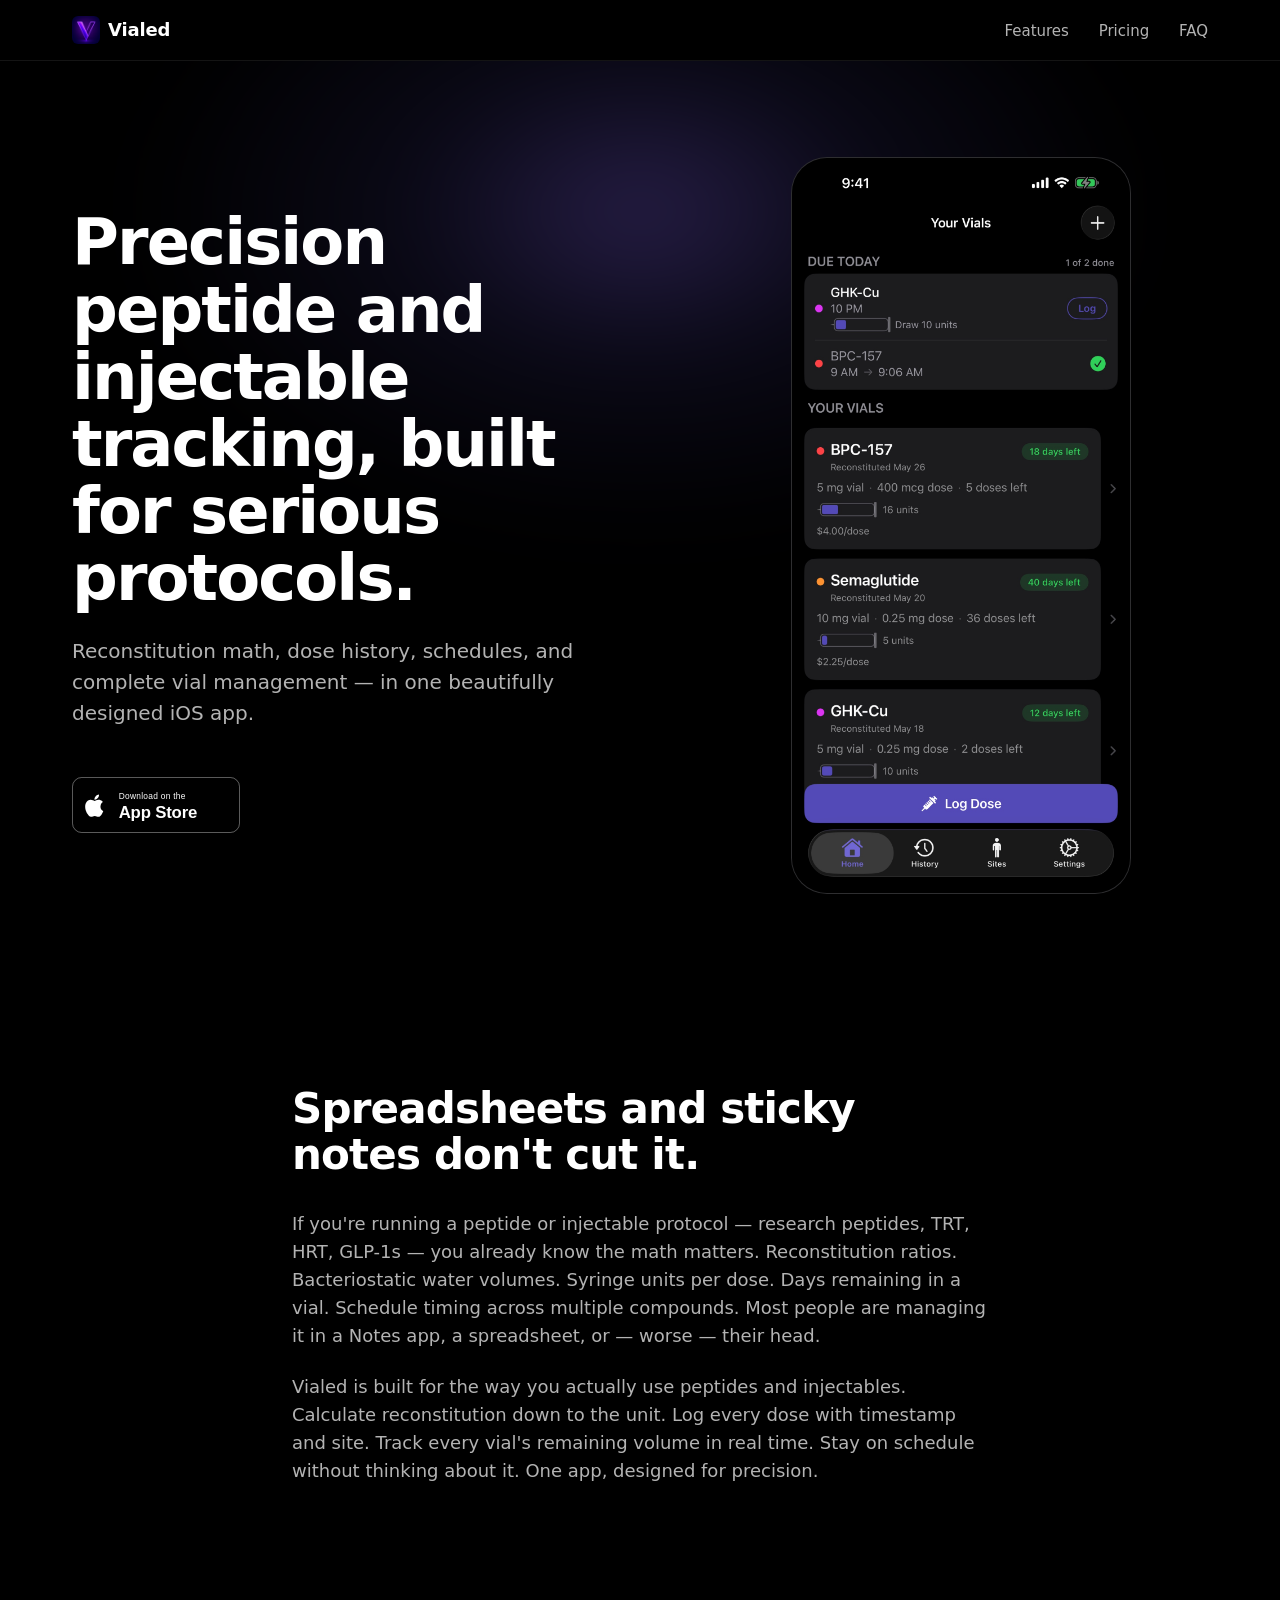
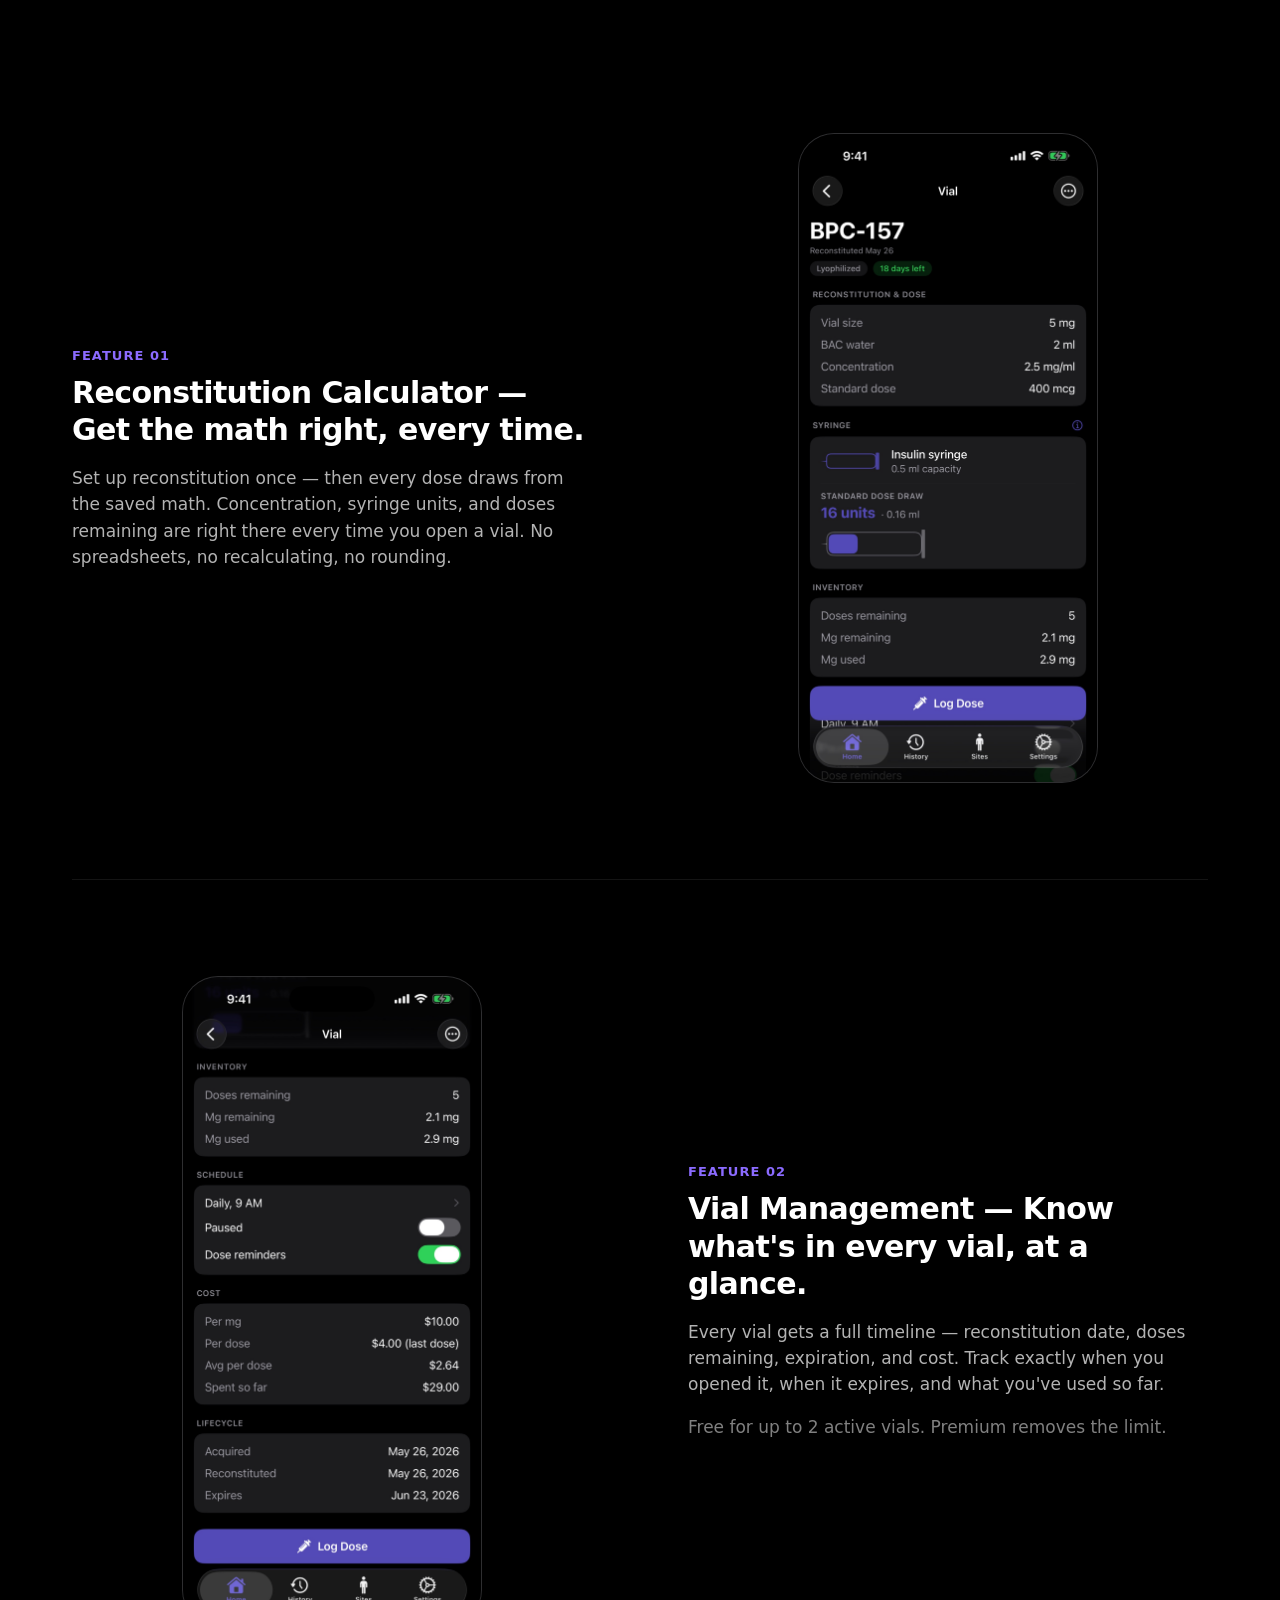
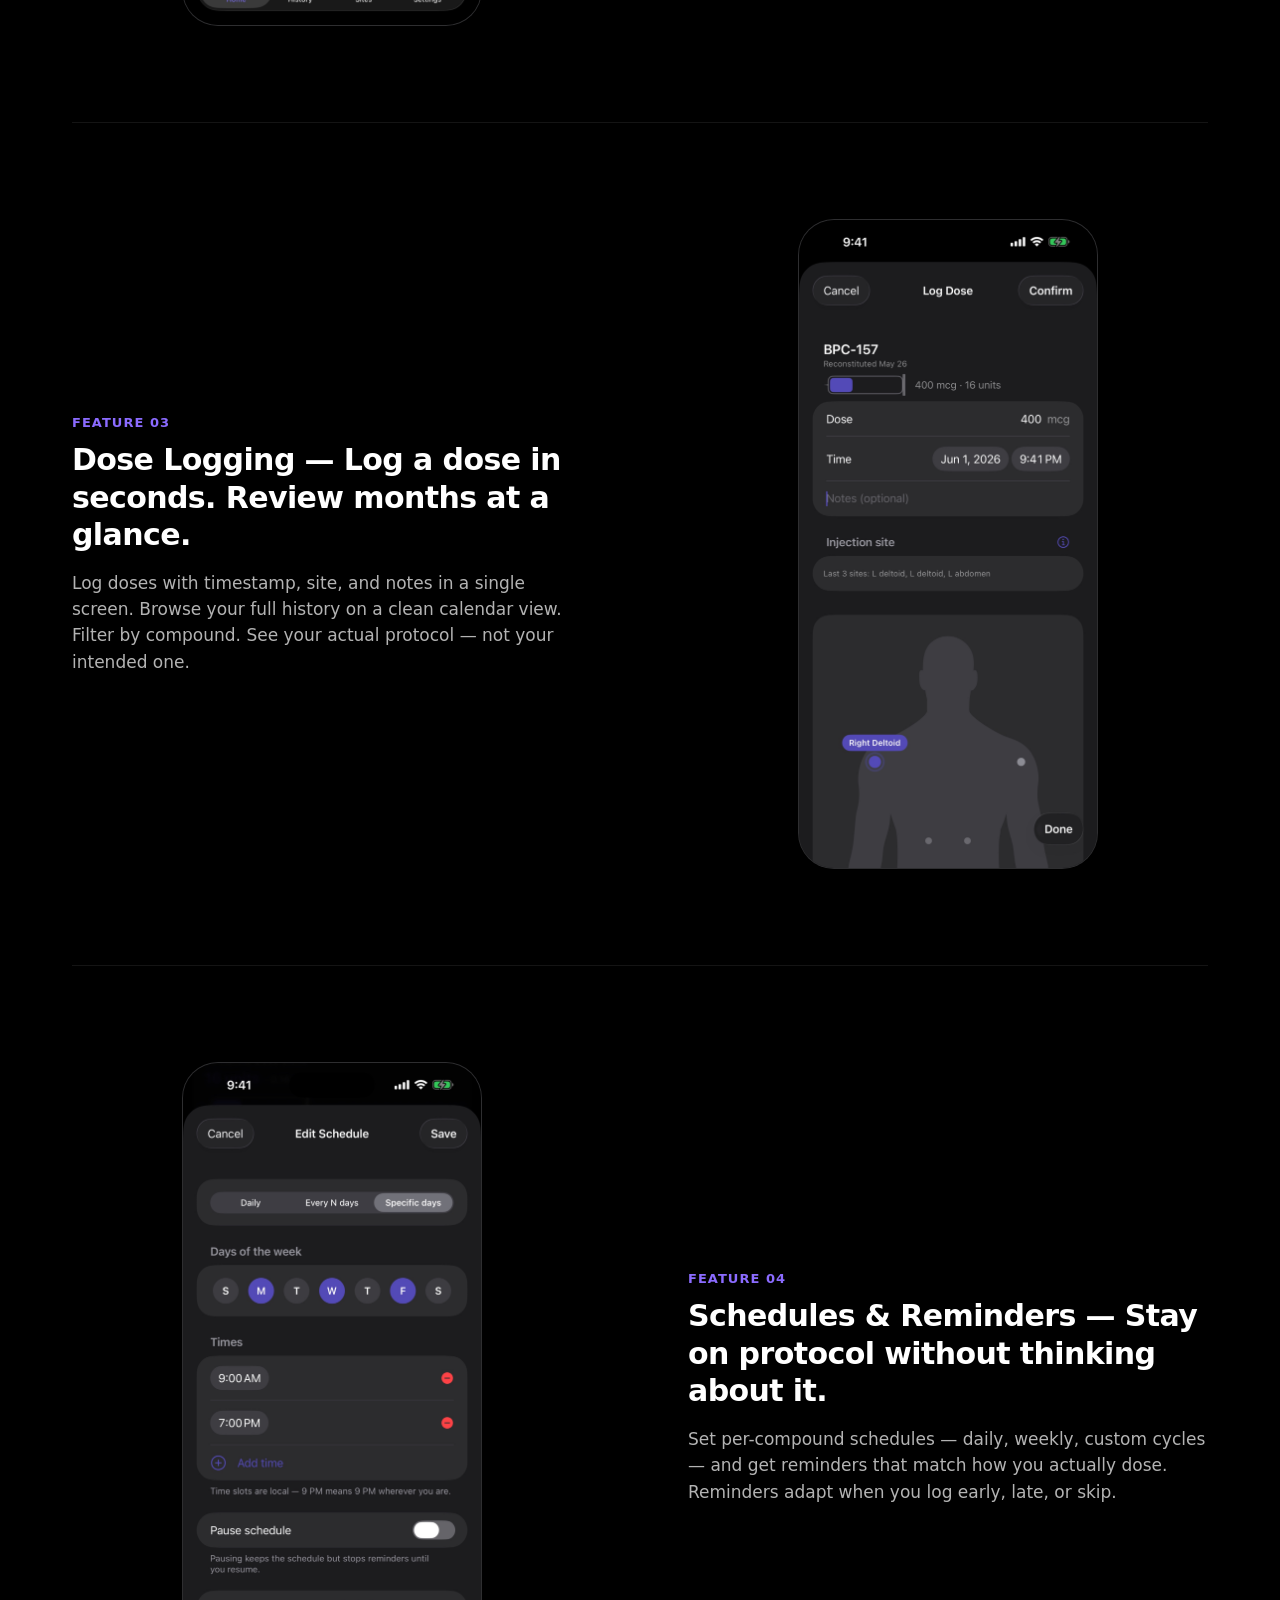
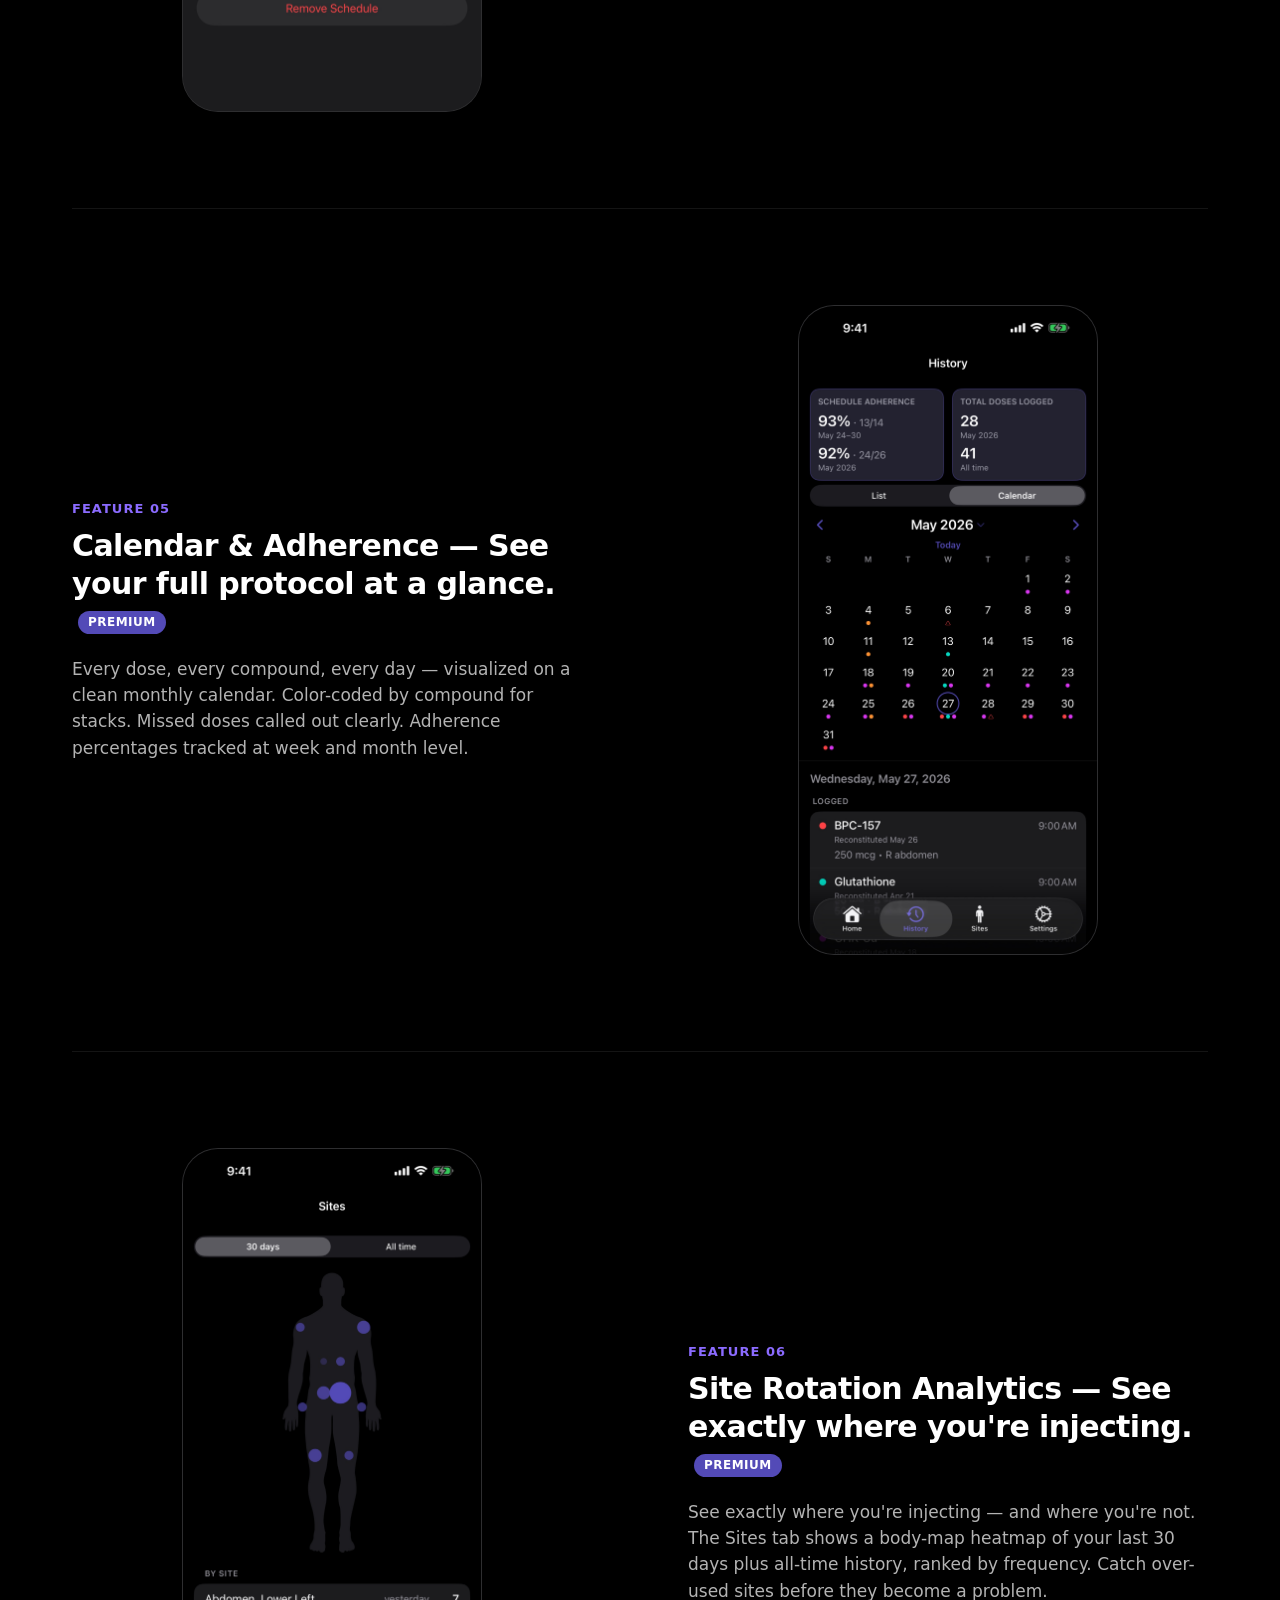
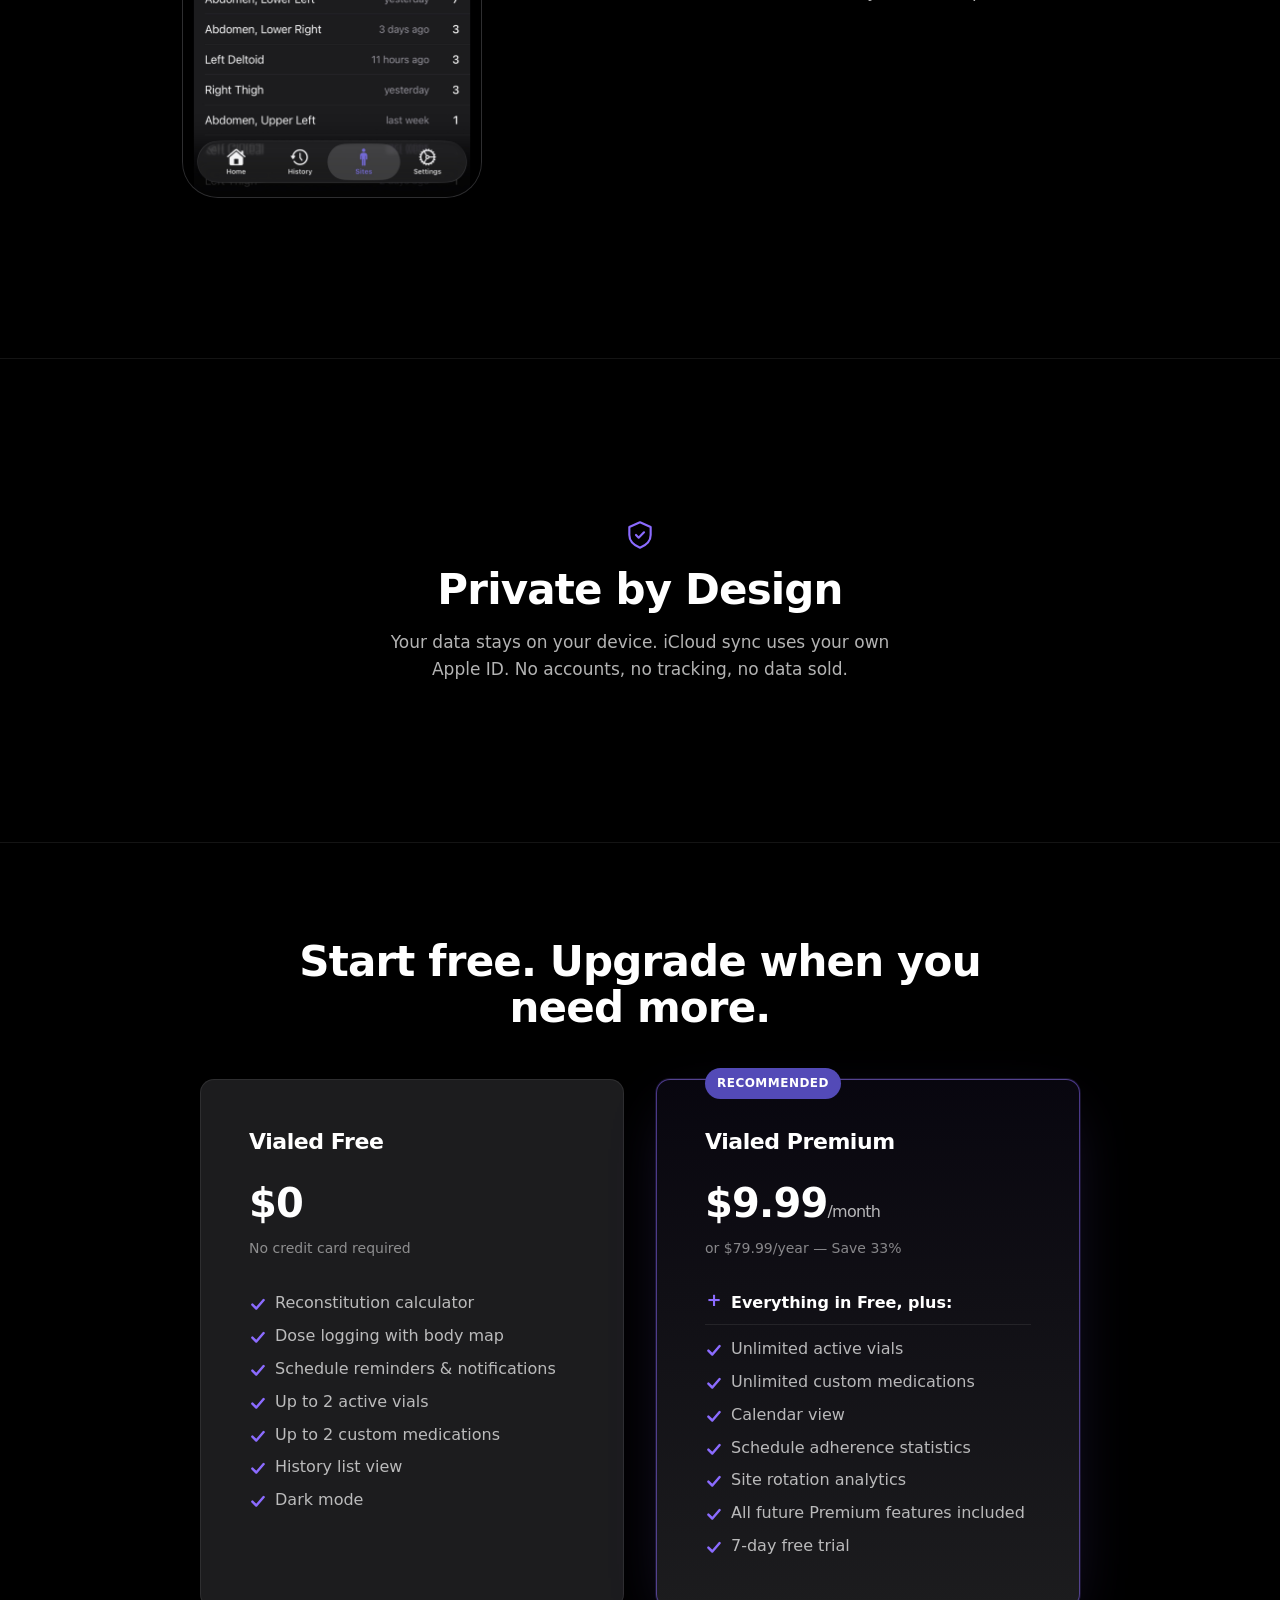
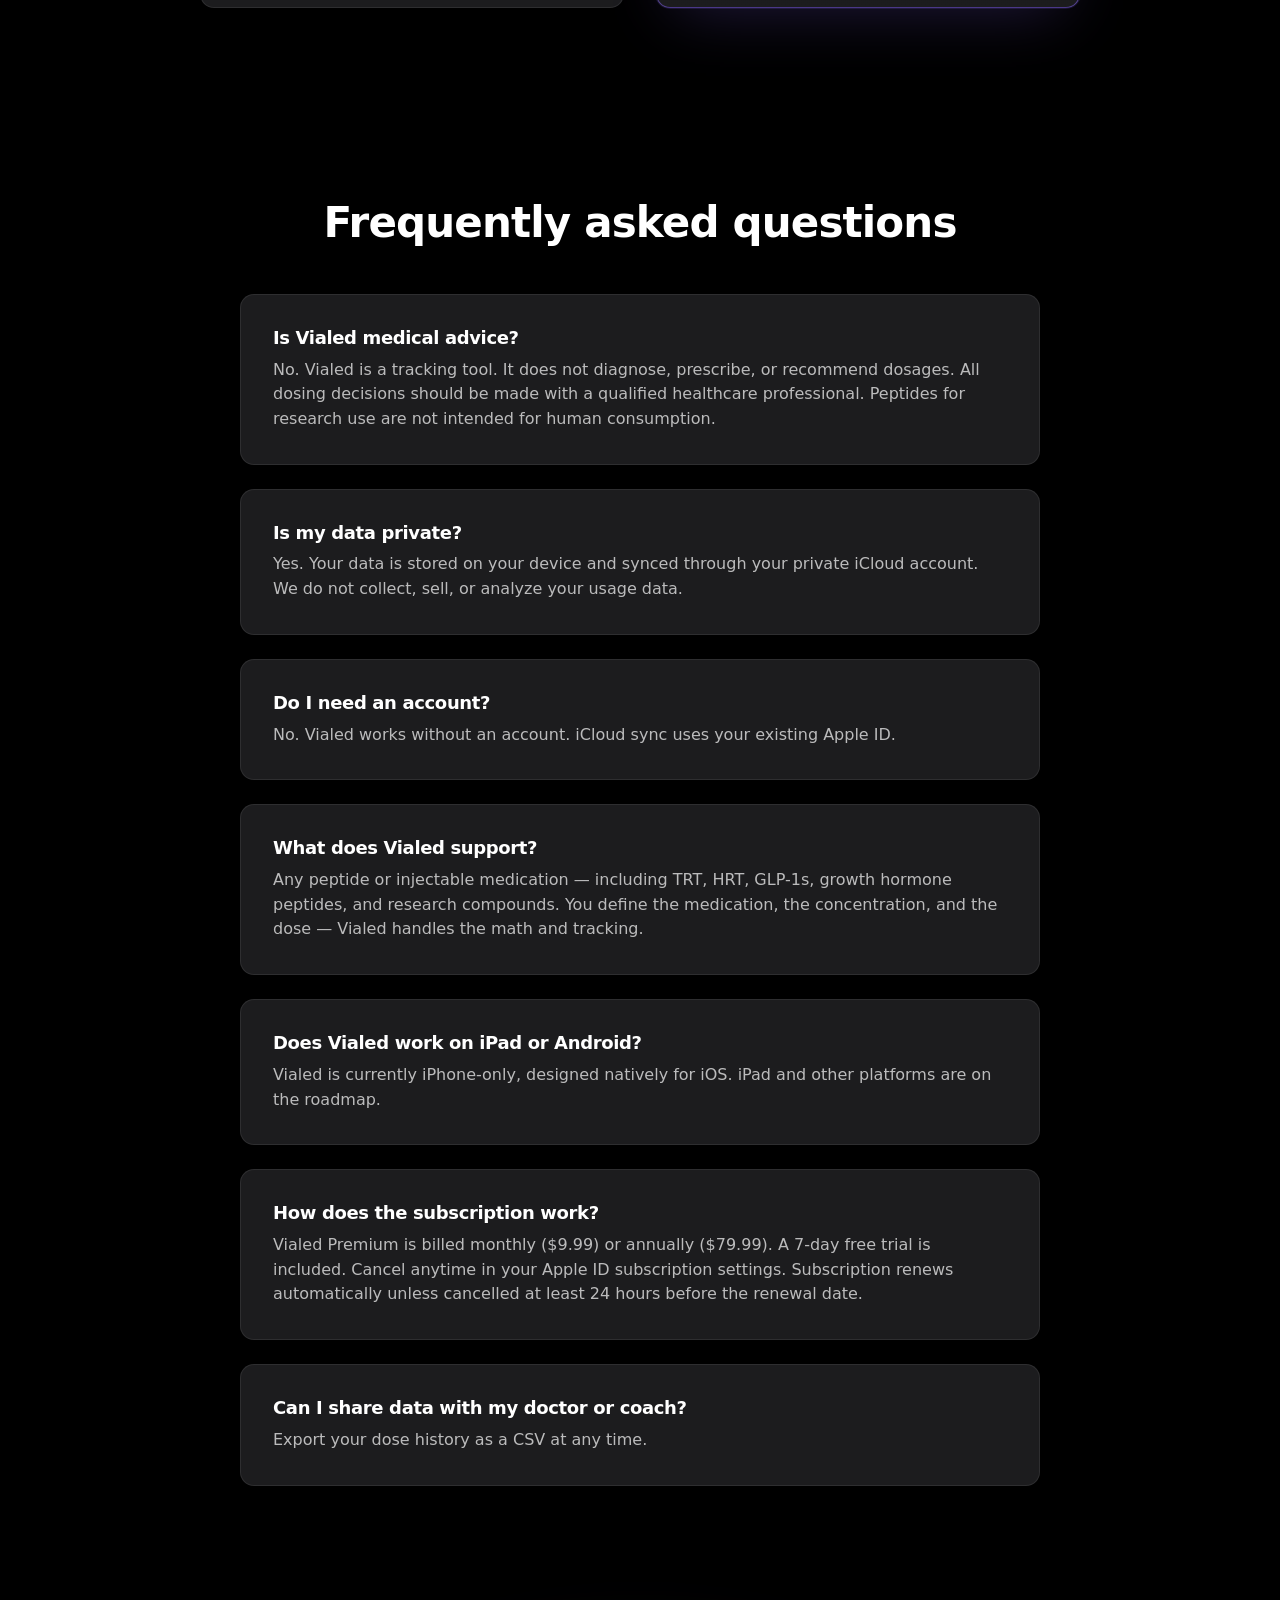
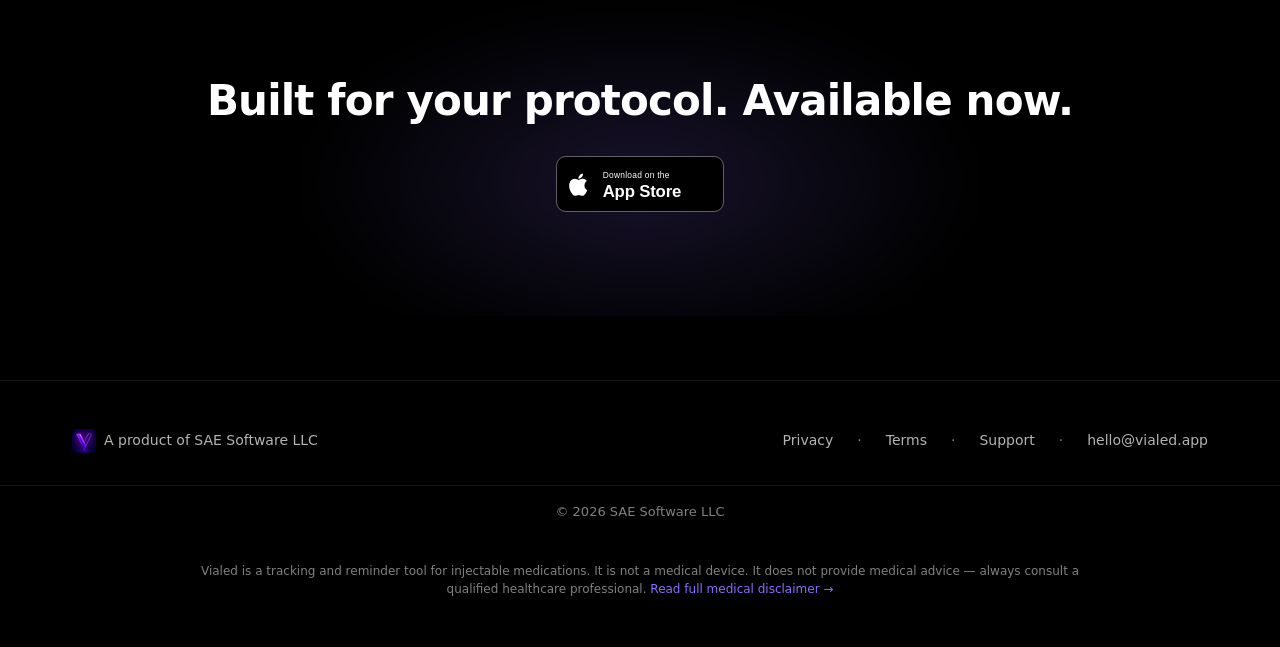
==== index.html @ f36de35a "Refine homepage: align copy to screenshots, add Premium pills to all premium features, restore visib" ====
<!DOCTYPE html>
<html lang="en">
<head>
  <meta charset="utf-8" />
  <meta name="viewport" content="width=device-width, initial-scale=1, viewport-fit=cover" />
  <meta name="theme-color" content="#000000" />
  <meta name="color-scheme" content="dark" />

  <title>Vialed — Precision peptide and injectable tracking for iOS</title>
  <meta name="description" content="Vialed is a beautifully designed iOS app for serious peptide and injectable protocols — TRT, HRT, GLP-1s, research peptides. Reconstitution math, vial management, dose history, and schedules." />

  <!-- Open Graph -->
  <meta property="og:type" content="website" />
  <meta property="og:url" content="https://vialed.app/" />
  <meta property="og:title" content="Vialed — Precision peptide and injectable tracking for iOS" />
  <meta property="og:description" content="Reconstitution math, dose history, schedules, and complete vial management — in one beautifully designed iOS app." />
  <meta property="og:image" content="https://vialed.app/assets/vialed-logo-light.png" />

  <!-- Twitter -->
  <meta name="twitter:card" content="summary_large_image" />
  <meta name="twitter:title" content="Vialed — Precision peptide and injectable tracking for iOS" />
  <meta name="twitter:description" content="Reconstitution math, dose history, schedules, and complete vial management — in one beautifully designed iOS app." />
  <meta name="twitter:image" content="https://vialed.app/assets/vialed-logo-light.png" />

  <!-- Favicons generated from vialed-logo-light.png via sips. See assets/README.md. -->
  <link rel="icon" type="image/png" sizes="32x32" href="assets/favicon-32x32.png" />
  <link rel="icon" type="image/png" sizes="16x16" href="assets/favicon-16x16.png" />
  <link rel="apple-touch-icon" sizes="180x180" href="assets/apple-touch-icon.png" />

  <link rel="canonical" href="https://vialed.app/" />
  <link rel="stylesheet" href="styles.css" />
</head>
<body>

<!-- ============================================================
     Header
     ============================================================ -->
<header class="site-header">
  <div class="container">
    <a class="brand" href="/" aria-label="Vialed home">
      <img src="assets/vialed-logo-light-web.png" alt="" />
      <span>Vialed</span>
    </a>
    <nav aria-label="Primary">
      <a href="#features">Features</a>
      <a href="#pricing">Pricing</a>
      <a href="#faq">FAQ</a>
    </nav>
  </div>
</header>

<main>

<!-- ============================================================
     Hero
     ============================================================ -->
<section class="hero">
  <div class="container">
    <div class="hero-copy">
      <h1>Precision peptide and injectable tracking, built for serious protocols.</h1>
      <p class="subhead">Reconstitution math, dose history, schedules, and complete vial management — in one beautifully designed iOS app.</p>
      <a class="app-store-badge" href="https://apps.apple.com/app/vialed/idTBD" aria-label="Download Vialed on the App Store">
        <img src="assets/app-store-badge.svg" alt="Download on the App Store" />
      </a>
    </div>
    <div class="hero-visual">
      <img class="phone-shot" src="images/screenshots/home.jpg" width="1200" height="2607" alt="Vialed home dashboard showing doses due today and a list of active vials with doses remaining" />
    </div>
  </div>
</section>

<!-- ============================================================
     Problem / Solution
     ============================================================ -->
<section class="prose-section" id="why">
  <div class="container">
    <h2>Spreadsheets and sticky notes don't cut it.</h2>
    <p>If you're running a peptide or injectable protocol — research peptides, TRT, HRT, GLP-1s — you already know the math matters. Reconstitution ratios. Bacteriostatic water volumes. Syringe units per dose. Days remaining in a vial. Schedule timing across multiple compounds. Most people are managing it in a Notes app, a spreadsheet, or — worse — their head.</p>
    <p>Vialed is built for the way you actually use peptides and injectables. Calculate reconstitution down to the unit. Log every dose with timestamp and site. Track every vial's remaining volume in real time. Stay on schedule without thinking about it. One app, designed for precision.</p>
  </div>
</section>

<!-- ============================================================
     Features
     ============================================================ -->
<section class="features" id="features">
  <div class="container">

    <!-- Feature 1 -->
    <div class="feature">
      <div class="feature-copy">
        <div class="feature-number">Feature 01</div>
        <h3>Reconstitution Calculator — Get the math right, every time.</h3>
        <p>Set up reconstitution once — then every dose draws from the saved math. Concentration, syringe units, and doses remaining are right there every time you open a vial. No spreadsheets, no recalculating, no rounding.</p>
      </div>
      <div class="feature-visual">
        <img class="phone-shot" src="images/screenshots/reconstitution.jpg" width="1200" height="2607" loading="lazy" alt="Vial detail screen for BPC-157 showing the reconstitution calculator with vial size, bacteriostatic water, and syringe units per dose" />
      </div>
    </div>

    <!-- Feature 2 -->
    <div class="feature reverse">
      <div class="feature-copy">
        <div class="feature-number">Feature 02</div>
        <h3>Vial Management — Know what's in every vial, at a glance.</h3>
        <p>Every vial gets a full timeline — reconstitution date, doses remaining, expiration, and cost. Track exactly when you opened it, when it expires, and what you've used so far.</p>
        <p class="feature-note">Free for up to 2 active vials. Premium removes the limit.</p>
      </div>
      <div class="feature-visual">
        <img class="phone-shot" src="images/screenshots/vials.jpg" width="1200" height="2607" loading="lazy" alt="Vial detail screen showing cost per dose, lifecycle, and dosing schedule for an active vial" />
      </div>
    </div>

    <!-- Feature 3 -->
    <div class="feature">
      <div class="feature-copy">
        <div class="feature-number">Feature 03</div>
        <h3>Dose Logging — Log a dose in seconds. Review months at a glance.</h3>
        <p>Log doses with timestamp, site, and notes in a single screen. Browse your full history on a clean calendar view. Filter by compound. See your actual protocol — not your intended one.</p>
      </div>
      <div class="feature-visual">
        <img class="phone-shot" src="images/screenshots/dose-logging.jpg" width="1200" height="2607" loading="lazy" alt="Log dose screen with a body map for selecting the injection site alongside the dose entry form" />
      </div>
    </div>

    <!-- Feature 4 -->
    <div class="feature reverse">
      <div class="feature-copy">
        <div class="feature-number">Feature 04</div>
        <h3>Schedules &amp; Reminders — Stay on protocol without thinking about it.</h3>
        <p>Set per-compound schedules — daily, weekly, custom cycles — and get reminders that match how you actually dose. Reminders adapt when you log early, late, or skip.</p>
      </div>
      <div class="feature-visual">
        <img class="phone-shot" src="images/screenshots/schedules.jpg" width="1200" height="2607" loading="lazy" alt="Edit schedule screen for setting per-compound dosing frequency and reminder times" />
      </div>
    </div>

    <!-- Feature 5 -->
    <div class="feature">
      <div class="feature-copy">
        <div class="feature-number">Feature 05</div>
        <h3>Calendar &amp; Adherence — See your full protocol at a glance. <span class="feature-premium">Premium</span></h3>
        <p>Every dose, every compound, every day — visualized on a clean monthly calendar. Color-coded by compound for stacks. Missed doses called out clearly. Adherence percentages tracked at week and month level.</p>
      </div>
      <div class="feature-visual">
        <img class="phone-shot" src="images/screenshots/multi-compound.jpg" width="1200" height="2607" loading="lazy" alt="Adherence calendar showing logged doses across multiple compounds with colored dots and triangle markers" />
      </div>
    </div>

    <!-- Feature 6 -->
    <div class="feature reverse">
      <div class="feature-copy">
        <div class="feature-number">Feature 06</div>
        <h3>Site Rotation Analytics — See exactly where you're injecting. <span class="feature-premium">Premium</span></h3>
        <p>See exactly where you're injecting — and where you're not. The Sites tab shows a body-map heatmap of your last 30 days plus all-time history, ranked by frequency. Catch over-used sites before they become a problem.</p>
      </div>
      <div class="feature-visual">
        <img class="phone-shot" src="images/screenshots/site-rotation.jpg" width="1200" height="2607" loading="lazy" alt="Sites tab showing a body-map heatmap of injection frequency over the last 30 days with a ranked per-site list below" />
      </div>
    </div>

  </div>
</section>

<!-- ============================================================
     Privacy — quiet chapter break between features and pricing
     ============================================================ -->
<section class="privacy-band" aria-label="Privacy">
  <div class="container">
    <svg class="privacy-icon" width="32" height="32" viewBox="0 0 24 24" fill="none" aria-hidden="true">
      <path d="M12 2.5 4 6v6c0 4.5 3.2 7.6 8 9.5 4.8-1.9 8-5 8-9.5V6l-8-3.5Z" stroke="currentColor" stroke-width="1.6" stroke-linejoin="round"/>
      <path d="M9 12l2 2 4-4" stroke="currentColor" stroke-width="1.6" stroke-linecap="round" stroke-linejoin="round"/>
    </svg>
    <h2>Private by Design</h2>
    <p>Your data stays on your device. iCloud sync uses your own Apple ID. No accounts, no tracking, no data sold.</p>
  </div>
</section>

<!-- ============================================================
     Pricing
     ============================================================ -->
<section id="pricing">
  <div class="container">
    <div class="section-heading">
      <h2>Start free. Upgrade when you need more.</h2>
    </div>

    <div class="pricing-grid">

      <article class="price-card">
        <h3>Vialed Free</h3>
        <div class="price">$0</div>
        <div class="price-sub">No credit card required</div>
        <ul>
          <li>Reconstitution calculator</li>
          <li>Dose logging with body map</li>
          <li>Schedule reminders &amp; notifications</li>
          <li>Up to 2 active vials</li>
          <li>Up to 2 custom medications</li>
          <li>History list view</li>
          <li>Dark mode</li>
        </ul>
      </article>

      <article class="price-card featured">
        <div class="recommended-pill">Recommended</div>
        <h3>Vialed Premium</h3>
        <div class="price">$9.99<small>/month</small></div>
        <div class="price-sub">or $79.99/year — Save 33%</div>
        <ul>
          <li class="price-summary">Everything in Free, plus:</li>
          <li>Unlimited active vials</li>
          <li>Unlimited custom medications</li>
          <li>Calendar view</li>
          <li>Schedule adherence statistics</li>
          <li>Site rotation analytics</li>
          <li>All future Premium features included</li>
          <li>7-day free trial</li>
        </ul>
      </article>

    </div>
  </div>
</section>

<!-- ============================================================
     FAQ
     ============================================================ -->
<section id="faq">
  <div class="container">
    <div class="section-heading">
      <h2>Frequently asked questions</h2>
    </div>

    <div class="faq-list">

      <div class="faq-item">
        <h3>Is Vialed medical advice?</h3>
        <p>No. Vialed is a tracking tool. It does not diagnose, prescribe, or recommend dosages. All dosing decisions should be made with a qualified healthcare professional. Peptides for research use are not intended for human consumption.</p>
      </div>

      <div class="faq-item">
        <h3>Is my data private?</h3>
        <p>Yes. Your data is stored on your device and synced through your private iCloud account. We do not collect, sell, or analyze your usage data.</p>
      </div>

      <div class="faq-item">
        <h3>Do I need an account?</h3>
        <p>No. Vialed works without an account. iCloud sync uses your existing Apple ID.</p>
      </div>

      <div class="faq-item">
        <h3>What does Vialed support?</h3>
        <p>Any peptide or injectable medication — including TRT, HRT, GLP-1s, growth hormone peptides, and research compounds. You define the medication, the concentration, and the dose — Vialed handles the math and tracking.</p>
      </div>

      <div class="faq-item">
        <h3>Does Vialed work on iPad or Android?</h3>
        <p>Vialed is currently iPhone-only, designed natively for iOS. iPad and other platforms are on the roadmap.</p>
      </div>

      <div class="faq-item">
        <h3>How does the subscription work?</h3>
        <p>Vialed Premium is billed monthly ($9.99) or annually ($79.99). A 7-day free trial is included. Cancel anytime in your Apple ID subscription settings. Subscription renews automatically unless cancelled at least 24 hours before the renewal date.</p>
      </div>

      <div class="faq-item">
        <h3>Can I share data with my doctor or coach?</h3>
        <p>Export your dose history as a CSV at any time.</p>
      </div>

    </div>
  </div>
</section>

<!-- ============================================================
     Final CTA
     ============================================================ -->
<section class="final-cta">
  <div class="container">
    <h2>Built for your protocol. Available now.</h2>
    <a class="app-store-badge" href="https://apps.apple.com/app/vialed/idTBD" aria-label="Download Vialed on the App Store">
      <img src="assets/app-store-badge.svg" alt="Download on the App Store" />
    </a>
  </div>
</section>

</main>

<!-- ============================================================
     Footer
     ============================================================ -->
<footer class="site-footer">
  <div class="container">
    <div class="footer-brand">
      <img src="assets/vialed-logo-light-web.png" alt="" />
      <span>A product of SAE Software LLC</span>
    </div>
    <div class="footer-links">
      <a href="/privacy.html">Privacy</a>
      <span class="sep">·</span>
      <a href="/terms.html">Terms</a>
      <span class="sep">·</span>
      <a href="/support.html">Support</a>
      <span class="sep">·</span>
      <a href="mailto:hello@vialed.app">hello@vialed.app</a>
    </div>
  </div>
</footer>

<div class="footer-copyright">
  <div class="container">© 2026 SAE Software LLC</div>
</div>

<aside class="medical-disclaimer" aria-label="Medical disclaimer summary">
  <div class="container">
    <p>Vialed is a tracking and reminder tool for injectable medications. It is not a medical device. It does not provide medical advice — always consult a qualified healthcare professional. <a href="/disclaimer.html">Read full medical disclaimer →</a></p>
  </div>
</aside>

</body>
</html>
---- styles.css ----
/* =========================================================================
   Vialed marketing site — single stylesheet.
   Design system mirrors the iOS app's dark mode: pure black background,
   elevated surfaces, AccentColor purple, SF Pro, generous radii.
   ========================================================================= */

:root {
  /* Surfaces */
  --bg-primary: #000000;
  --bg-elevated: #1C1C1E;
  --bg-elevated-2: #2C2C2E;

  /* Brand */
  --accent: #534AB7;
  --accent-bright: #8B6BFF;

  /* Text */
  --text-primary: #FFFFFF;
  --text-secondary: rgba(255, 255, 255, 0.7);
  --text-tertiary: rgba(255, 255, 255, 0.5);

  /* Lines */
  --border: rgba(255, 255, 255, 0.08);
  --border-strong: rgba(255, 255, 255, 0.16);

  /* Radii — match iOS app */
  --radius-card: 14px;
  --radius-chip: 8px;
  --radius-modal: 12px;

  /* Spacing scale (4, 8, 16, 24, 32, 48, 64, 96) */
  --s-1: 4px;
  --s-2: 8px;
  --s-3: 16px;
  --s-4: 24px;
  --s-5: 32px;
  --s-6: 48px;
  --s-7: 64px;
  --s-8: 96px;

  /* Layout */
  --max-w: 1200px;
  --gutter: 24px;
}

/* -------------------------------------------------------------------------
   Reset / base
   ------------------------------------------------------------------------- */

*, *::before, *::after { box-sizing: border-box; }

html {
  background: var(--bg-primary);
  color-scheme: dark;
  scroll-behavior: smooth;
  -webkit-text-size-adjust: 100%;
}

body {
  margin: 0;
  font-family: -apple-system, BlinkMacSystemFont, "SF Pro Display", "SF Pro Text", system-ui, sans-serif;
  font-weight: 400;
  font-size: 17px;
  line-height: 1.55;
  color: var(--text-primary);
  background: var(--bg-primary);
  -webkit-font-smoothing: antialiased;
  -moz-osx-font-smoothing: grayscale;
}

img, svg { display: block; max-width: 100%; height: auto; }

a {
  color: var(--accent-bright);
  text-decoration: none;
  transition: color 120ms ease;
}
a:hover { color: var(--text-primary); }

h1, h2, h3, h4 {
  font-family: -apple-system, BlinkMacSystemFont, "SF Pro Display", system-ui, sans-serif;
  font-weight: 700;
  letter-spacing: -0.02em;
  margin: 0 0 var(--s-3) 0;
  color: var(--text-primary);
}
h1 { font-size: clamp(36px, 5.5vw, 64px); line-height: 1.05; letter-spacing: -0.03em; }
h2 { font-size: clamp(28px, 3.6vw, 42px); line-height: 1.1; }
h3 { font-size: clamp(20px, 2vw, 24px); line-height: 1.25; font-weight: 600; }

p { margin: 0 0 var(--s-3) 0; color: var(--text-secondary); }
p:last-child { margin-bottom: 0; }

/* -------------------------------------------------------------------------
   Layout primitives
   ------------------------------------------------------------------------- */

.container {
  max-width: var(--max-w);
  margin: 0 auto;
  padding-left: var(--gutter);
  padding-right: var(--gutter);
}

section {
  padding-top: var(--s-8);
  padding-bottom: var(--s-8);
  position: relative;
}

.eyebrow {
  display: inline-block;
  font-size: 13px;
  font-weight: 600;
  letter-spacing: 0.08em;
  text-transform: uppercase;
  color: var(--accent-bright);
  margin-bottom: var(--s-3);
}

/* -------------------------------------------------------------------------
   Header / nav
   ------------------------------------------------------------------------- */

.site-header {
  position: sticky;
  top: 0;
  z-index: 50;
  background: rgba(0, 0, 0, 0.7);
  backdrop-filter: saturate(180%) blur(20px);
  -webkit-backdrop-filter: saturate(180%) blur(20px);
  border-bottom: 1px solid var(--border);
}

.site-header .container {
  display: flex;
  align-items: center;
  justify-content: space-between;
  padding-top: var(--s-3);
  padding-bottom: var(--s-3);
}

.site-header .brand {
  display: flex;
  align-items: center;
  gap: var(--s-2);
  color: var(--text-primary);
  font-weight: 600;
  font-size: 18px;
  letter-spacing: -0.01em;
}
.site-header .brand img { width: 28px; height: 28px; border-radius: 6px; }
.site-header nav a {
  color: var(--text-secondary);
  margin-left: var(--s-4);
  font-size: 15px;
  font-weight: 500;
}
.site-header nav a:hover { color: var(--text-primary); }

/* -------------------------------------------------------------------------
   Buttons / App Store badge
   ------------------------------------------------------------------------- */

.app-store-badge {
  display: inline-block;
  /* The badge SVG already has its own black background per Apple guidelines.
     We just give it a stable height; width auto-scales. */
  height: 56px;
  transition: transform 150ms ease, filter 150ms ease;
}
.app-store-badge:hover {
  transform: translateY(-1px);
  filter: drop-shadow(0 0 12px rgba(139, 107, 255, 0.35));
}
.app-store-badge img, .app-store-badge svg { height: 100%; width: auto; display: block; }

/* -------------------------------------------------------------------------
   Hero
   ------------------------------------------------------------------------- */

.hero {
  padding-top: var(--s-8);
  padding-bottom: var(--s-8);
  overflow: hidden; /* contain the glow */
}

/* Soft purple glow behind hero — echoes the app icon's neon V */
.hero::before {
  content: "";
  position: absolute;
  top: -200px;
  left: 50%;
  transform: translateX(-50%);
  width: min(1100px, 110%);
  height: 700px;
  background: radial-gradient(ellipse at center,
              rgba(139, 107, 255, 0.28) 0%,
              rgba(83, 74, 183, 0.12) 30%,
              transparent 65%);
  filter: blur(40px);
  pointer-events: none;
  z-index: 0;
}

.hero .container {
  position: relative;
  z-index: 1;
  display: grid;
  grid-template-columns: 1fr;
  gap: var(--s-7);
  align-items: center;
}

.hero-copy h1 { margin-bottom: var(--s-4); }
.hero-copy .subhead {
  font-size: clamp(17px, 1.6vw, 20px);
  color: var(--text-secondary);
  max-width: 56ch;
  margin-bottom: var(--s-6);
}

.hero-visual {
  display: flex;
  justify-content: center;
}

/* -------------------------------------------------------------------------
   Phone-shaped screenshot placeholder
   Aspect ratio 9:19.5 (iPhone). Dimensions hold steady so swapping a real
   PNG in later doesn't shift layout.
   ------------------------------------------------------------------------- */

.phone-shot {
  width: 100%;
  max-width: 320px;
  aspect-ratio: 9 / 19.5;
  background: var(--bg-elevated);
  border: 1px solid var(--border);
  border-radius: 36px; /* iPhone-ish radius for the mockup */
  display: flex;
  align-items: center;
  justify-content: center;
  text-align: center;
  color: var(--text-secondary);
  font-size: 14px;
  padding: var(--s-4);
  position: relative;
  overflow: hidden;
}

.phone-shot::after {
  /* subtle inner highlight, gives the placeholder a hint of glass */
  content: "";
  position: absolute;
  inset: 0;
  background: linear-gradient(180deg, rgba(255,255,255,0.04) 0%, transparent 30%);
  pointer-events: none;
}

.hero .phone-shot { max-width: 300px; }

/* Real screenshots reuse the phone-shot frame — fill it edge to edge. */
img.phone-shot {
  display: block;
  object-fit: cover;
  padding: 0;
  height: auto;
}


/* -------------------------------------------------------------------------
   Problem / Solution section
   ------------------------------------------------------------------------- */

.prose-section .container { max-width: 760px; }
.prose-section h2 { margin-bottom: var(--s-5); }
.prose-section p {
  font-size: 18px;
  margin-bottom: var(--s-4);
}

/* -------------------------------------------------------------------------
   Features — alternating image/text rows
   ------------------------------------------------------------------------- */

.features { padding-bottom: var(--s-7); }

.feature {
  display: grid;
  grid-template-columns: 1fr;
  gap: var(--s-6);
  align-items: center;
  padding: var(--s-7) 0;
  border-top: 1px solid var(--border);
}
.feature:first-child { border-top: none; padding-top: var(--s-5); }

.feature-copy .feature-number {
  font-size: 13px;
  font-weight: 600;
  letter-spacing: 0.08em;
  color: var(--accent-bright);
  text-transform: uppercase;
  margin-bottom: var(--s-2);
}
.feature-copy h3 {
  font-size: clamp(24px, 2.6vw, 30px);
  margin-bottom: var(--s-3);
  letter-spacing: -0.02em;
}
.feature-copy p {
  font-size: 17px;
  max-width: 52ch;
}
.feature-premium {
  display: inline-block;
  vertical-align: middle;
  font-size: 12px;
  font-weight: 600;
  letter-spacing: 0.04em;
  text-transform: uppercase;
  color: white;
  background: var(--accent);
  padding: 4px 10px;
  border-radius: 999px;
  margin-left: 6px;
}

/* Small inline qualifier under feature copy (e.g. free-tier limit) */
.feature-note {
  margin-top: var(--s-3);
  font-size: 14px;
  color: var(--text-tertiary);
}

.feature-visual { display: flex; justify-content: center; }

/* -------------------------------------------------------------------------
   Privacy band — a quiet, centered chapter break between features and pricing
   ------------------------------------------------------------------------- */

.privacy-band {
  border-top: 1px solid var(--border);
  border-bottom: 1px solid var(--border);
}
.privacy-band .container {
  max-width: 600px;
  text-align: center;
  padding-top: var(--s-7);
  padding-bottom: var(--s-7);
}
.privacy-band .privacy-icon {
  display: block;
  margin: 0 auto var(--s-3);
  color: var(--accent-bright);
}
.privacy-band h2 {
  margin-bottom: var(--s-3);
}
.privacy-band p {
  color: var(--text-secondary);
  font-size: 17px;
  max-width: 48ch;
  margin: 0 auto;
}

/* -------------------------------------------------------------------------
   Pricing
   ------------------------------------------------------------------------- */

.pricing-grid {
  display: grid;
  grid-template-columns: 1fr;
  gap: var(--s-4);
  max-width: 880px;
  margin: var(--s-6) auto 0;
}

.price-card {
  background: var(--bg-elevated);
  border: 1px solid var(--border);
  border-radius: var(--radius-card);
  padding: var(--s-6);
  position: relative;
  display: flex;
  flex-direction: column;
}

.price-card.featured {
  border-color: rgba(139, 107, 255, 0.5);
  background: linear-gradient(180deg, rgba(139, 107, 255, 0.06) 0%, var(--bg-elevated) 100%);
  box-shadow: 0 0 0 1px rgba(139, 107, 255, 0.15), 0 20px 60px -20px rgba(139, 107, 255, 0.25);
}

.price-card .recommended-pill {
  position: absolute;
  top: -12px;
  left: var(--s-6);
  background: var(--accent);
  color: white;
  font-size: 12px;
  font-weight: 600;
  letter-spacing: 0.04em;
  text-transform: uppercase;
  padding: 6px 12px;
  border-radius: 999px;
}

.price-card h3 {
  font-size: 22px;
  margin-bottom: var(--s-2);
}

.price-card .price {
  font-size: 40px;
  font-weight: 700;
  letter-spacing: -0.02em;
  margin: var(--s-2) 0 var(--s-1);
  color: var(--text-primary);
}
.price-card .price small {
  font-size: 16px;
  font-weight: 500;
  color: var(--text-secondary);
}

.price-card .price-sub {
  color: var(--text-tertiary);
  font-size: 14px;
  margin-bottom: var(--s-5);
}

.price-card ul {
  list-style: none;
  padding: 0;
  margin: 0;
  display: flex;
  flex-direction: column;
  gap: var(--s-2);
}
.price-card li {
  display: flex;
  align-items: flex-start;
  gap: var(--s-2);
  color: var(--text-secondary);
  font-size: 16px;
}
/* "Everything in Free, plus:" — a summary line, not a feature. Bold, with a
   + glyph instead of the checkmark, and a divider to set it apart. */
.price-card li.price-summary {
  color: var(--text-primary);
  font-weight: 700;
  padding-bottom: var(--s-2);
  margin-bottom: var(--s-1);
  border-bottom: 1px solid var(--border);
}
.price-card li.price-summary::before {
  content: "+";
  background: none;
  -webkit-mask: none;
          mask: none;
  color: var(--accent-bright);
  font-weight: 700;
  font-size: 18px;
  line-height: 1;
  margin-top: 0;
  text-align: center;
}

.price-card li::before {
  content: "";
  flex: 0 0 18px;
  height: 18px;
  margin-top: 4px;
  background: var(--accent-bright);
  -webkit-mask: url("data:image/svg+xml;utf8,<svg xmlns='http://www.w3.org/2000/svg' viewBox='0 0 16 16'><path d='M3 8.5 L6.5 12 L13 4.5' stroke='black' stroke-width='2.2' fill='none' stroke-linecap='round' stroke-linejoin='round'/></svg>") center / contain no-repeat;
          mask: url("data:image/svg+xml;utf8,<svg xmlns='http://www.w3.org/2000/svg' viewBox='0 0 16 16'><path d='M3 8.5 L6.5 12 L13 4.5' stroke='black' stroke-width='2.2' fill='none' stroke-linecap='round' stroke-linejoin='round'/></svg>") center / contain no-repeat;
}

/* -------------------------------------------------------------------------
   FAQ
   ------------------------------------------------------------------------- */

.faq-list {
  max-width: 800px;
  margin: var(--s-6) auto 0;
  display: flex;
  flex-direction: column;
  gap: var(--s-4);
}
.faq-item {
  background: var(--bg-elevated);
  border: 1px solid var(--border);
  border-radius: var(--radius-card);
  padding: var(--s-5);
}
.faq-item h3 {
  font-size: 18px;
  font-weight: 600;
  margin-bottom: var(--s-2);
}
.faq-item p {
  font-size: 16px;
  margin: 0;
}

/* -------------------------------------------------------------------------
   Final CTA
   ------------------------------------------------------------------------- */

.final-cta {
  text-align: center;
  padding-top: var(--s-8);
  padding-bottom: var(--s-8);
  position: relative;
  overflow: hidden;
}
.final-cta::before {
  content: "";
  position: absolute;
  top: 0;
  left: 50%;
  transform: translateX(-50%);
  width: 800px;
  height: 400px;
  background: radial-gradient(ellipse at center, rgba(139, 107, 255, 0.18) 0%, transparent 60%);
  filter: blur(30px);
  pointer-events: none;
  z-index: 0;
}
.final-cta .container { position: relative; z-index: 1; }
.final-cta h2 { margin-bottom: var(--s-5); }

/* -------------------------------------------------------------------------
   Section headings (centered variants)
   ------------------------------------------------------------------------- */

.section-heading {
  text-align: center;
  max-width: 720px;
  margin: 0 auto;
}
.section-heading + .pricing-grid,
.section-heading + .faq-list { margin-top: var(--s-6); }

/* -------------------------------------------------------------------------
   Footer + disclaimer
   ------------------------------------------------------------------------- */

.site-footer {
  border-top: 1px solid var(--border);
  padding: var(--s-6) 0 var(--s-5);
  margin-top: var(--s-7);
}
.site-footer .container {
  display: flex;
  flex-direction: column;
  gap: var(--s-4);
  align-items: flex-start;
  justify-content: space-between;
}
.footer-brand {
  display: flex;
  align-items: center;
  gap: var(--s-2);
  color: var(--text-secondary);
  font-size: 14px;
}
.footer-brand img { width: 24px; height: 24px; border-radius: 5px; }

.footer-links {
  display: flex;
  flex-wrap: wrap;
  gap: var(--s-4);
  font-size: 14px;
}
.footer-links a { color: var(--text-secondary); }
.footer-links a:hover { color: var(--text-primary); }
.footer-links .sep { color: var(--text-tertiary); }

.footer-copyright {
  border-top: 1px solid var(--border);
  padding: var(--s-3) 0;
  text-align: center;
  font-size: 13px;
  color: var(--text-tertiary);
}

.medical-disclaimer {
  padding: var(--s-4) 0 var(--s-6);
  text-align: center;
}
.medical-disclaimer p {
  max-width: 920px;
  margin: 0 auto;
  font-size: 12px;
  line-height: 1.55;
  color: var(--text-tertiary);
}

/* -------------------------------------------------------------------------
   Stub pages (privacy / terms / support)
   ------------------------------------------------------------------------- */

.stub-page {
  min-height: 50vh;
  padding-top: var(--s-8);
  padding-bottom: var(--s-8);
}
.stub-page h1 { margin-bottom: var(--s-4); }
.stub-page .stub-body {
  color: var(--text-secondary);
  font-size: 17px;
  max-width: 640px;
}
.stub-page .contact-list {
  list-style: none;
  padding: 0;
  margin: var(--s-4) 0 0;
  display: flex;
  flex-direction: column;
  gap: var(--s-2);
  font-size: 17px;
}

/* -------------------------------------------------------------------------
   Legal documents (disclaimer / privacy / terms long-form pages)
   ------------------------------------------------------------------------- */

.legal-doc {
  padding-top: var(--s-7);
  padding-bottom: var(--s-8);
}
.legal-doc .container { max-width: 760px; }

.legal-doc h1 {
  font-size: clamp(32px, 4vw, 44px);
  margin-top: var(--s-3);
  margin-bottom: var(--s-3);
}
.legal-doc h2 {
  font-size: 13px;
  font-weight: 600;
  letter-spacing: 0.08em;
  text-transform: uppercase;
  color: var(--accent-bright);
  margin-top: var(--s-6);
  margin-bottom: var(--s-3);
}
.legal-doc h3 {
  font-size: 18px;
  font-weight: 600;
  margin-top: var(--s-5);
  margin-bottom: var(--s-2);
}
.legal-doc p {
  font-size: 16px;
  line-height: 1.65;
  color: var(--text-secondary);
  margin-bottom: var(--s-3);
}
.legal-doc .lede {
  font-size: 18px;
  color: var(--text-primary);
  margin-top: var(--s-3);
  margin-bottom: var(--s-5);
}
.legal-doc ul {
  list-style: none;
  padding: 0;
  margin: 0 0 var(--s-3) 0;
  display: flex;
  flex-direction: column;
  gap: var(--s-2);
}
.legal-doc li {
  position: relative;
  padding-left: var(--s-3);
  color: var(--text-secondary);
  font-size: 16px;
  line-height: 1.6;
}
.legal-doc li::before {
  content: "•";
  position: absolute;
  left: 0;
  color: var(--text-tertiary);
}
.legal-doc hr {
  border: 0;
  border-top: 1px solid var(--border);
  margin: var(--s-6) 0 var(--s-4);
}
.legal-doc .legal-meta {
  font-size: 13px;
  color: var(--text-tertiary);
  margin: 0 0 var(--s-1) 0;
}
.legal-doc .legal-meta + .legal-meta { margin-bottom: var(--s-5); }

.legal-doc .draft-banner {
  background: rgba(139, 107, 255, 0.08);
  border: 1px solid rgba(139, 107, 255, 0.3);
  border-radius: var(--radius-card);
  padding: var(--s-3) var(--s-4);
  font-size: 14px;
  color: var(--text-secondary);
  margin: var(--s-3) 0 var(--s-5);
}
.legal-doc .draft-banner strong { color: var(--accent-bright); }

.back-link {
  display: inline-block;
  font-size: 14px;
  font-weight: 500;
  color: var(--text-secondary);
  margin: 0 0 var(--s-4) 0;
}
.back-link:hover { color: var(--text-primary); }
.legal-doc .back-link + h1 { margin-top: 0; }
.legal-doc .back-link.bottom { margin-top: var(--s-5); margin-bottom: 0; }

/* -------------------------------------------------------------------------
   Responsive — tablet (640+) and desktop (1024+)
   ------------------------------------------------------------------------- */

@media (min-width: 640px) {
  body { font-size: 18px; }

  .hero .container { gap: var(--s-8); }
  .hero-copy .subhead { font-size: 20px; }

  .pricing-grid {
    grid-template-columns: 1fr 1fr;
    gap: var(--s-5);
  }

  .site-footer .container {
    flex-direction: row;
    align-items: center;
  }
}

@media (min-width: 1024px) {
  :root { --gutter: 32px; }

  .hero .container {
    grid-template-columns: 1.05fr 0.95fr;
    gap: var(--s-8);
  }
  .hero .phone-shot { max-width: 340px; }

  .feature {
    grid-template-columns: 1fr 1fr;
    gap: var(--s-8);
    padding: var(--s-8) 0;
  }
  /* Alternate image side on every other feature */
  .feature.reverse .feature-visual { order: -1; }

  .feature .phone-shot { max-width: 300px; }
}

/* -------------------------------------------------------------------------
   Reduced motion respect
   ------------------------------------------------------------------------- */

@media (prefers-reduced-motion: reduce) {
  html { scroll-behavior: auto; }
  *, *::before, *::after {
    animation-duration: 0.01ms !important;
    transition-duration: 0.01ms !important;
  }
}

/* -------------------------------------------------------------------------
   Focus states — visible for keyboard nav
   ------------------------------------------------------------------------- */

a:focus-visible,
button:focus-visible {
  outline: 2px solid var(--accent-bright);
  outline-offset: 3px;
  border-radius: 4px;
}
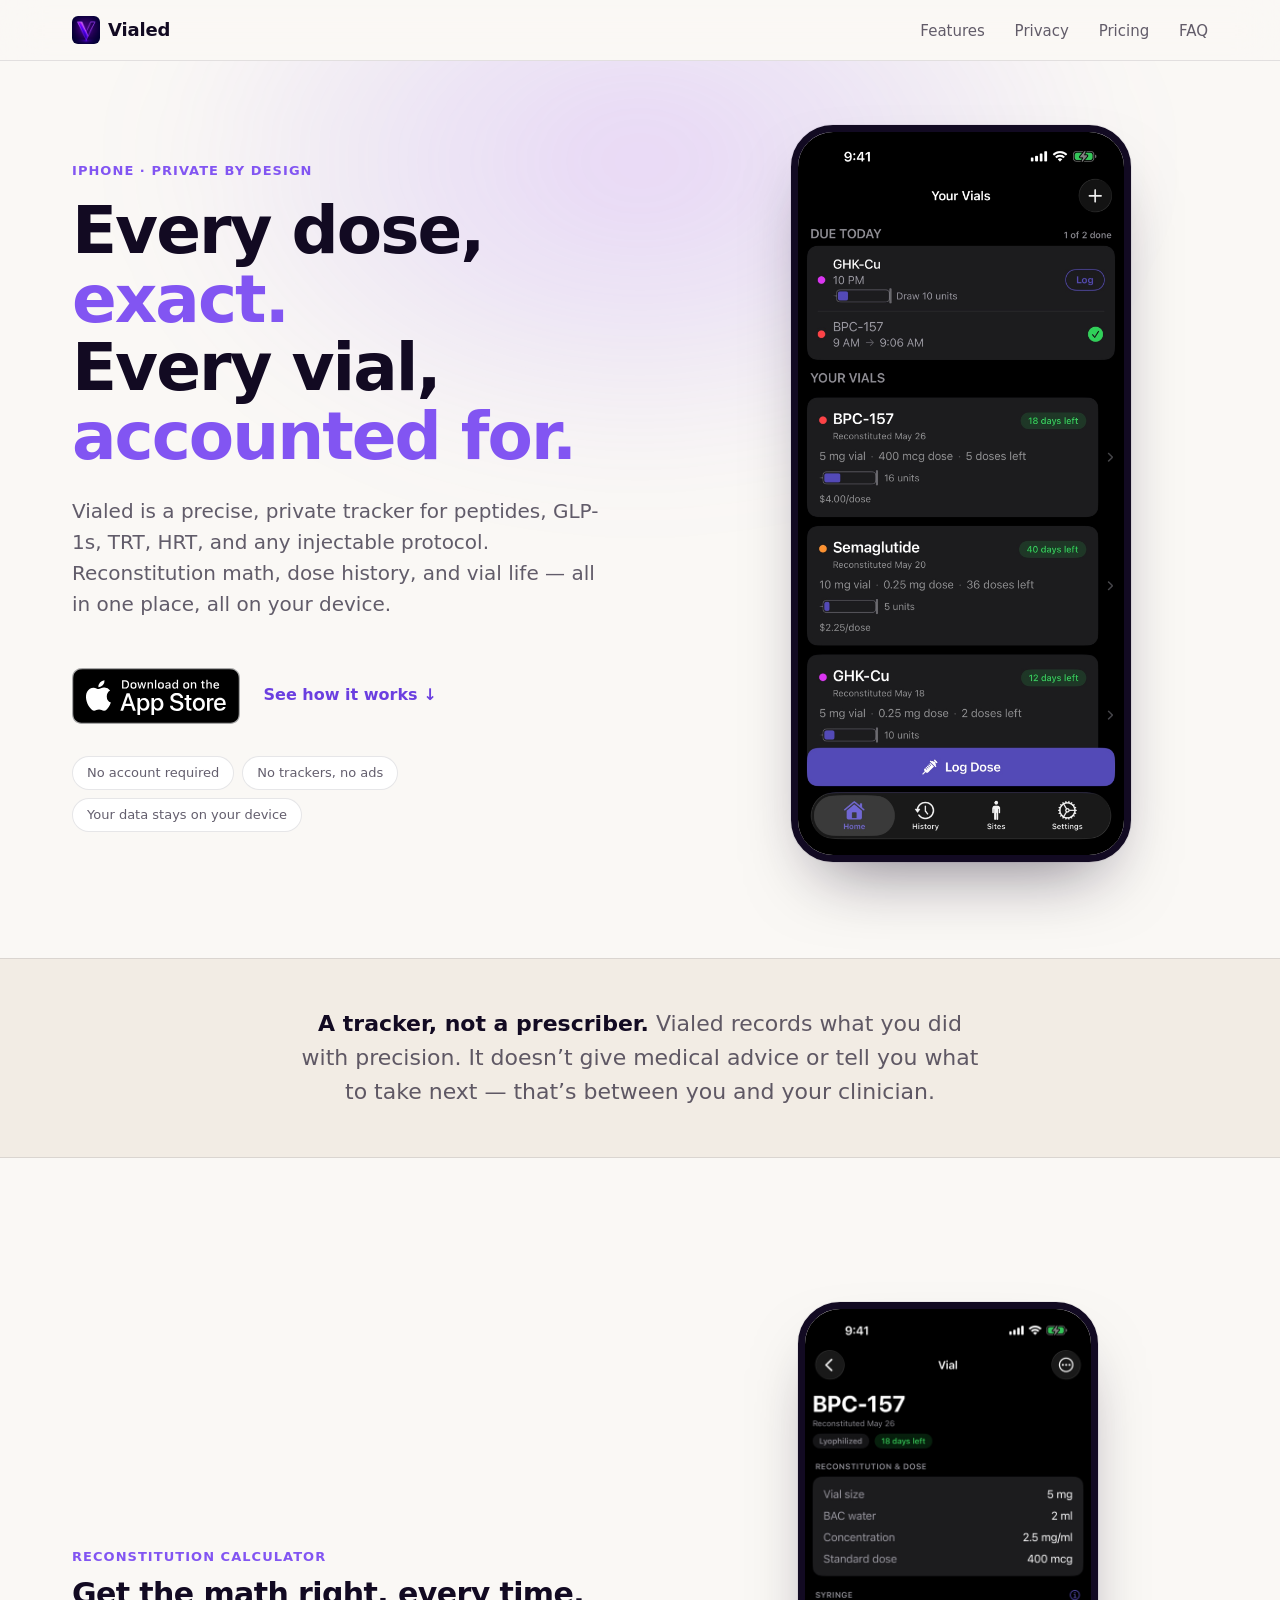
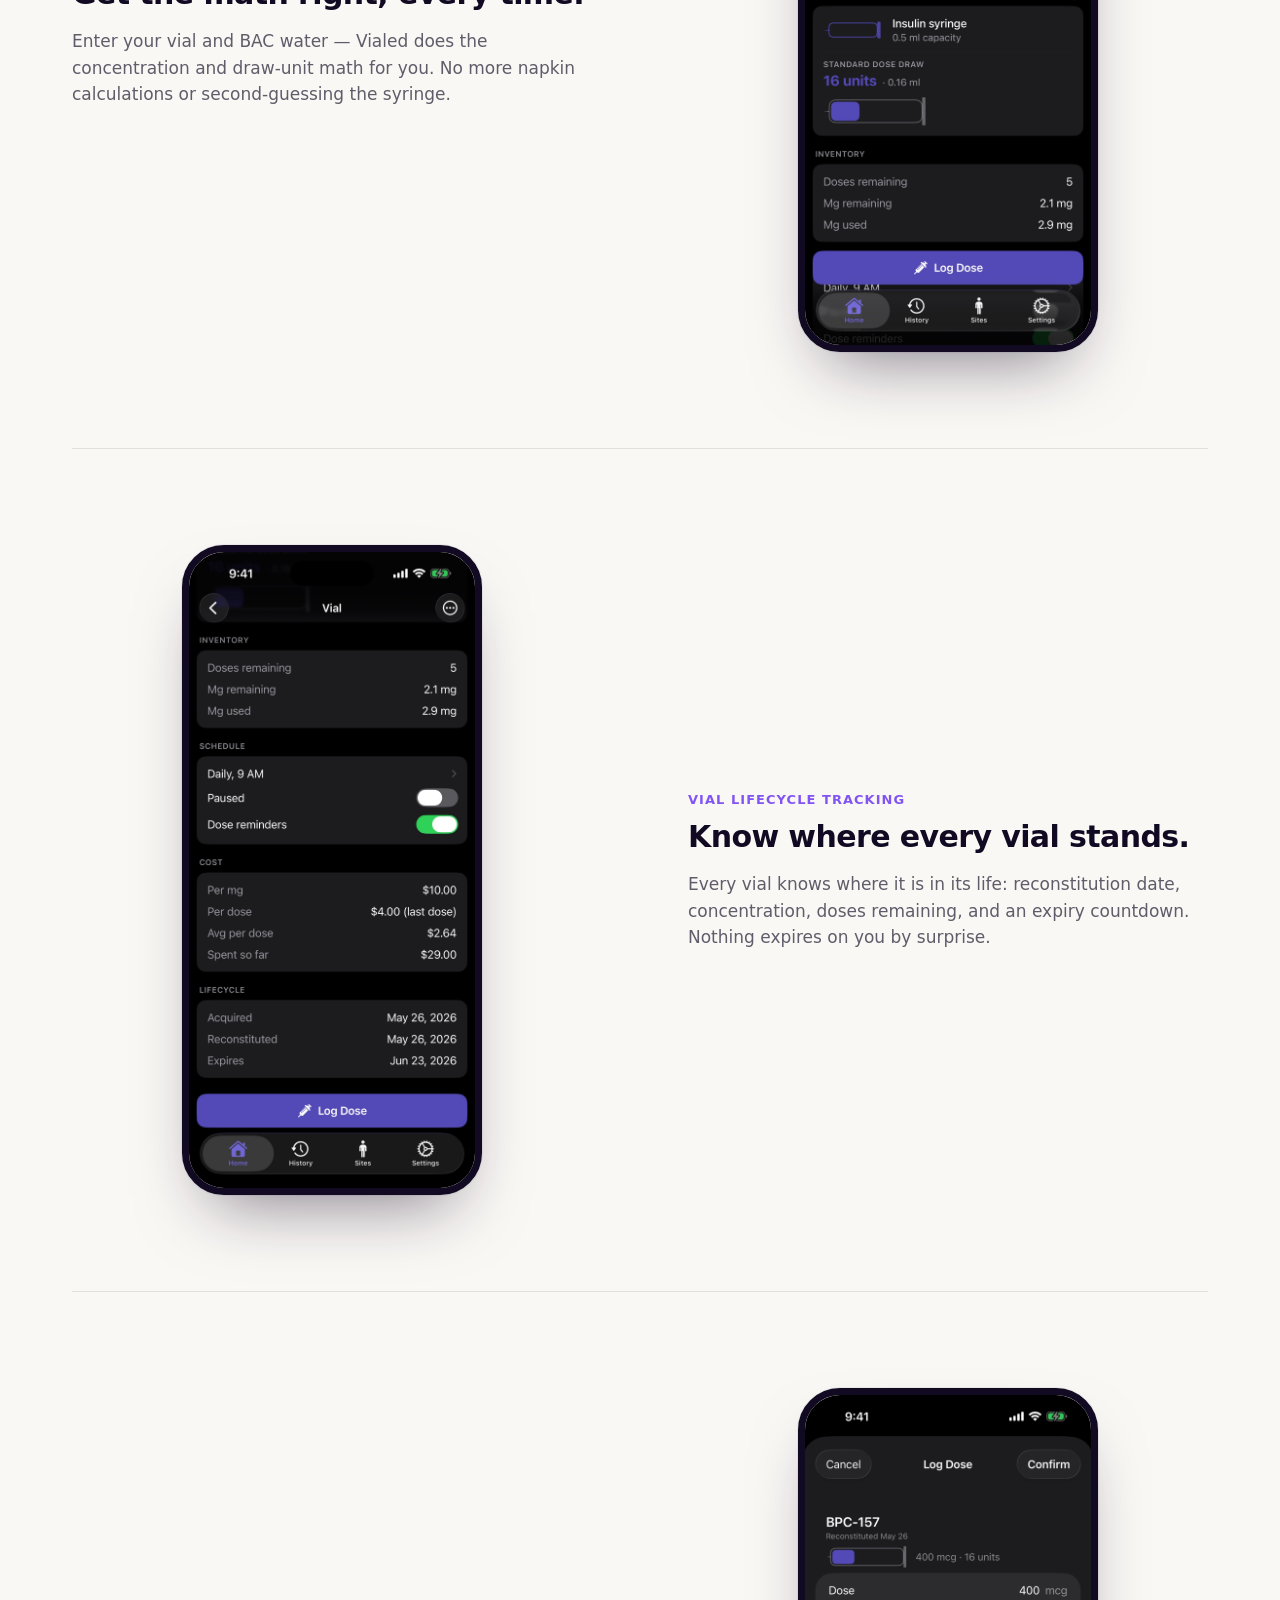
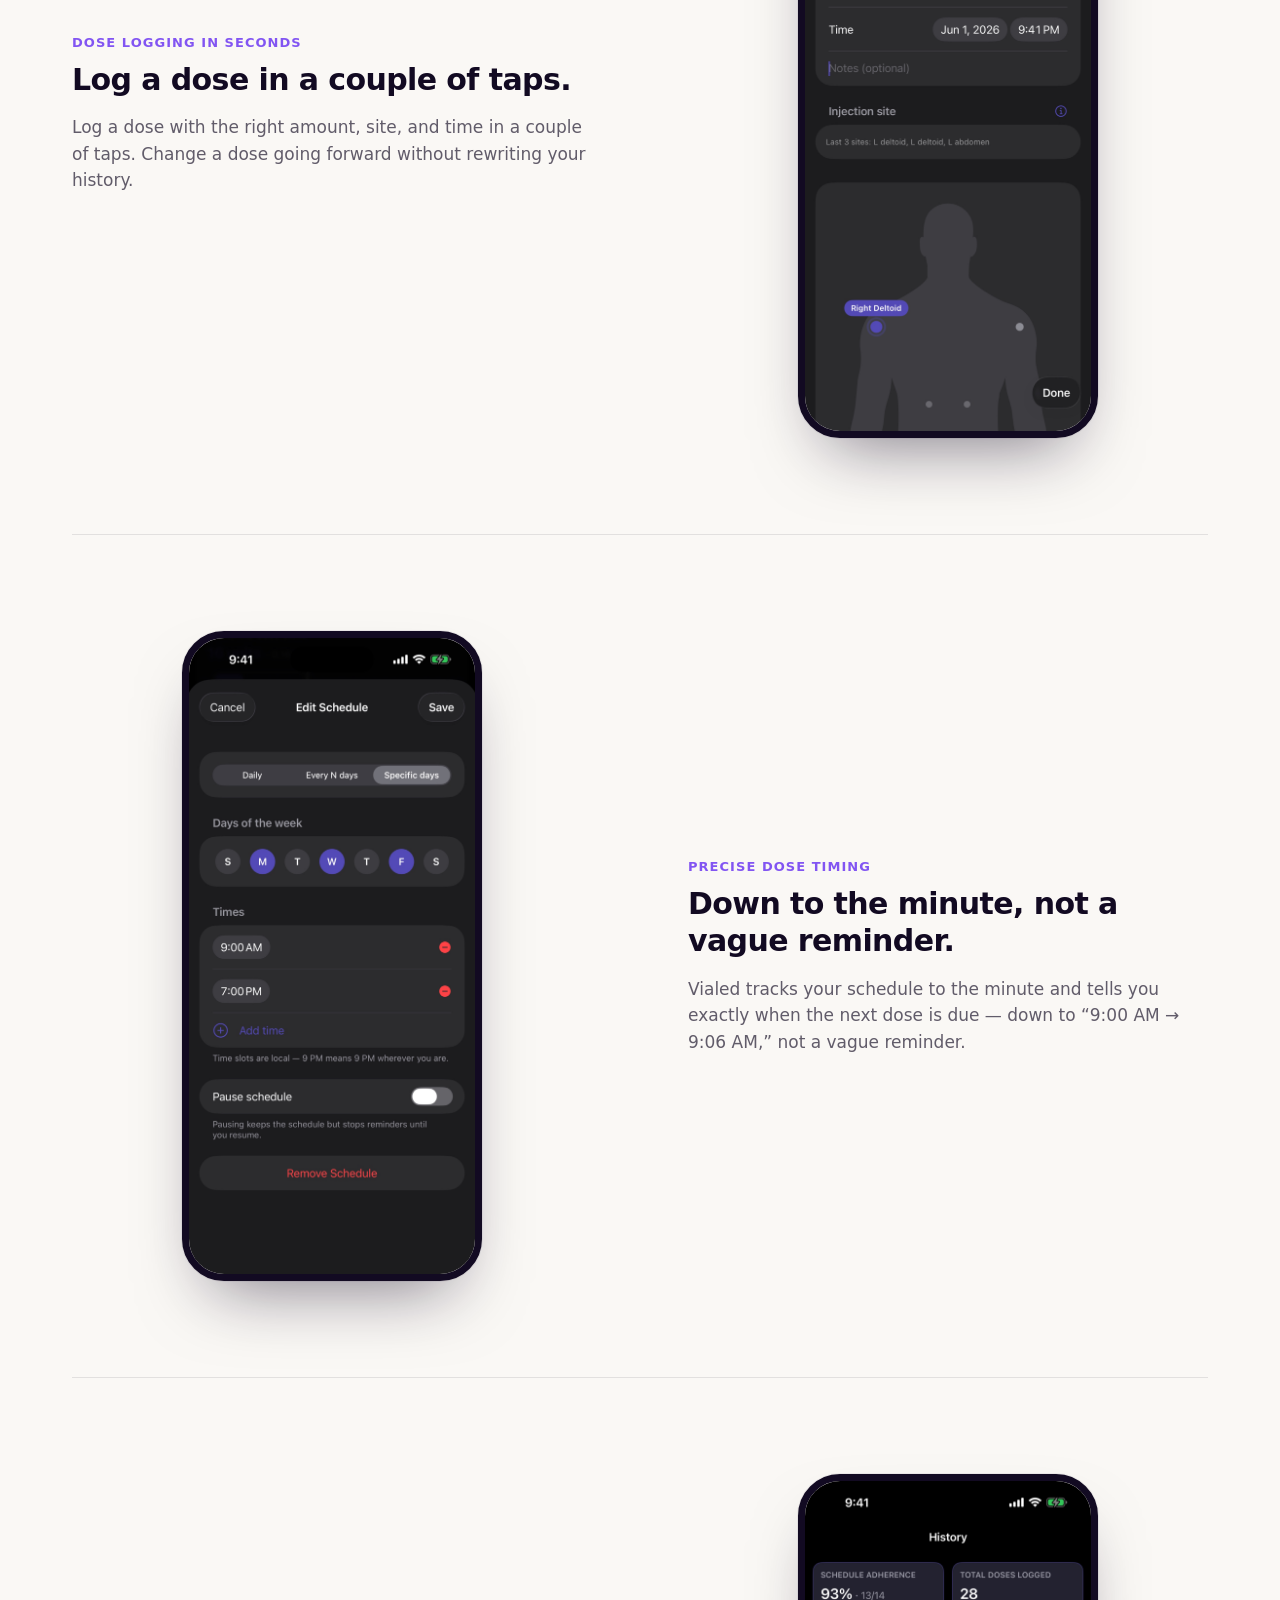
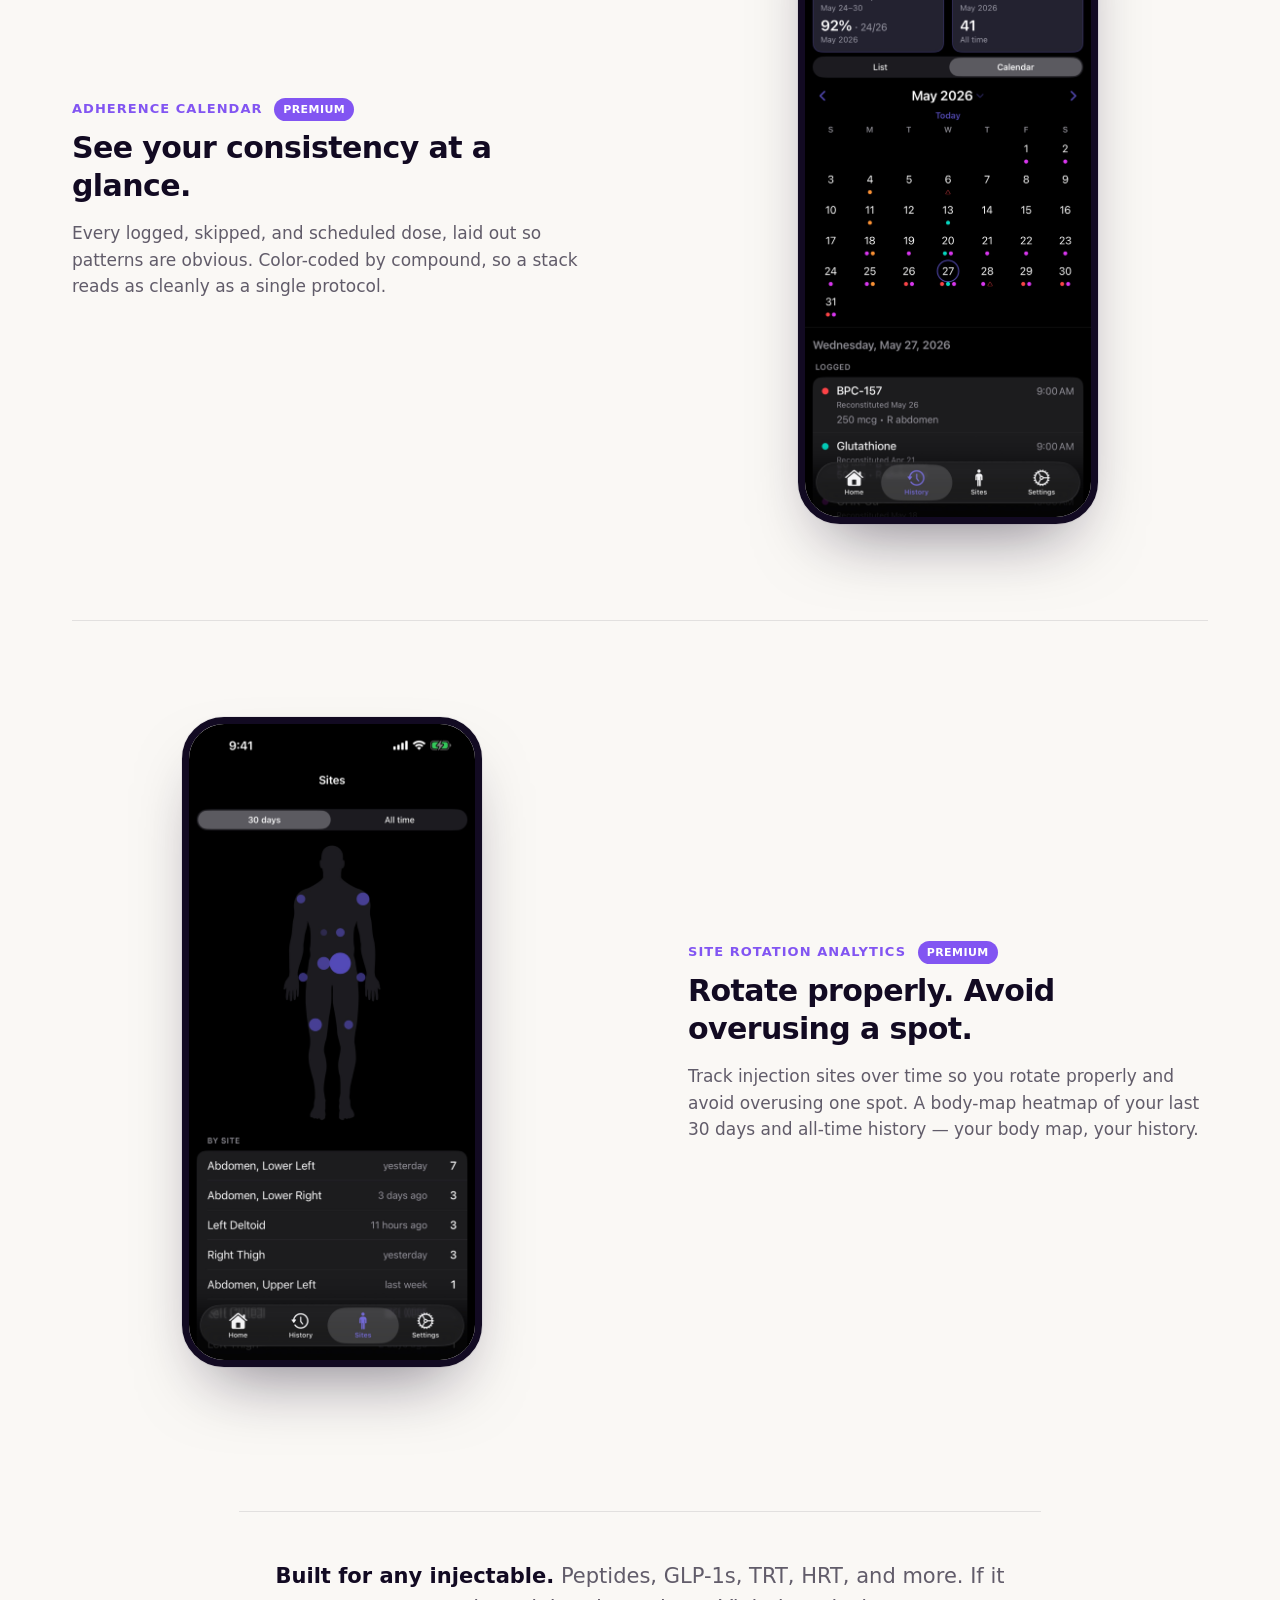
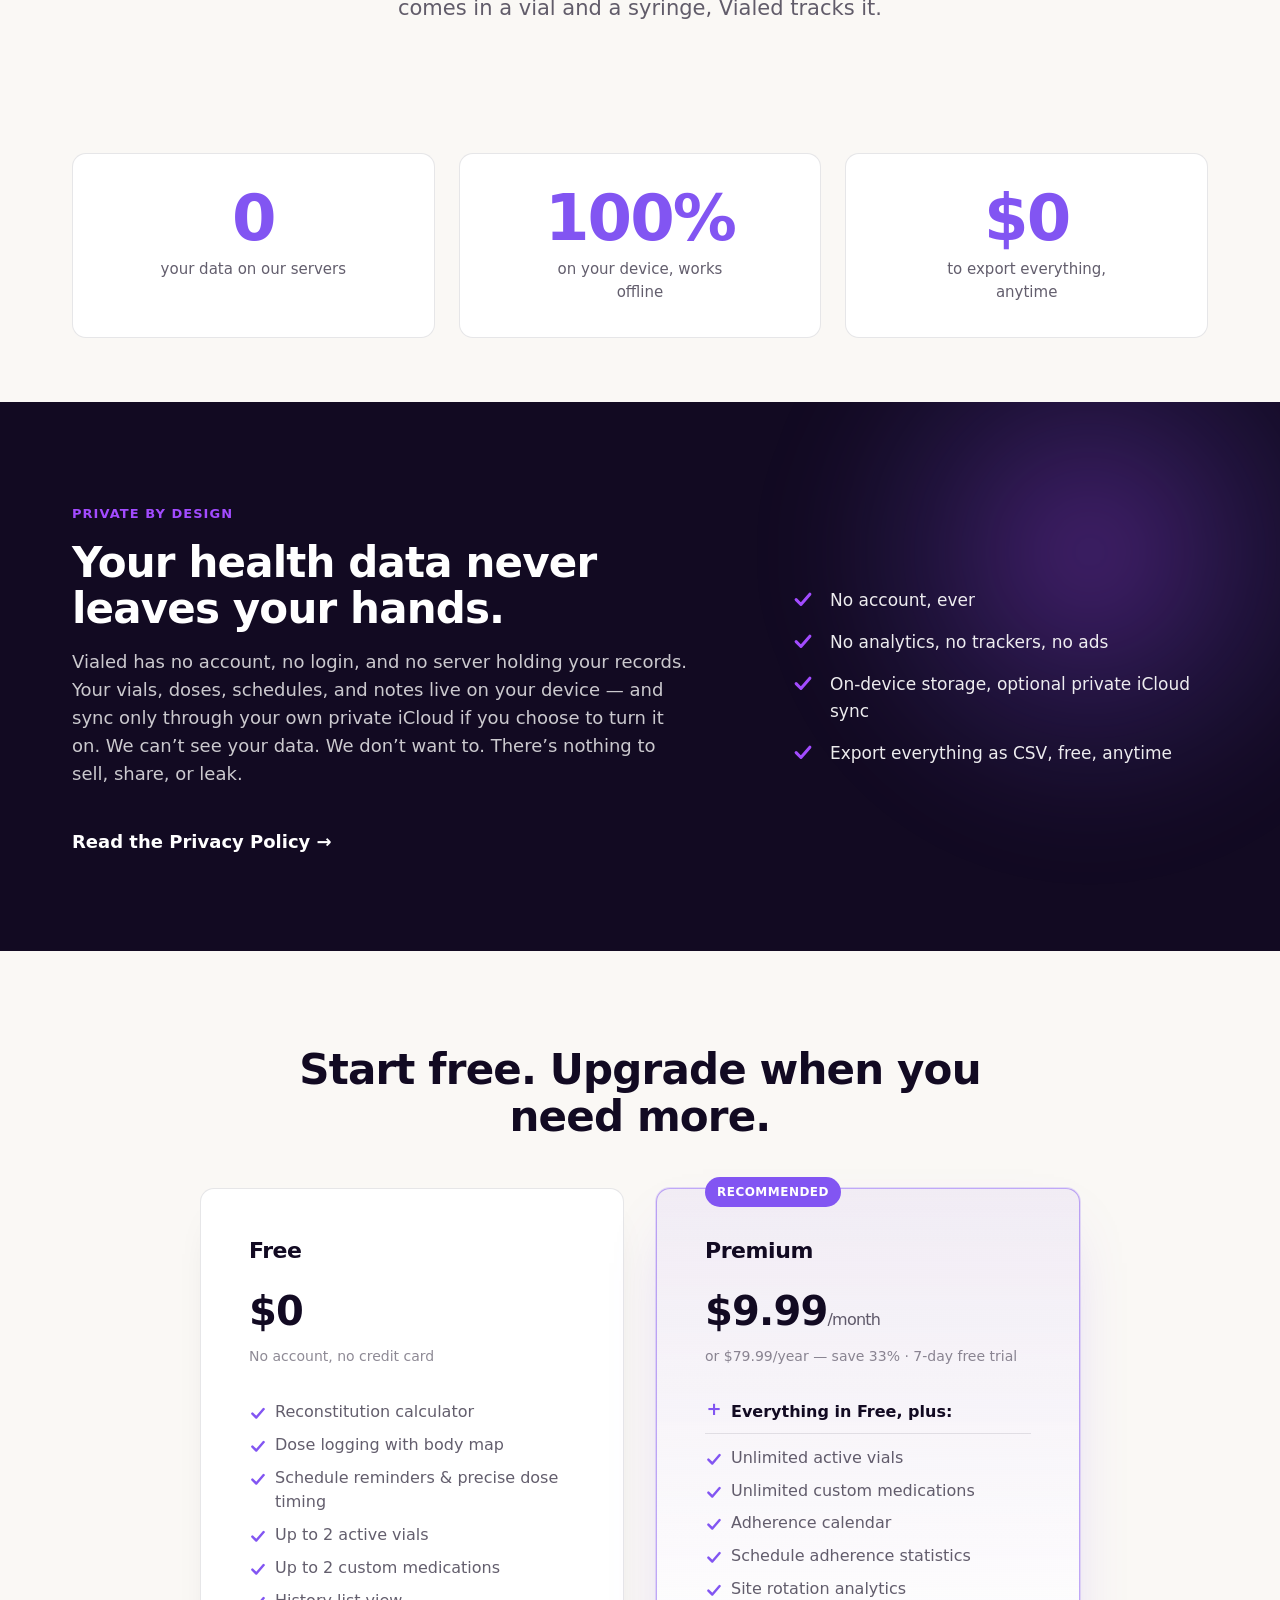
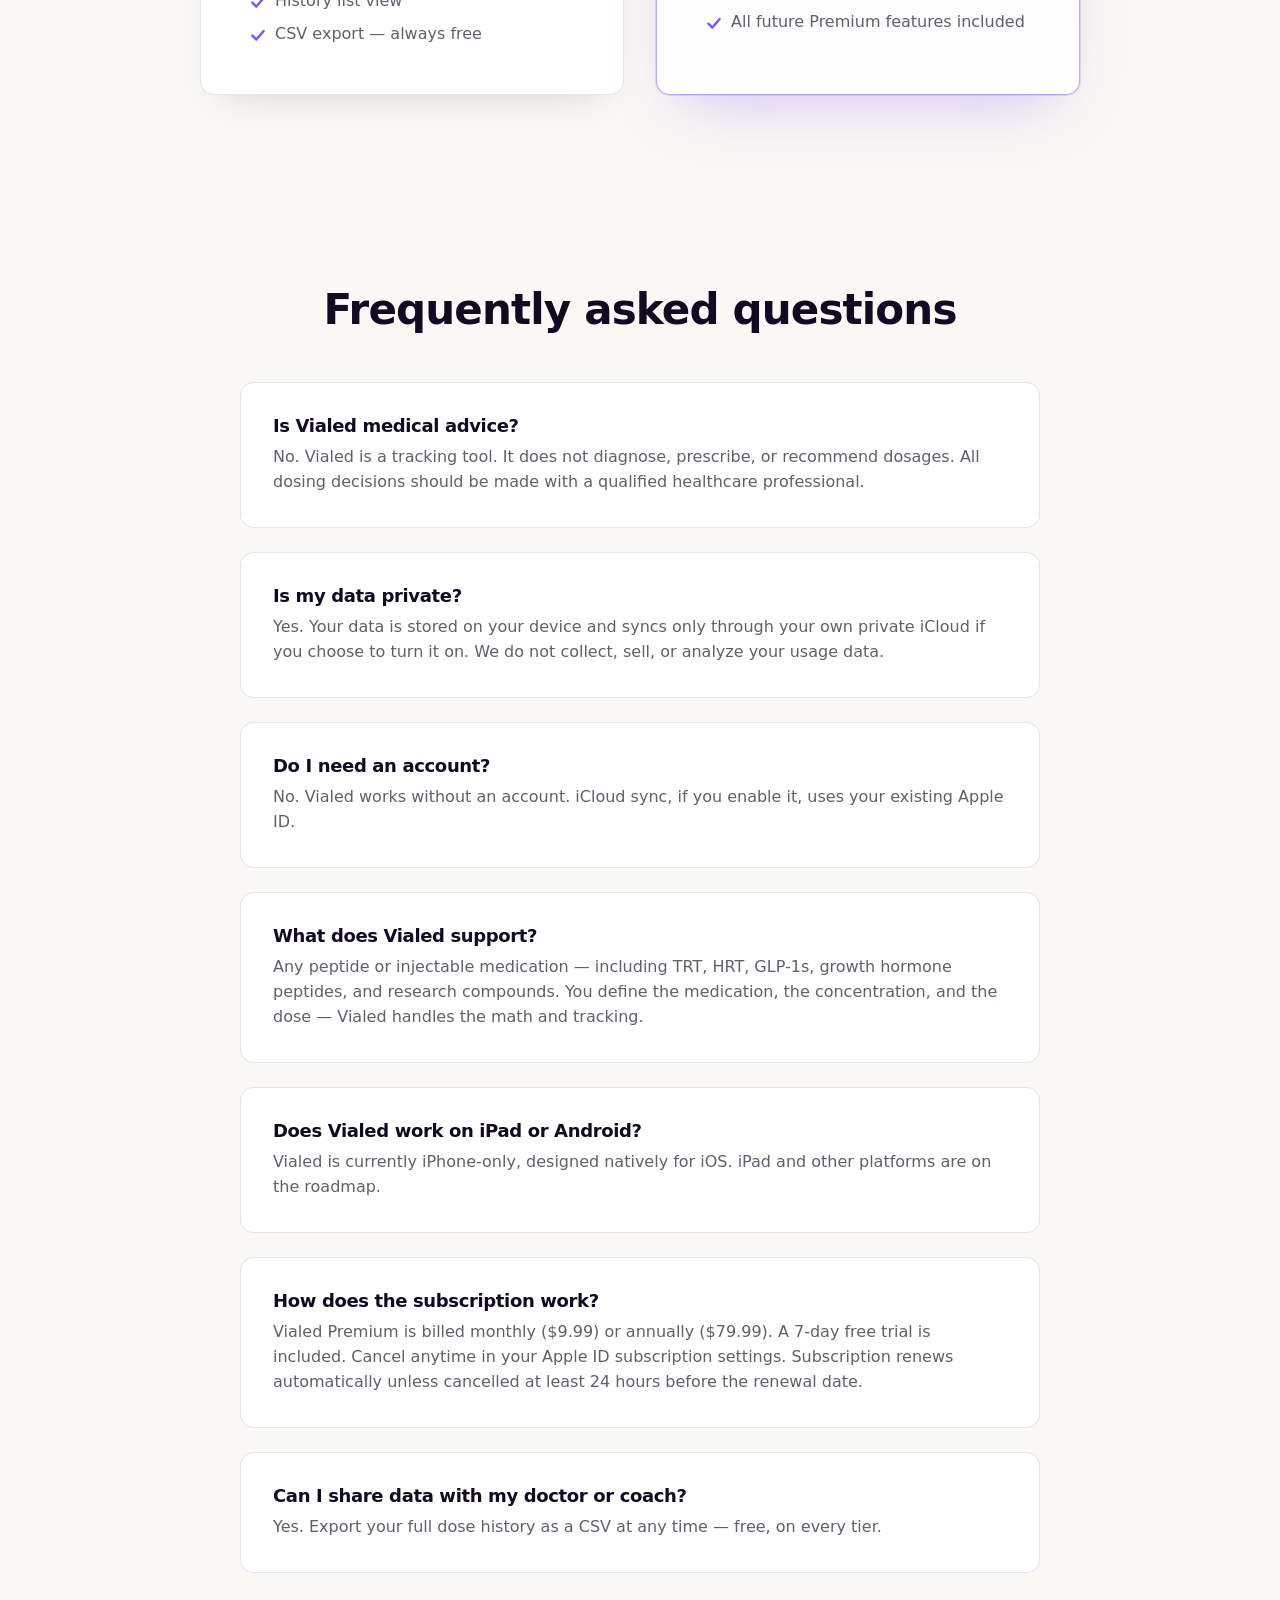
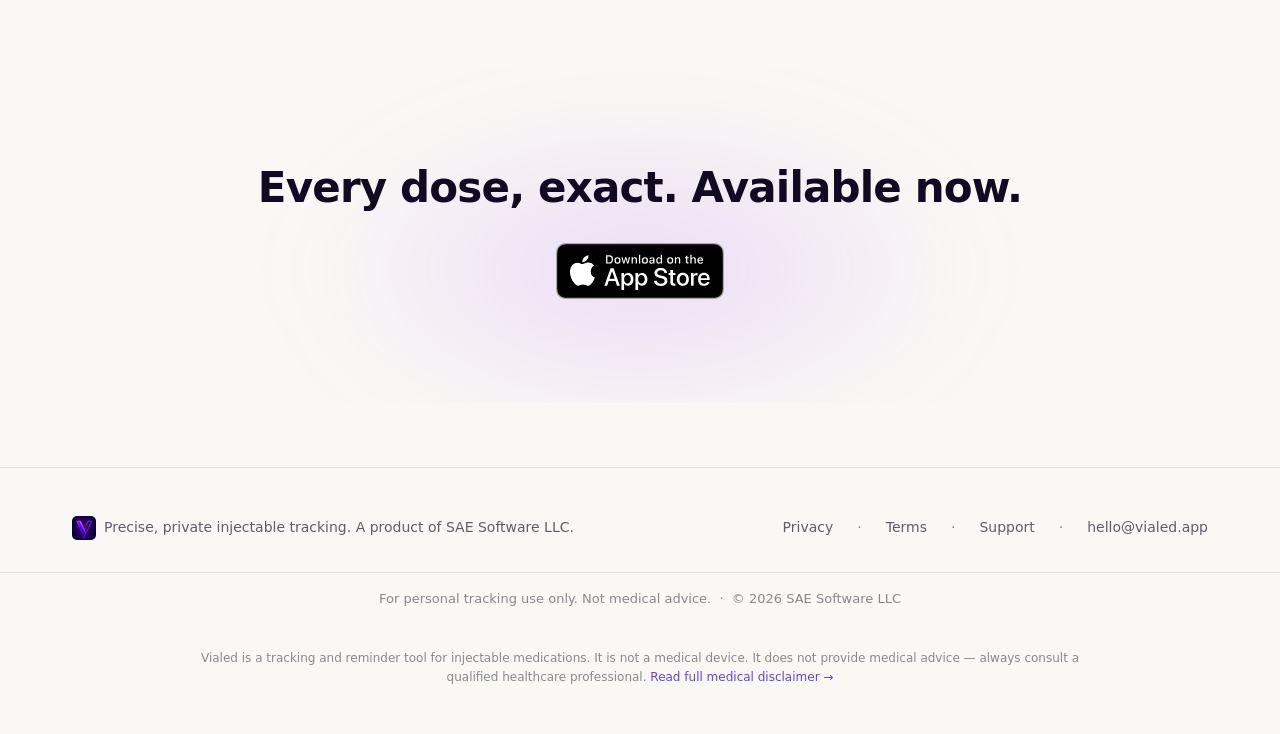
==== commit 9e263846: "Redesign: Direction A (warm/light + dark mockups), retokenized palette, restructured to 7-section fl" ====
--- a/index.html
+++ b/index.html
@@ -3,23 +3,23 @@
 <head>
   <meta charset="utf-8" />
   <meta name="viewport" content="width=device-width, initial-scale=1, viewport-fit=cover" />
-  <meta name="theme-color" content="#000000" />
-  <meta name="color-scheme" content="dark" />
-
-  <title>Vialed — Precision peptide and injectable tracking for iOS</title>
-  <meta name="description" content="Vialed is a beautifully designed iOS app for serious peptide and injectable protocols — TRT, HRT, GLP-1s, research peptides. Reconstitution math, vial management, dose history, and schedules." />
+  <meta name="theme-color" content="#FAF8F5" />
+  <meta name="color-scheme" content="light" />
+
+  <title>Vialed — Precise, private tracking for every injectable protocol</title>
+  <meta name="description" content="Vialed is a precise, private tracker for peptides, GLP-1s, TRT, HRT, and any injectable protocol. Reconstitution math, dose history, and vial life — all in one place, all on your device." />
 
   <!-- Open Graph -->
   <meta property="og:type" content="website" />
   <meta property="og:url" content="https://vialed.app/" />
-  <meta property="og:title" content="Vialed — Precision peptide and injectable tracking for iOS" />
-  <meta property="og:description" content="Reconstitution math, dose history, schedules, and complete vial management — in one beautifully designed iOS app." />
+  <meta property="og:title" content="Vialed — Precise, private tracking for every injectable protocol" />
+  <meta property="og:description" content="Reconstitution math, dose history, vial life, and precise dose timing — all in one place, all on your device." />
   <meta property="og:image" content="https://vialed.app/assets/vialed-logo-light.png" />
 
   <!-- Twitter -->
   <meta name="twitter:card" content="summary_large_image" />
-  <meta name="twitter:title" content="Vialed — Precision peptide and injectable tracking for iOS" />
-  <meta name="twitter:description" content="Reconstitution math, dose history, schedules, and complete vial management — in one beautifully designed iOS app." />
+  <meta name="twitter:title" content="Vialed — Precise, private tracking for every injectable protocol" />
+  <meta name="twitter:description" content="Reconstitution math, dose history, vial life, and precise dose timing — all in one place, all on your device." />
   <meta name="twitter:image" content="https://vialed.app/assets/vialed-logo-light.png" />
 
   <!-- Favicons generated from vialed-logo-light.png via sips. See assets/README.md. -->
@@ -43,6 +43,7 @@
     </a>
     <nav aria-label="Primary">
       <a href="#features">Features</a>
+      <a href="#privacy">Privacy</a>
       <a href="#pricing">Pricing</a>
       <a href="#faq">FAQ</a>
     </nav>
@@ -52,31 +53,38 @@
 <main>
 
 <!-- ============================================================
-     Hero
+     Hero — precision-led
      ============================================================ -->
 <section class="hero">
   <div class="container">
     <div class="hero-copy">
-      <h1>Precision peptide and injectable tracking, built for serious protocols.</h1>
-      <p class="subhead">Reconstitution math, dose history, schedules, and complete vial management — in one beautifully designed iOS app.</p>
-      <a class="app-store-badge" href="https://apps.apple.com/app/vialed/idTBD" aria-label="Download Vialed on the App Store">
-        <img src="assets/app-store-badge.svg" alt="Download on the App Store" />
-      </a>
+      <span class="eyebrow">iPhone · Private by design</span>
+      <h1>Every dose, <span class="accent">exact.</span><br />Every vial, <span class="accent">accounted for.</span></h1>
+      <p class="subhead">Vialed is a precise, private tracker for peptides, GLP-1s, TRT, HRT, and any injectable protocol. Reconstitution math, dose history, and vial life — all in one place, all on your device.</p>
+      <div class="cta-row">
+        <a class="app-store-badge" href="https://apps.apple.com/app/vialed/id6769218409" aria-label="Download Vialed on the App Store">
+          <img src="assets/app-store-badge.svg" alt="Download on the App Store" />
+        </a>
+        <a class="cta-secondary" href="#features">See how it works ↓</a>
+      </div>
+      <ul class="trust-chips" aria-label="What Vialed does not do with your data">
+        <li>No account required</li>
+        <li>No trackers, no ads</li>
+        <li>Your data stays on your device</li>
+      </ul>
     </div>
     <div class="hero-visual">
-      <img class="phone-shot" src="images/screenshots/home.jpg" width="1200" height="2607" alt="Vialed home dashboard showing doses due today and a list of active vials with doses remaining" />
-    </div>
-  </div>
-</section>
-
-<!-- ============================================================
-     Problem / Solution
-     ============================================================ -->
-<section class="prose-section" id="why">
-  <div class="container">
-    <h2>Spreadsheets and sticky notes don't cut it.</h2>
-    <p>If you're running a peptide or injectable protocol — research peptides, TRT, HRT, GLP-1s — you already know the math matters. Reconstitution ratios. Bacteriostatic water volumes. Syringe units per dose. Days remaining in a vial. Schedule timing across multiple compounds. Most people are managing it in a Notes app, a spreadsheet, or — worse — their head.</p>
-    <p>Vialed is built for the way you actually use peptides and injectables. Calculate reconstitution down to the unit. Log every dose with timestamp and site. Track every vial's remaining volume in real time. Stay on schedule without thinking about it. One app, designed for precision.</p>
+      <img class="phone-shot" src="images/screenshots/home.jpg" width="1200" height="2607" alt="Vialed home dashboard showing the next dose due and a list of active vials with doses remaining" />
+    </div>
+  </div>
+</section>
+
+<!-- ============================================================
+     Positioning bar — a tracker, not a prescriber
+     ============================================================ -->
+<section class="positioning" aria-label="What Vialed is">
+  <div class="container">
+    <p><strong>A tracker, not a prescriber.</strong> Vialed records what you did with precision. It doesn&rsquo;t give medical advice or tell you what to take next — that&rsquo;s between you and your clinician.</p>
   </div>
 </section>
 
@@ -89,22 +97,21 @@
     <!-- Feature 1 -->
     <div class="feature">
       <div class="feature-copy">
-        <div class="feature-number">Feature 01</div>
-        <h3>Reconstitution Calculator — Get the math right, every time.</h3>
-        <p>Set up reconstitution once — then every dose draws from the saved math. Concentration, syringe units, and doses remaining are right there every time you open a vial. No spreadsheets, no recalculating, no rounding.</p>
-      </div>
-      <div class="feature-visual">
-        <img class="phone-shot" src="images/screenshots/reconstitution.jpg" width="1200" height="2607" loading="lazy" alt="Vial detail screen for BPC-157 showing the reconstitution calculator with vial size, bacteriostatic water, and syringe units per dose" />
+        <div class="feature-kicker">Reconstitution calculator</div>
+        <h3>Get the math right, every time.</h3>
+        <p>Enter your vial and BAC water — Vialed does the concentration and draw-unit math for you. No more napkin calculations or second-guessing the syringe.</p>
+      </div>
+      <div class="feature-visual">
+        <img class="phone-shot" src="images/screenshots/reconstitution.jpg" width="1200" height="2607" loading="lazy" alt="Vial detail screen showing the reconstitution calculator with vial size, bacteriostatic water, and syringe units per dose" />
       </div>
     </div>
 
     <!-- Feature 2 -->
     <div class="feature reverse">
       <div class="feature-copy">
-        <div class="feature-number">Feature 02</div>
-        <h3>Vial Management — Know what's in every vial, at a glance.</h3>
-        <p>Every vial gets a full timeline — reconstitution date, doses remaining, expiration, and cost. Track exactly when you opened it, when it expires, and what you've used so far.</p>
-        <p class="feature-note">Free for up to 2 active vials. Premium removes the limit.</p>
+        <div class="feature-kicker">Vial lifecycle tracking</div>
+        <h3>Know where every vial stands.</h3>
+        <p>Every vial knows where it is in its life: reconstitution date, concentration, doses remaining, and an expiry countdown. Nothing expires on you by surprise.</p>
       </div>
       <div class="feature-visual">
         <img class="phone-shot" src="images/screenshots/vials.jpg" width="1200" height="2607" loading="lazy" alt="Vial detail screen showing cost per dose, lifecycle, and dosing schedule for an active vial" />
@@ -114,9 +121,9 @@
     <!-- Feature 3 -->
     <div class="feature">
       <div class="feature-copy">
-        <div class="feature-number">Feature 03</div>
-        <h3>Dose Logging — Log a dose in seconds. Review months at a glance.</h3>
-        <p>Log doses with timestamp, site, and notes in a single screen. Browse your full history on a clean calendar view. Filter by compound. See your actual protocol — not your intended one.</p>
+        <div class="feature-kicker">Dose logging in seconds</div>
+        <h3>Log a dose in a couple of taps.</h3>
+        <p>Log a dose with the right amount, site, and time in a couple of taps. Change a dose going forward without rewriting your history.</p>
       </div>
       <div class="feature-visual">
         <img class="phone-shot" src="images/screenshots/dose-logging.jpg" width="1200" height="2607" loading="lazy" alt="Log dose screen with a body map for selecting the injection site alongside the dose entry form" />
@@ -126,9 +133,9 @@
     <!-- Feature 4 -->
     <div class="feature reverse">
       <div class="feature-copy">
-        <div class="feature-number">Feature 04</div>
-        <h3>Schedules &amp; Reminders — Stay on protocol without thinking about it.</h3>
-        <p>Set per-compound schedules — daily, weekly, custom cycles — and get reminders that match how you actually dose. Reminders adapt when you log early, late, or skip.</p>
+        <div class="feature-kicker">Precise dose timing</div>
+        <h3>Down to the minute, not a vague reminder.</h3>
+        <p>Vialed tracks your schedule to the minute and tells you exactly when the next dose is due — down to &ldquo;9:00 AM → 9:06 AM,&rdquo; not a vague reminder.</p>
       </div>
       <div class="feature-visual">
         <img class="phone-shot" src="images/screenshots/schedules.jpg" width="1200" height="2607" loading="lazy" alt="Edit schedule screen for setting per-compound dosing frequency and reminder times" />
@@ -138,41 +145,71 @@
     <!-- Feature 5 -->
     <div class="feature">
       <div class="feature-copy">
-        <div class="feature-number">Feature 05</div>
-        <h3>Calendar &amp; Adherence — See your full protocol at a glance. <span class="feature-premium">Premium</span></h3>
-        <p>Every dose, every compound, every day — visualized on a clean monthly calendar. Color-coded by compound for stacks. Missed doses called out clearly. Adherence percentages tracked at week and month level.</p>
-      </div>
-      <div class="feature-visual">
-        <img class="phone-shot" src="images/screenshots/multi-compound.jpg" width="1200" height="2607" loading="lazy" alt="Adherence calendar showing logged doses across multiple compounds with colored dots and triangle markers" />
+        <div class="feature-kicker">Adherence calendar <span class="feature-premium">Premium</span></div>
+        <h3>See your consistency at a glance.</h3>
+        <p>Every logged, skipped, and scheduled dose, laid out so patterns are obvious. Color-coded by compound, so a stack reads as cleanly as a single protocol.</p>
+      </div>
+      <div class="feature-visual">
+        <img class="phone-shot" src="images/screenshots/multi-compound.jpg" width="1200" height="2607" loading="lazy" alt="Adherence calendar showing logged doses across multiple compounds with colored dots and markers" />
       </div>
     </div>
 
     <!-- Feature 6 -->
     <div class="feature reverse">
       <div class="feature-copy">
-        <div class="feature-number">Feature 06</div>
-        <h3>Site Rotation Analytics — See exactly where you're injecting. <span class="feature-premium">Premium</span></h3>
-        <p>See exactly where you're injecting — and where you're not. The Sites tab shows a body-map heatmap of your last 30 days plus all-time history, ranked by frequency. Catch over-used sites before they become a problem.</p>
+        <div class="feature-kicker">Site rotation analytics <span class="feature-premium">Premium</span></div>
+        <h3>Rotate properly. Avoid overusing a spot.</h3>
+        <p>Track injection sites over time so you rotate properly and avoid overusing one spot. A body-map heatmap of your last 30 days and all-time history — your body map, your history.</p>
       </div>
       <div class="feature-visual">
         <img class="phone-shot" src="images/screenshots/site-rotation.jpg" width="1200" height="2607" loading="lazy" alt="Sites tab showing a body-map heatmap of injection frequency over the last 30 days with a ranked per-site list below" />
       </div>
     </div>
 
-  </div>
-</section>
-
-<!-- ============================================================
-     Privacy — quiet chapter break between features and pricing
-     ============================================================ -->
-<section class="privacy-band" aria-label="Privacy">
-  <div class="container">
-    <svg class="privacy-icon" width="32" height="32" viewBox="0 0 24 24" fill="none" aria-hidden="true">
-      <path d="M12 2.5 4 6v6c0 4.5 3.2 7.6 8 9.5 4.8-1.9 8-5 8-9.5V6l-8-3.5Z" stroke="currentColor" stroke-width="1.6" stroke-linejoin="round"/>
-      <path d="M9 12l2 2 4-4" stroke="currentColor" stroke-width="1.6" stroke-linecap="round" stroke-linejoin="round"/>
-    </svg>
-    <h2>Private by Design</h2>
-    <p>Your data stays on your device. iCloud sync uses your own Apple ID. No accounts, no tracking, no data sold.</p>
+    <p class="features-coda"><strong>Built for any injectable.</strong> Peptides, GLP-1s, TRT, HRT, and more. If it comes in a vial and a syringe, Vialed tracks it.</p>
+
+  </div>
+</section>
+
+<!-- ============================================================
+     Stat blocks
+     ============================================================ -->
+<section class="stats" aria-label="Vialed by the numbers">
+  <div class="container">
+    <ul class="stat-grid">
+      <li>
+        <span class="stat-figure">0</span>
+        <span class="stat-label">your data on our servers</span>
+      </li>
+      <li>
+        <span class="stat-figure">100%</span>
+        <span class="stat-label">on your device, works offline</span>
+      </li>
+      <li>
+        <span class="stat-figure">$0</span>
+        <span class="stat-label">to export everything, anytime</span>
+      </li>
+    </ul>
+  </div>
+</section>
+
+<!-- ============================================================
+     Privacy — the differentiator (full-bleed indigo panel)
+     ============================================================ -->
+<section class="privacy-panel" id="privacy" aria-label="Privacy">
+  <div class="container">
+    <div class="privacy-panel-copy">
+      <span class="eyebrow">Private by design</span>
+      <h2>Your health data never leaves your hands.</h2>
+      <p>Vialed has no account, no login, and no server holding your records. Your vials, doses, schedules, and notes live on your device — and sync only through your own private iCloud if you choose to turn it on. We can&rsquo;t see your data. We don&rsquo;t want to. There&rsquo;s nothing to sell, share, or leak.</p>
+      <a class="privacy-link" href="/privacy.html">Read the Privacy Policy →</a>
+    </div>
+    <ul class="privacy-list">
+      <li>No account, ever</li>
+      <li>No analytics, no trackers, no ads</li>
+      <li>On-device storage, optional private iCloud sync</li>
+      <li>Export everything as CSV, free, anytime</li>
+    </ul>
   </div>
 </section>
 
@@ -188,34 +225,33 @@
     <div class="pricing-grid">
 
       <article class="price-card">
-        <h3>Vialed Free</h3>
+        <h3>Free</h3>
         <div class="price">$0</div>
-        <div class="price-sub">No credit card required</div>
+        <div class="price-sub">No account, no credit card</div>
         <ul>
           <li>Reconstitution calculator</li>
           <li>Dose logging with body map</li>
-          <li>Schedule reminders &amp; notifications</li>
+          <li>Schedule reminders &amp; precise dose timing</li>
           <li>Up to 2 active vials</li>
           <li>Up to 2 custom medications</li>
           <li>History list view</li>
-          <li>Dark mode</li>
+          <li>CSV export — always free</li>
         </ul>
       </article>
 
       <article class="price-card featured">
         <div class="recommended-pill">Recommended</div>
-        <h3>Vialed Premium</h3>
+        <h3>Premium</h3>
         <div class="price">$9.99<small>/month</small></div>
-        <div class="price-sub">or $79.99/year — Save 33%</div>
+        <div class="price-sub">or $79.99/year — save 33% · 7-day free trial</div>
         <ul>
           <li class="price-summary">Everything in Free, plus:</li>
           <li>Unlimited active vials</li>
           <li>Unlimited custom medications</li>
-          <li>Calendar view</li>
+          <li>Adherence calendar</li>
           <li>Schedule adherence statistics</li>
           <li>Site rotation analytics</li>
           <li>All future Premium features included</li>
-          <li>7-day free trial</li>
         </ul>
       </article>
 
@@ -236,17 +272,17 @@
 
       <div class="faq-item">
         <h3>Is Vialed medical advice?</h3>
-        <p>No. Vialed is a tracking tool. It does not diagnose, prescribe, or recommend dosages. All dosing decisions should be made with a qualified healthcare professional. Peptides for research use are not intended for human consumption.</p>
+        <p>No. Vialed is a tracking tool. It does not diagnose, prescribe, or recommend dosages. All dosing decisions should be made with a qualified healthcare professional.</p>
       </div>
 
       <div class="faq-item">
         <h3>Is my data private?</h3>
-        <p>Yes. Your data is stored on your device and synced through your private iCloud account. We do not collect, sell, or analyze your usage data.</p>
+        <p>Yes. Your data is stored on your device and syncs only through your own private iCloud if you choose to turn it on. We do not collect, sell, or analyze your usage data.</p>
       </div>
 
       <div class="faq-item">
         <h3>Do I need an account?</h3>
-        <p>No. Vialed works without an account. iCloud sync uses your existing Apple ID.</p>
+        <p>No. Vialed works without an account. iCloud sync, if you enable it, uses your existing Apple ID.</p>
       </div>
 
       <div class="faq-item">
@@ -266,7 +302,7 @@
 
       <div class="faq-item">
         <h3>Can I share data with my doctor or coach?</h3>
-        <p>Export your dose history as a CSV at any time.</p>
+        <p>Yes. Export your full dose history as a CSV at any time — free, on every tier.</p>
       </div>
 
     </div>
@@ -278,8 +314,8 @@
      ============================================================ -->
 <section class="final-cta">
   <div class="container">
-    <h2>Built for your protocol. Available now.</h2>
-    <a class="app-store-badge" href="https://apps.apple.com/app/vialed/idTBD" aria-label="Download Vialed on the App Store">
+    <h2>Every dose, exact. Available now.</h2>
+    <a class="app-store-badge" href="https://apps.apple.com/app/vialed/id6769218409" aria-label="Download Vialed on the App Store">
       <img src="assets/app-store-badge.svg" alt="Download on the App Store" />
     </a>
   </div>
@@ -294,7 +330,7 @@
   <div class="container">
     <div class="footer-brand">
       <img src="assets/vialed-logo-light-web.png" alt="" />
-      <span>A product of SAE Software LLC</span>
+      <span>Precise, private injectable tracking. A product of SAE Software LLC.</span>
     </div>
     <div class="footer-links">
       <a href="/privacy.html">Privacy</a>
@@ -309,7 +345,7 @@
 </footer>
 
 <div class="footer-copyright">
-  <div class="container">© 2026 SAE Software LLC</div>
+  <div class="container">For personal tracking use only. Not medical advice. &nbsp;·&nbsp; © 2026 SAE Software LLC</div>
 </div>
 
 <aside class="medical-disclaimer" aria-label="Medical disclaimer summary">
--- a/styles.css
+++ b/styles.css
@@ -1,27 +1,32 @@
 /* =========================================================================
    Vialed marketing site — single stylesheet.
-   Design system mirrors the iOS app's dark mode: pure black background,
-   elevated surfaces, AccentColor purple, SF Pro, generous radii.
+   Direction A: warm off-white base, indigo ink, electric-violet accents,
+   dark phone mockups that pop, one full-bleed indigo privacy panel.
+   Palette tokens: indigo #120A22, electric violet #8255F2, glow #A24BFF.
    ========================================================================= */
 
 :root {
-  /* Surfaces */
-  --bg-primary: #000000;
-  --bg-elevated: #1C1C1E;
-  --bg-elevated-2: #2C2C2E;
+  /* Surfaces — warm light base */
+  --bg-primary: #FAF8F5;     /* warm off-white page */
+  --bg-warm-2: #F2ECE4;      /* slightly deeper warm band */
+  --bg-elevated: #FFFFFF;    /* cards */
+  --bg-elevated-2: #F6F1EA;
 
   /* Brand */
-  --accent: #534AB7;
-  --accent-bright: #8B6BFF;
-
-  /* Text */
-  --text-primary: #FFFFFF;
-  --text-secondary: rgba(255, 255, 255, 0.7);
-  --text-tertiary: rgba(255, 255, 255, 0.5);
+  --indigo: #120A22;         /* headings + dark panel */
+  --accent: #8255F2;         /* electric violet — links, eyebrows, pills */
+  --accent-deep: #6B3FE0;    /* darker violet for hover / contrast */
+  --accent-bright: #8255F2;  /* legacy alias (used by support.html inline styles) */
+  --glow: #A24BFF;           /* magenta-violet glow — decorative only */
+
+  /* Text — indigo ink on warm base */
+  --text-primary: #120A22;
+  --text-secondary: rgba(18, 10, 34, 0.66);
+  --text-tertiary: rgba(18, 10, 34, 0.48);
 
   /* Lines */
-  --border: rgba(255, 255, 255, 0.08);
-  --border-strong: rgba(255, 255, 255, 0.16);
+  --border: rgba(18, 10, 34, 0.10);
+  --border-strong: rgba(18, 10, 34, 0.18);
 
   /* Radii — match iOS app */
   --radius-card: 14px;
@@ -51,7 +56,7 @@
 
 html {
   background: var(--bg-primary);
-  color-scheme: dark;
+  color-scheme: light;
   scroll-behavior: smooth;
   -webkit-text-size-adjust: 100%;
 }
@@ -71,11 +76,11 @@
 img, svg { display: block; max-width: 100%; height: auto; }
 
 a {
-  color: var(--accent-bright);
+  color: var(--accent-deep);
   text-decoration: none;
   transition: color 120ms ease;
 }
-a:hover { color: var(--text-primary); }
+a:hover { color: var(--indigo); }
 
 h1, h2, h3, h4 {
   font-family: -apple-system, BlinkMacSystemFont, "SF Pro Display", system-ui, sans-serif;
@@ -84,9 +89,11 @@
   margin: 0 0 var(--s-3) 0;
   color: var(--text-primary);
 }
-h1 { font-size: clamp(36px, 5.5vw, 64px); line-height: 1.05; letter-spacing: -0.03em; }
+h1 { font-size: clamp(34px, 5.6vw, 66px); line-height: 1.04; letter-spacing: -0.03em; }
 h2 { font-size: clamp(28px, 3.6vw, 42px); line-height: 1.1; }
 h3 { font-size: clamp(20px, 2vw, 24px); line-height: 1.25; font-weight: 600; }
+
+.accent { color: var(--accent); }
 
 p { margin: 0 0 var(--s-3) 0; color: var(--text-secondary); }
 p:last-child { margin-bottom: 0; }
@@ -114,7 +121,7 @@
   font-weight: 600;
   letter-spacing: 0.08em;
   text-transform: uppercase;
-  color: var(--accent-bright);
+  color: var(--accent);
   margin-bottom: var(--s-3);
 }
 
@@ -126,7 +133,7 @@
   position: sticky;
   top: 0;
   z-index: 50;
-  background: rgba(0, 0, 0, 0.7);
+  background: rgba(250, 248, 245, 0.78);
   backdrop-filter: saturate(180%) blur(20px);
   -webkit-backdrop-filter: saturate(180%) blur(20px);
   border-bottom: 1px solid var(--border);
@@ -149,6 +156,7 @@
   font-size: 18px;
   letter-spacing: -0.01em;
 }
+.site-header .brand:hover { color: var(--text-primary); }
 .site-header .brand img { width: 28px; height: 28px; border-radius: 6px; }
 .site-header nav a {
   color: var(--text-secondary);
@@ -156,49 +164,81 @@
   font-size: 15px;
   font-weight: 500;
 }
-.site-header nav a:hover { color: var(--text-primary); }
-
-/* -------------------------------------------------------------------------
-   Buttons / App Store badge
+.site-header nav a:hover { color: var(--indigo); }
+
+/* -------------------------------------------------------------------------
+   Buttons / App Store badge / CTAs
    ------------------------------------------------------------------------- */
 
 .app-store-badge {
   display: inline-block;
-  /* The badge SVG already has its own black background per Apple guidelines.
-     We just give it a stable height; width auto-scales. */
+  /* Apple's badge SVG carries its own black background per guidelines. */
   height: 56px;
   transition: transform 150ms ease, filter 150ms ease;
 }
 .app-store-badge:hover {
   transform: translateY(-1px);
-  filter: drop-shadow(0 0 12px rgba(139, 107, 255, 0.35));
+  filter: drop-shadow(0 6px 16px rgba(130, 85, 242, 0.35));
 }
 .app-store-badge img, .app-store-badge svg { height: 100%; width: auto; display: block; }
 
+.cta-row {
+  display: flex;
+  align-items: center;
+  flex-wrap: wrap;
+  gap: var(--s-4);
+}
+
+.cta-secondary {
+  font-size: 16px;
+  font-weight: 600;
+  color: var(--accent-deep);
+}
+.cta-secondary:hover { color: var(--indigo); }
+
+/* Trust chips under the hero CTAs */
+.trust-chips {
+  list-style: none;
+  padding: 0;
+  margin: var(--s-5) 0 0;
+  display: flex;
+  flex-wrap: wrap;
+  gap: var(--s-2);
+}
+.trust-chips li {
+  font-size: 13px;
+  font-weight: 500;
+  color: var(--text-secondary);
+  background: var(--bg-elevated);
+  border: 1px solid var(--border);
+  border-radius: 999px;
+  padding: 6px 14px;
+}
+
 /* -------------------------------------------------------------------------
    Hero
    ------------------------------------------------------------------------- */
 
 .hero {
-  padding-top: var(--s-8);
+  padding-top: var(--s-7);
   padding-bottom: var(--s-8);
   overflow: hidden; /* contain the glow */
 }
 
-/* Soft purple glow behind hero — echoes the app icon's neon V */
+/* Soft violet glow behind hero — echoes the app icon's neon V */
 .hero::before {
   content: "";
   position: absolute;
-  top: -200px;
+  top: -260px;
   left: 50%;
   transform: translateX(-50%);
-  width: min(1100px, 110%);
-  height: 700px;
+  width: min(1100px, 120%);
+  height: 720px;
   background: radial-gradient(ellipse at center,
-              rgba(139, 107, 255, 0.28) 0%,
-              rgba(83, 74, 183, 0.12) 30%,
-              transparent 65%);
-  filter: blur(40px);
+              rgba(162, 75, 255, 0.20) 0%,
+              rgba(130, 85, 242, 0.10) 32%,
+              transparent 64%);
+  filter: blur(50px);
   pointer-events: none;
   z-index: 0;
 }
@@ -226,59 +266,48 @@
 }
 
 /* -------------------------------------------------------------------------
-   Phone-shaped screenshot placeholder
-   Aspect ratio 9:19.5 (iPhone). Dimensions hold steady so swapping a real
-   PNG in later doesn't shift layout.
+   Phone screenshots — dark app screens framed to pop on the warm base.
+   Aspect ratio 9:19.5 (iPhone). Dimensions hold steady so the layout is
+   reserved even before images load.
    ------------------------------------------------------------------------- */
 
 .phone-shot {
   width: 100%;
   max-width: 320px;
   aspect-ratio: 9 / 19.5;
-  background: var(--bg-elevated);
-  border: 1px solid var(--border);
-  border-radius: 36px; /* iPhone-ish radius for the mockup */
-  display: flex;
-  align-items: center;
-  justify-content: center;
-  text-align: center;
-  color: var(--text-secondary);
-  font-size: 14px;
-  padding: var(--s-4);
-  position: relative;
-  overflow: hidden;
-}
-
-.phone-shot::after {
-  /* subtle inner highlight, gives the placeholder a hint of glass */
-  content: "";
-  position: absolute;
-  inset: 0;
-  background: linear-gradient(180deg, rgba(255,255,255,0.04) 0%, transparent 30%);
-  pointer-events: none;
 }
 
 .hero .phone-shot { max-width: 300px; }
 
-/* Real screenshots reuse the phone-shot frame — fill it edge to edge. */
+/* Real screenshots: dark bezel + soft lift against the light page. */
 img.phone-shot {
   display: block;
   object-fit: cover;
-  padding: 0;
-  height: auto;
-}
-
-
-/* -------------------------------------------------------------------------
-   Problem / Solution section
-   ------------------------------------------------------------------------- */
-
-.prose-section .container { max-width: 760px; }
-.prose-section h2 { margin-bottom: var(--s-5); }
-.prose-section p {
-  font-size: 18px;
-  margin-bottom: var(--s-4);
-}
+  border: 7px solid var(--indigo);
+  border-radius: 42px;
+  background: var(--indigo);
+  box-shadow: 0 34px 70px -30px rgba(18, 10, 34, 0.55),
+              0 0 0 1px rgba(18, 10, 34, 0.06);
+}
+
+/* -------------------------------------------------------------------------
+   Positioning bar — "a tracker, not a prescriber"
+   ------------------------------------------------------------------------- */
+
+.positioning {
+  padding-top: var(--s-6);
+  padding-bottom: var(--s-6);
+  background: var(--bg-warm-2);
+  border-top: 1px solid var(--border);
+  border-bottom: 1px solid var(--border);
+}
+.positioning .container { max-width: 760px; text-align: center; }
+.positioning p {
+  font-size: clamp(18px, 2vw, 22px);
+  color: var(--text-secondary);
+  margin: 0;
+}
+.positioning strong { color: var(--indigo); font-weight: 700; }
 
 /* -------------------------------------------------------------------------
    Features — alternating image/text rows
@@ -294,13 +323,13 @@
   padding: var(--s-7) 0;
   border-top: 1px solid var(--border);
 }
-.feature:first-child { border-top: none; padding-top: var(--s-5); }
-
-.feature-copy .feature-number {
+.feature:first-child { border-top: none; padding-top: var(--s-6); }
+
+.feature-copy .feature-kicker {
   font-size: 13px;
   font-weight: 600;
   letter-spacing: 0.08em;
-  color: var(--accent-bright);
+  color: var(--accent);
   text-transform: uppercase;
   margin-bottom: var(--s-2);
 }
@@ -316,53 +345,142 @@
 .feature-premium {
   display: inline-block;
   vertical-align: middle;
-  font-size: 12px;
+  font-size: 11px;
   font-weight: 600;
   letter-spacing: 0.04em;
   text-transform: uppercase;
   color: white;
   background: var(--accent);
-  padding: 4px 10px;
+  padding: 3px 9px;
   border-radius: 999px;
   margin-left: 6px;
 }
 
-/* Small inline qualifier under feature copy (e.g. free-tier limit) */
-.feature-note {
-  margin-top: var(--s-3);
-  font-size: 14px;
-  color: var(--text-tertiary);
-}
-
 .feature-visual { display: flex; justify-content: center; }
 
-/* -------------------------------------------------------------------------
-   Privacy band — a quiet, centered chapter break between features and pricing
-   ------------------------------------------------------------------------- */
-
-.privacy-band {
+/* Closing line: "Built for any injectable" — the GLP-1-only-competitor answer */
+.features-coda {
+  margin-top: var(--s-6);
+  padding-top: var(--s-6);
   border-top: 1px solid var(--border);
-  border-bottom: 1px solid var(--border);
-}
-.privacy-band .container {
-  max-width: 600px;
   text-align: center;
-  padding-top: var(--s-7);
-  padding-bottom: var(--s-7);
-}
-.privacy-band .privacy-icon {
+  font-size: clamp(18px, 2vw, 21px);
+  color: var(--text-secondary);
+  max-width: 60ch;
+  margin-left: auto;
+  margin-right: auto;
+}
+.features-coda strong { color: var(--indigo); font-weight: 700; }
+
+/* -------------------------------------------------------------------------
+   Stat blocks
+   ------------------------------------------------------------------------- */
+
+.stats { padding-top: var(--s-7); padding-bottom: var(--s-7); }
+.stat-grid {
+  list-style: none;
+  padding: 0;
+  margin: 0;
+  display: grid;
+  grid-template-columns: 1fr;
+  gap: var(--s-4);
+}
+.stat-grid li {
+  background: var(--bg-elevated);
+  border: 1px solid var(--border);
+  border-radius: var(--radius-card);
+  padding: var(--s-5);
+  text-align: center;
+}
+.stat-figure {
   display: block;
-  margin: 0 auto var(--s-3);
-  color: var(--accent-bright);
-}
-.privacy-band h2 {
-  margin-bottom: var(--s-3);
-}
-.privacy-band p {
-  color: var(--text-secondary);
+  font-size: clamp(44px, 6vw, 64px);
+  font-weight: 700;
+  line-height: 1;
+  letter-spacing: -0.03em;
+  color: var(--accent);
+  margin-bottom: var(--s-2);
+}
+.stat-label {
+  display: block;
+  font-size: 15px;
+  color: var(--text-secondary);
+  max-width: 22ch;
+  margin: 0 auto;
+}
+
+/* -------------------------------------------------------------------------
+   Privacy — the differentiator. The single full-bleed indigo panel.
+   ------------------------------------------------------------------------- */
+
+.privacy-panel {
+  background: var(--indigo);
+  color: #FFFFFF;
+  overflow: hidden;
+}
+/* Magenta-violet glow inside the dark panel */
+.privacy-panel::before {
+  content: "";
+  position: absolute;
+  top: -160px;
+  right: -120px;
+  width: 620px;
+  height: 620px;
+  background: radial-gradient(circle at center,
+              rgba(162, 75, 255, 0.35) 0%,
+              rgba(130, 85, 242, 0.12) 38%,
+              transparent 66%);
+  filter: blur(40px);
+  pointer-events: none;
+  z-index: 0;
+}
+.privacy-panel .container {
+  position: relative;
+  z-index: 1;
+  display: grid;
+  grid-template-columns: 1fr;
+  gap: var(--s-6);
+  align-items: center;
+}
+.privacy-panel .eyebrow { color: var(--glow); }
+.privacy-panel h2 { color: #FFFFFF; max-width: 18ch; }
+.privacy-panel p {
+  color: rgba(255, 255, 255, 0.78);
+  font-size: 18px;
+  max-width: 56ch;
+}
+.privacy-link {
+  display: inline-block;
+  margin-top: var(--s-4);
+  font-weight: 600;
+  color: #FFFFFF;
+}
+.privacy-link:hover { color: var(--glow); }
+
+.privacy-list {
+  list-style: none;
+  padding: 0;
+  margin: 0;
+  display: flex;
+  flex-direction: column;
+  gap: var(--s-3);
+}
+.privacy-list li {
+  display: flex;
+  align-items: flex-start;
+  gap: var(--s-3);
+  color: rgba(255, 255, 255, 0.92);
   font-size: 17px;
-  max-width: 48ch;
-  margin: 0 auto;
+  font-weight: 500;
+}
+.privacy-list li::before {
+  content: "";
+  flex: 0 0 22px;
+  height: 22px;
+  margin-top: 1px;
+  background: var(--glow);
+  -webkit-mask: url("data:image/svg+xml;utf8,<svg xmlns='http://www.w3.org/2000/svg' viewBox='0 0 16 16'><path d='M3 8.5 L6.5 12 L13 4.5' stroke='black' stroke-width='2.2' fill='none' stroke-linecap='round' stroke-linejoin='round'/></svg>") center / contain no-repeat;
+          mask: url("data:image/svg+xml;utf8,<svg xmlns='http://www.w3.org/2000/svg' viewBox='0 0 16 16'><path d='M3 8.5 L6.5 12 L13 4.5' stroke='black' stroke-width='2.2' fill='none' stroke-linecap='round' stroke-linejoin='round'/></svg>") center / contain no-repeat;
 }
 
 /* -------------------------------------------------------------------------
@@ -385,12 +503,13 @@
   position: relative;
   display: flex;
   flex-direction: column;
+  box-shadow: 0 18px 40px -28px rgba(18, 10, 34, 0.25);
 }
 
 .price-card.featured {
-  border-color: rgba(139, 107, 255, 0.5);
-  background: linear-gradient(180deg, rgba(139, 107, 255, 0.06) 0%, var(--bg-elevated) 100%);
-  box-shadow: 0 0 0 1px rgba(139, 107, 255, 0.15), 0 20px 60px -20px rgba(139, 107, 255, 0.25);
+  border-color: rgba(130, 85, 242, 0.5);
+  background: linear-gradient(180deg, rgba(130, 85, 242, 0.07) 0%, var(--bg-elevated) 100%);
+  box-shadow: 0 0 0 1px rgba(130, 85, 242, 0.18), 0 28px 60px -26px rgba(130, 85, 242, 0.35);
 }
 
 .price-card .recommended-pill {
@@ -446,8 +565,7 @@
   color: var(--text-secondary);
   font-size: 16px;
 }
-/* "Everything in Free, plus:" — a summary line, not a feature. Bold, with a
-   + glyph instead of the checkmark, and a divider to set it apart. */
+/* "Everything in Free, plus:" — a summary line, not a feature. */
 .price-card li.price-summary {
   color: var(--text-primary);
   font-weight: 700;
@@ -460,7 +578,7 @@
   background: none;
   -webkit-mask: none;
           mask: none;
-  color: var(--accent-bright);
+  color: var(--accent);
   font-weight: 700;
   font-size: 18px;
   line-height: 1;
@@ -473,7 +591,7 @@
   flex: 0 0 18px;
   height: 18px;
   margin-top: 4px;
-  background: var(--accent-bright);
+  background: var(--accent);
   -webkit-mask: url("data:image/svg+xml;utf8,<svg xmlns='http://www.w3.org/2000/svg' viewBox='0 0 16 16'><path d='M3 8.5 L6.5 12 L13 4.5' stroke='black' stroke-width='2.2' fill='none' stroke-linecap='round' stroke-linejoin='round'/></svg>") center / contain no-repeat;
           mask: url("data:image/svg+xml;utf8,<svg xmlns='http://www.w3.org/2000/svg' viewBox='0 0 16 16'><path d='M3 8.5 L6.5 12 L13 4.5' stroke='black' stroke-width='2.2' fill='none' stroke-linecap='round' stroke-linejoin='round'/></svg>") center / contain no-repeat;
 }
@@ -524,13 +642,14 @@
   transform: translateX(-50%);
   width: 800px;
   height: 400px;
-  background: radial-gradient(ellipse at center, rgba(139, 107, 255, 0.18) 0%, transparent 60%);
-  filter: blur(30px);
+  background: radial-gradient(ellipse at center, rgba(162, 75, 255, 0.16) 0%, transparent 62%);
+  filter: blur(40px);
   pointer-events: none;
   z-index: 0;
 }
 .final-cta .container { position: relative; z-index: 1; }
 .final-cta h2 { margin-bottom: var(--s-5); }
+.final-cta .app-store-badge { margin: 0 auto; }
 
 /* -------------------------------------------------------------------------
    Section headings (centered variants)
@@ -576,7 +695,7 @@
   font-size: 14px;
 }
 .footer-links a { color: var(--text-secondary); }
-.footer-links a:hover { color: var(--text-primary); }
+.footer-links a:hover { color: var(--indigo); }
 .footer-links .sep { color: var(--text-tertiary); }
 
 .footer-copyright {
@@ -644,7 +763,7 @@
   font-weight: 600;
   letter-spacing: 0.08em;
   text-transform: uppercase;
-  color: var(--accent-bright);
+  color: var(--accent);
   margin-top: var(--s-6);
   margin-bottom: var(--s-3);
 }
@@ -700,15 +819,15 @@
 .legal-doc .legal-meta + .legal-meta { margin-bottom: var(--s-5); }
 
 .legal-doc .draft-banner {
-  background: rgba(139, 107, 255, 0.08);
-  border: 1px solid rgba(139, 107, 255, 0.3);
+  background: rgba(130, 85, 242, 0.08);
+  border: 1px solid rgba(130, 85, 242, 0.3);
   border-radius: var(--radius-card);
   padding: var(--s-3) var(--s-4);
   font-size: 14px;
   color: var(--text-secondary);
   margin: var(--s-3) 0 var(--s-5);
 }
-.legal-doc .draft-banner strong { color: var(--accent-bright); }
+.legal-doc .draft-banner strong { color: var(--accent-deep); }
 
 .back-link {
   display: inline-block;
@@ -717,7 +836,7 @@
   color: var(--text-secondary);
   margin: 0 0 var(--s-4) 0;
 }
-.back-link:hover { color: var(--text-primary); }
+.back-link:hover { color: var(--indigo); }
 .legal-doc .back-link + h1 { margin-top: 0; }
 .legal-doc .back-link.bottom { margin-top: var(--s-5); margin-bottom: 0; }
 
@@ -730,6 +849,8 @@
 
   .hero .container { gap: var(--s-8); }
   .hero-copy .subhead { font-size: 20px; }
+
+  .stat-grid { grid-template-columns: repeat(3, 1fr); }
 
   .pricing-grid {
     grid-template-columns: 1fr 1fr;
@@ -758,8 +879,12 @@
   }
   /* Alternate image side on every other feature */
   .feature.reverse .feature-visual { order: -1; }
-
   .feature .phone-shot { max-width: 300px; }
+
+  .privacy-panel .container {
+    grid-template-columns: 1.2fr 0.8fr;
+    gap: var(--s-8);
+  }
 }
 
 /* -------------------------------------------------------------------------
@@ -780,7 +905,7 @@
 
 a:focus-visible,
 button:focus-visible {
-  outline: 2px solid var(--accent-bright);
+  outline: 2px solid var(--accent);
   outline-offset: 3px;
   border-radius: 4px;
 }
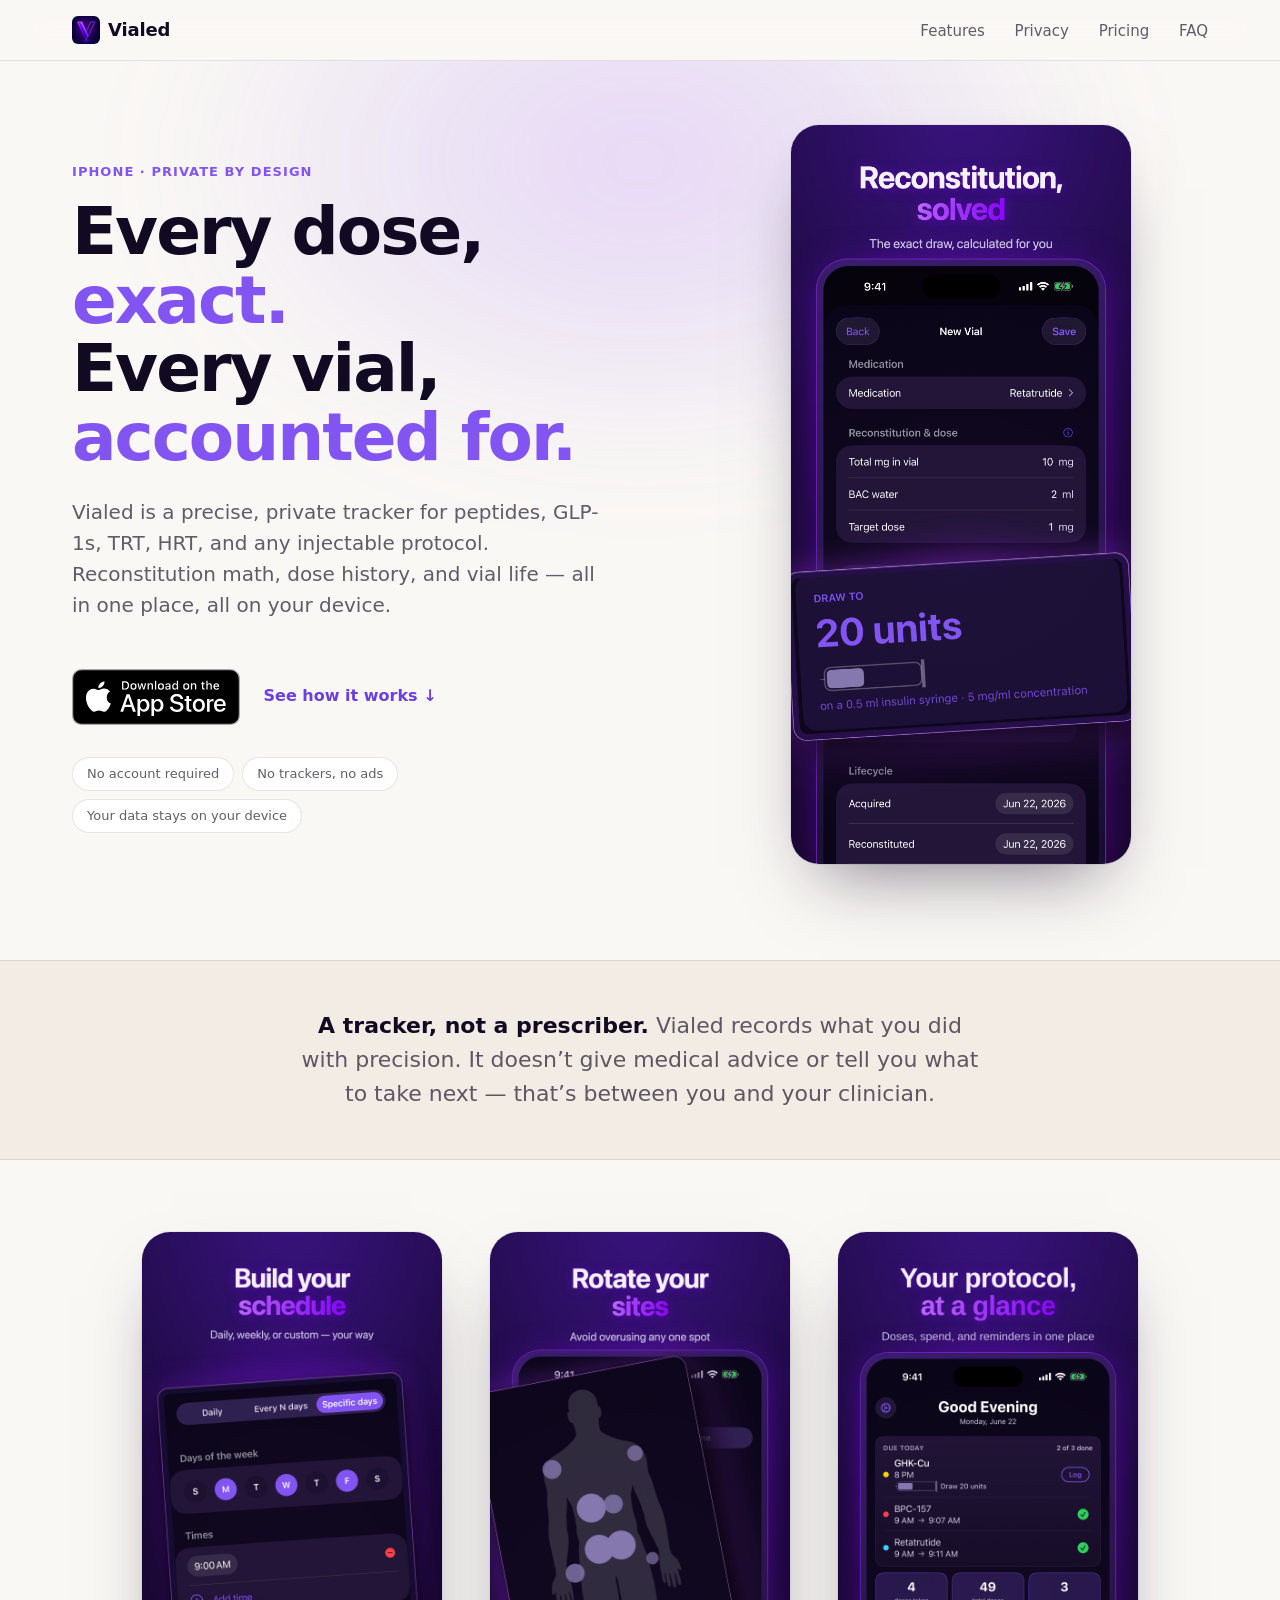
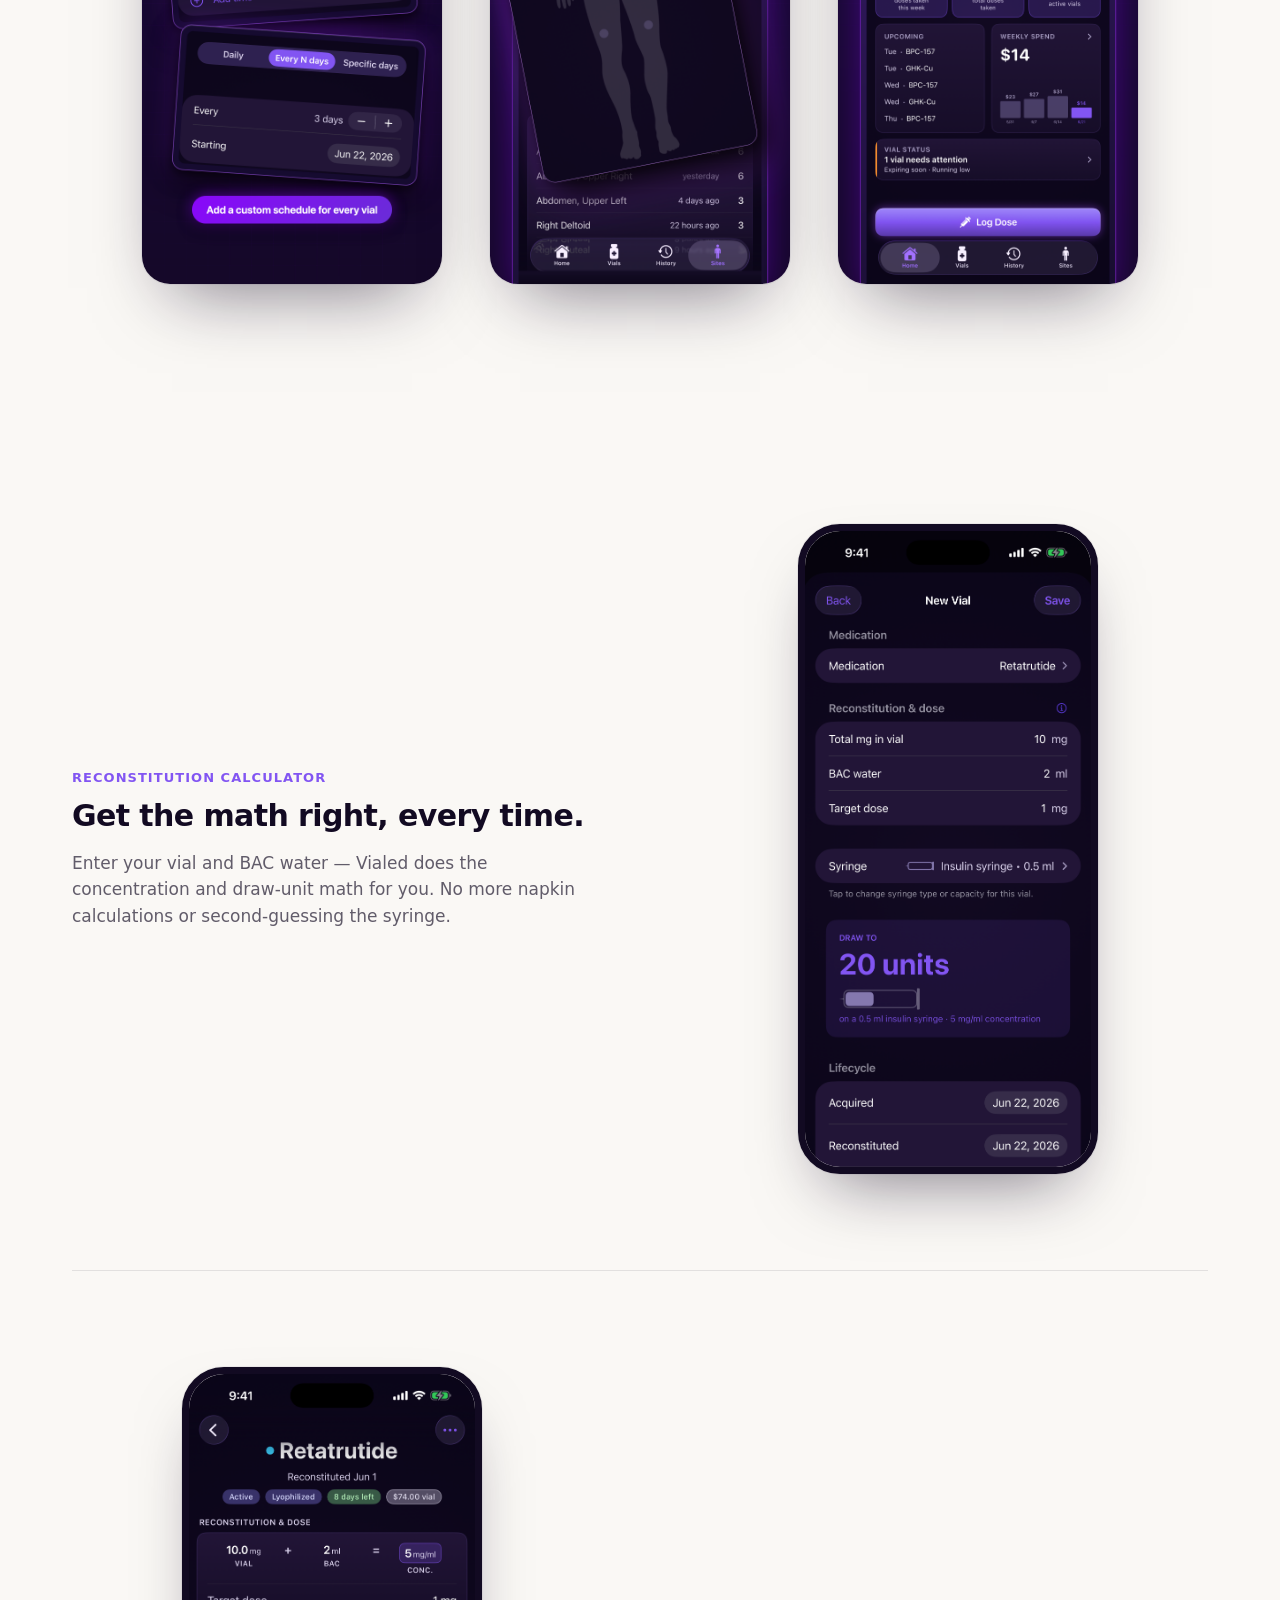
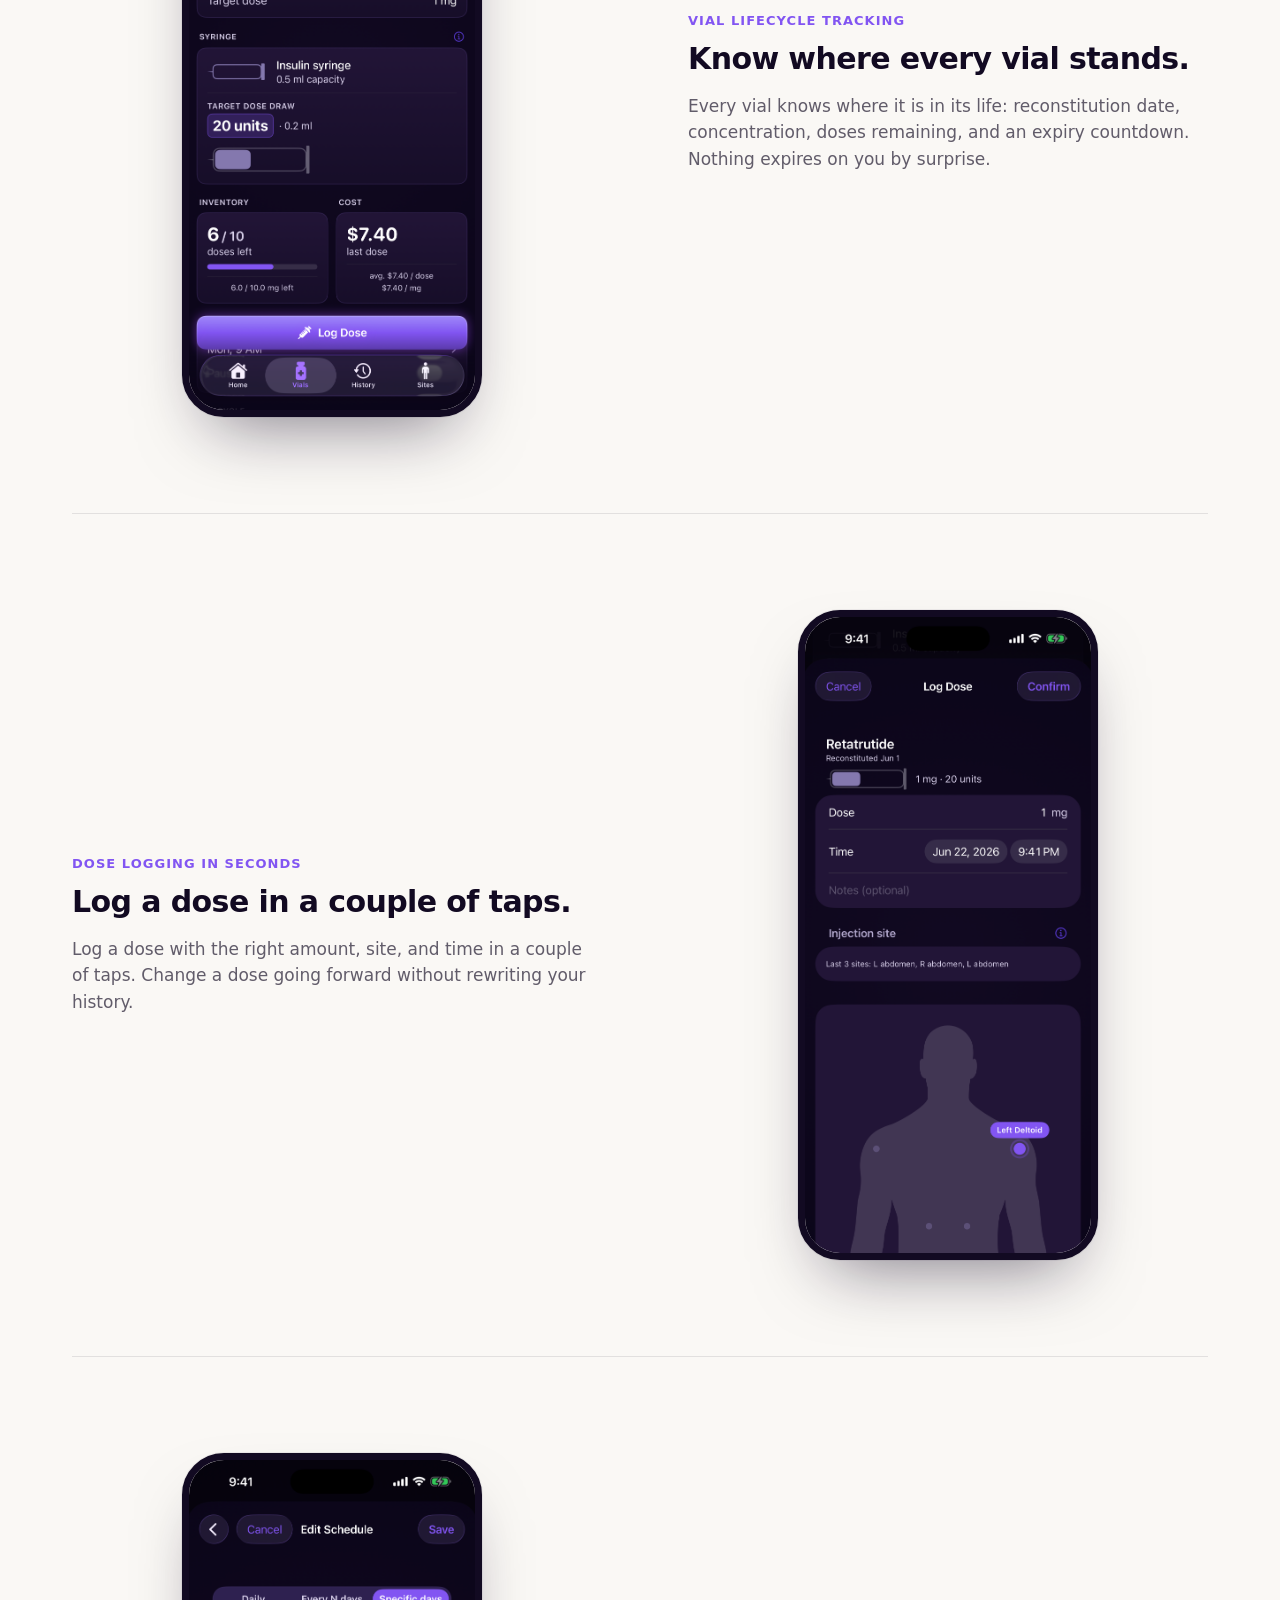
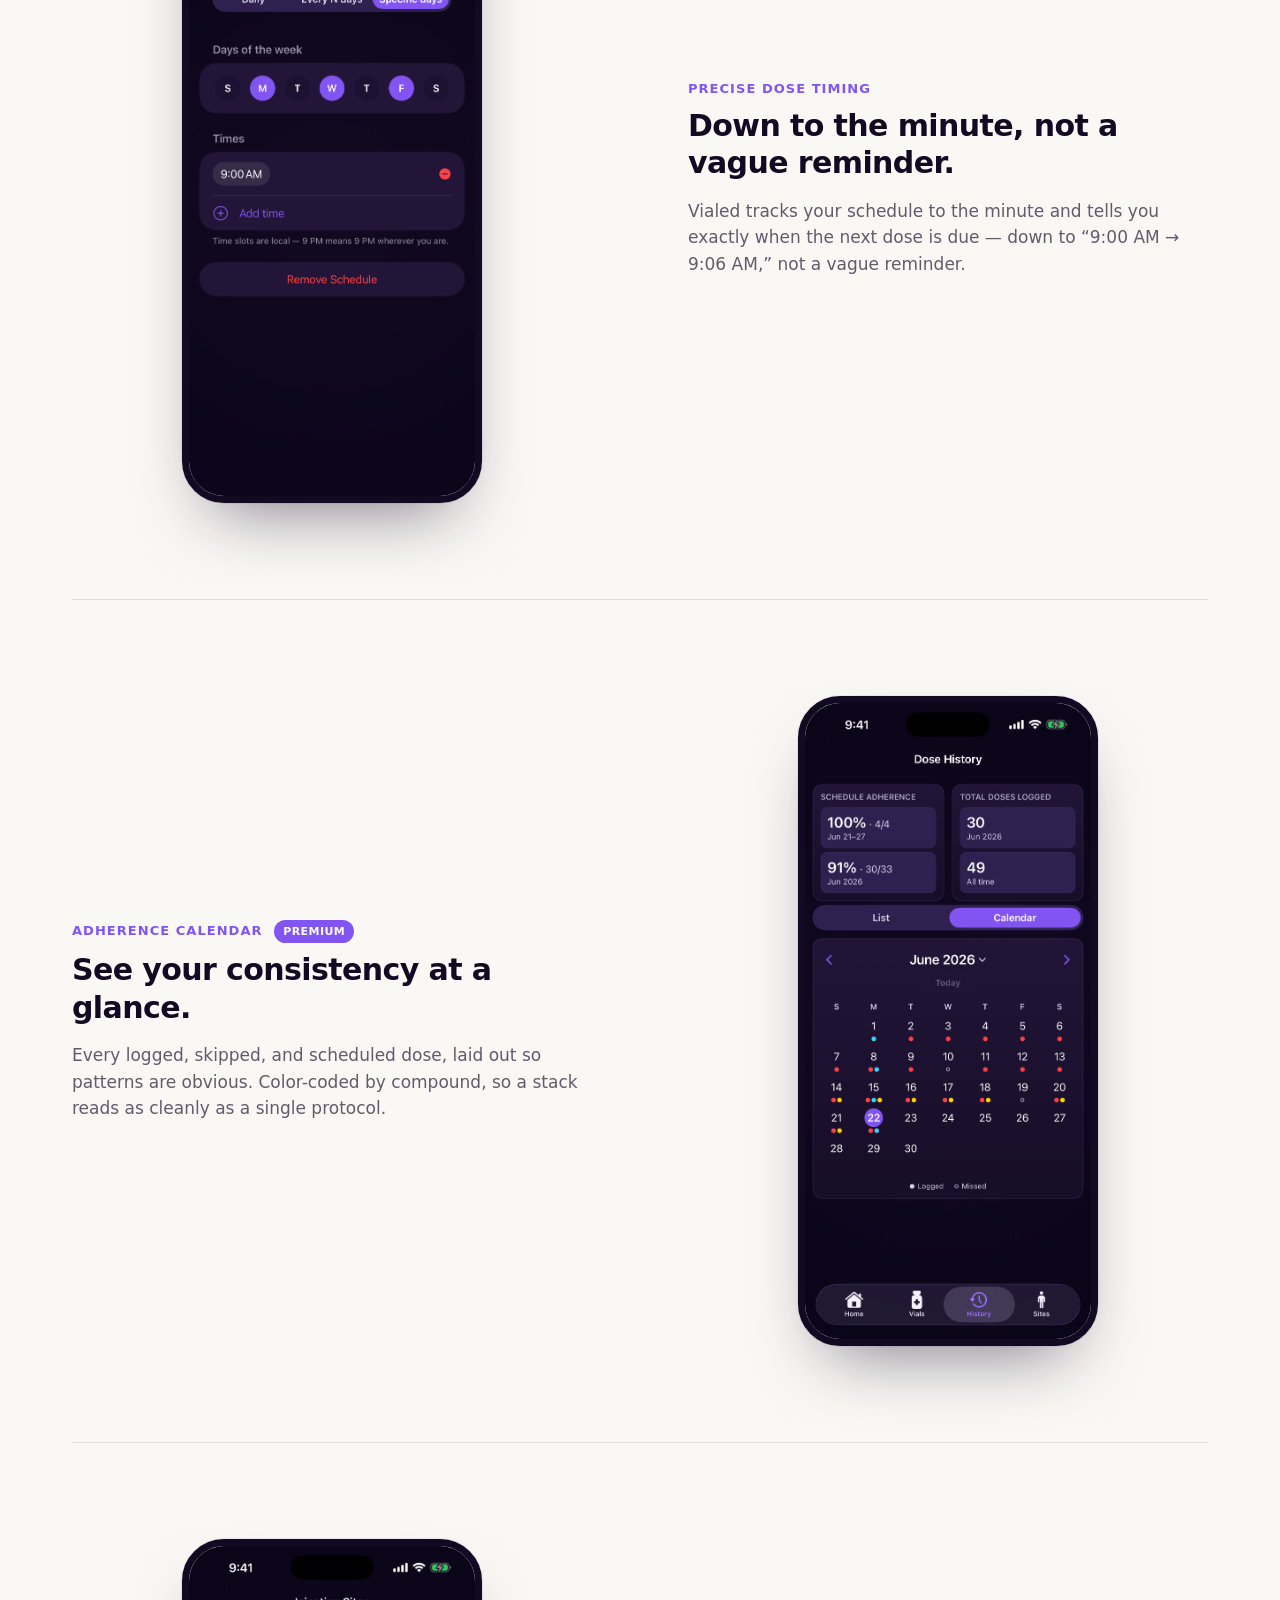
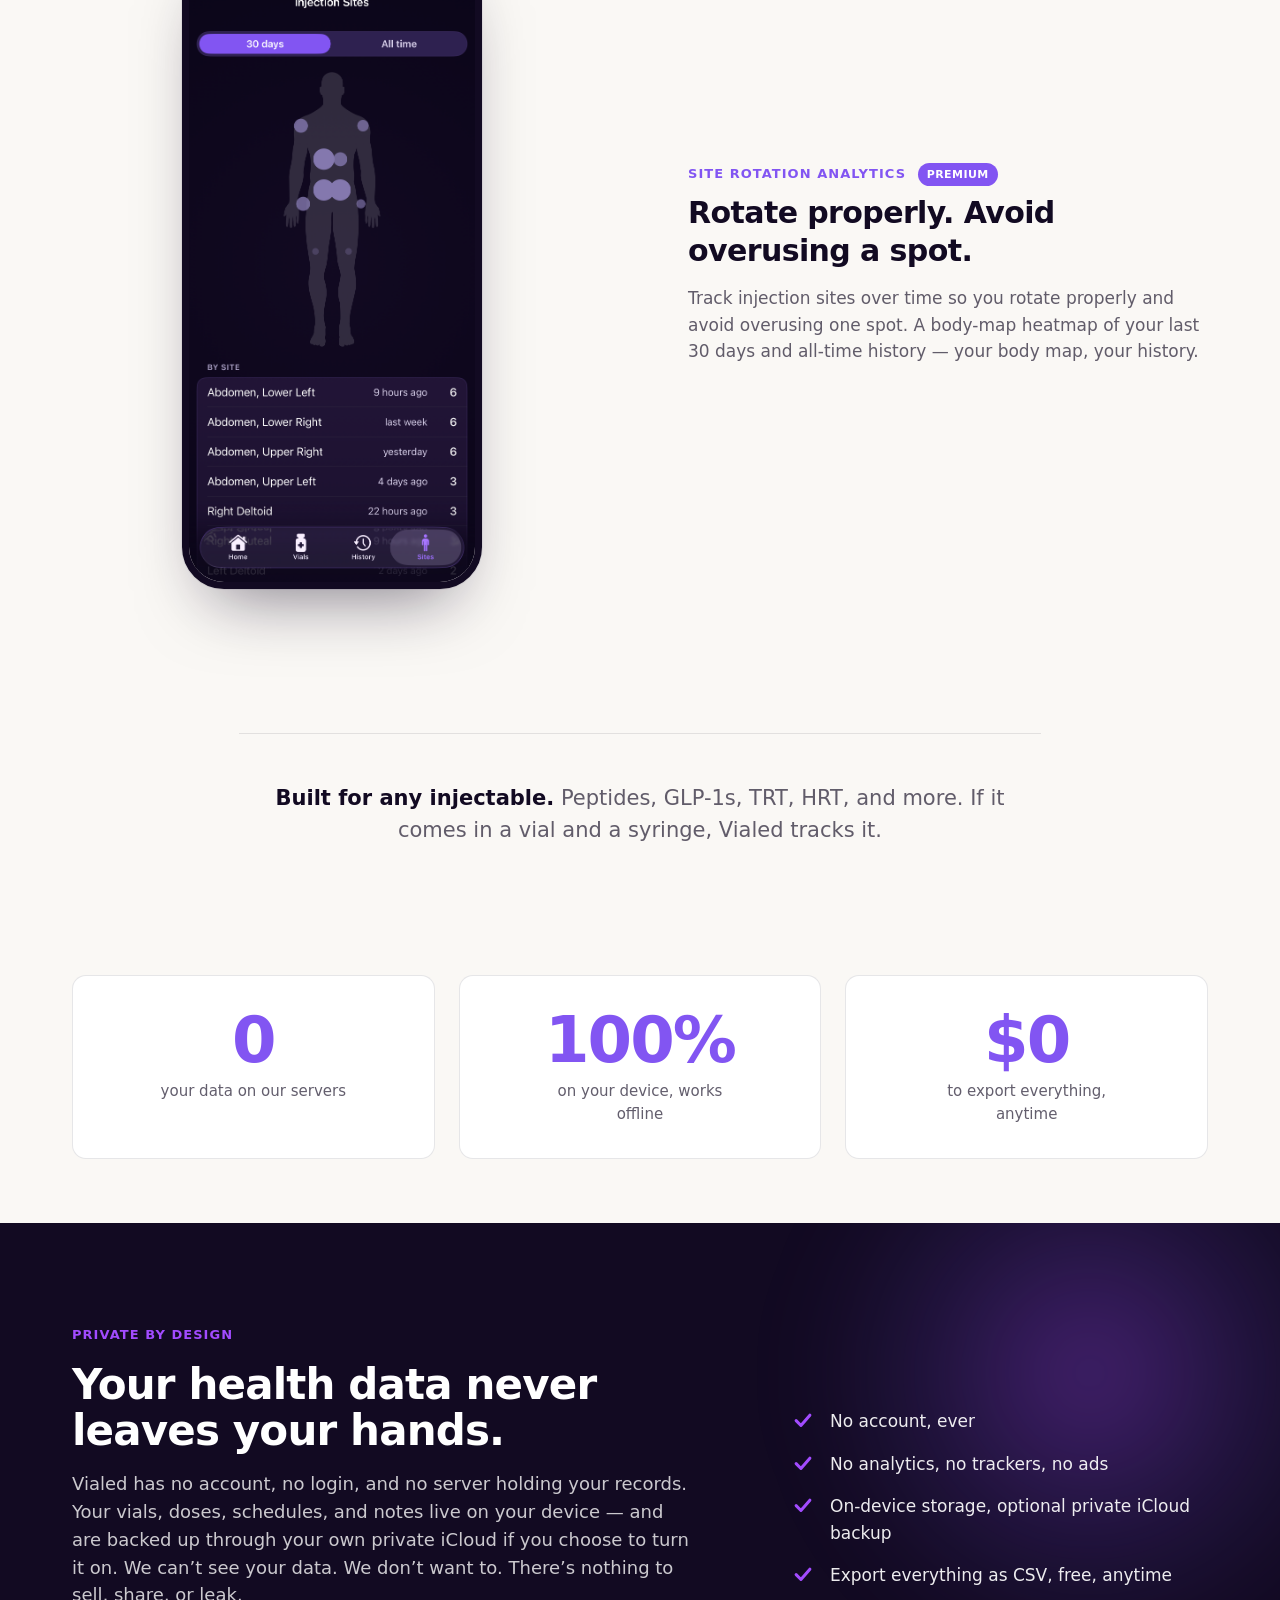
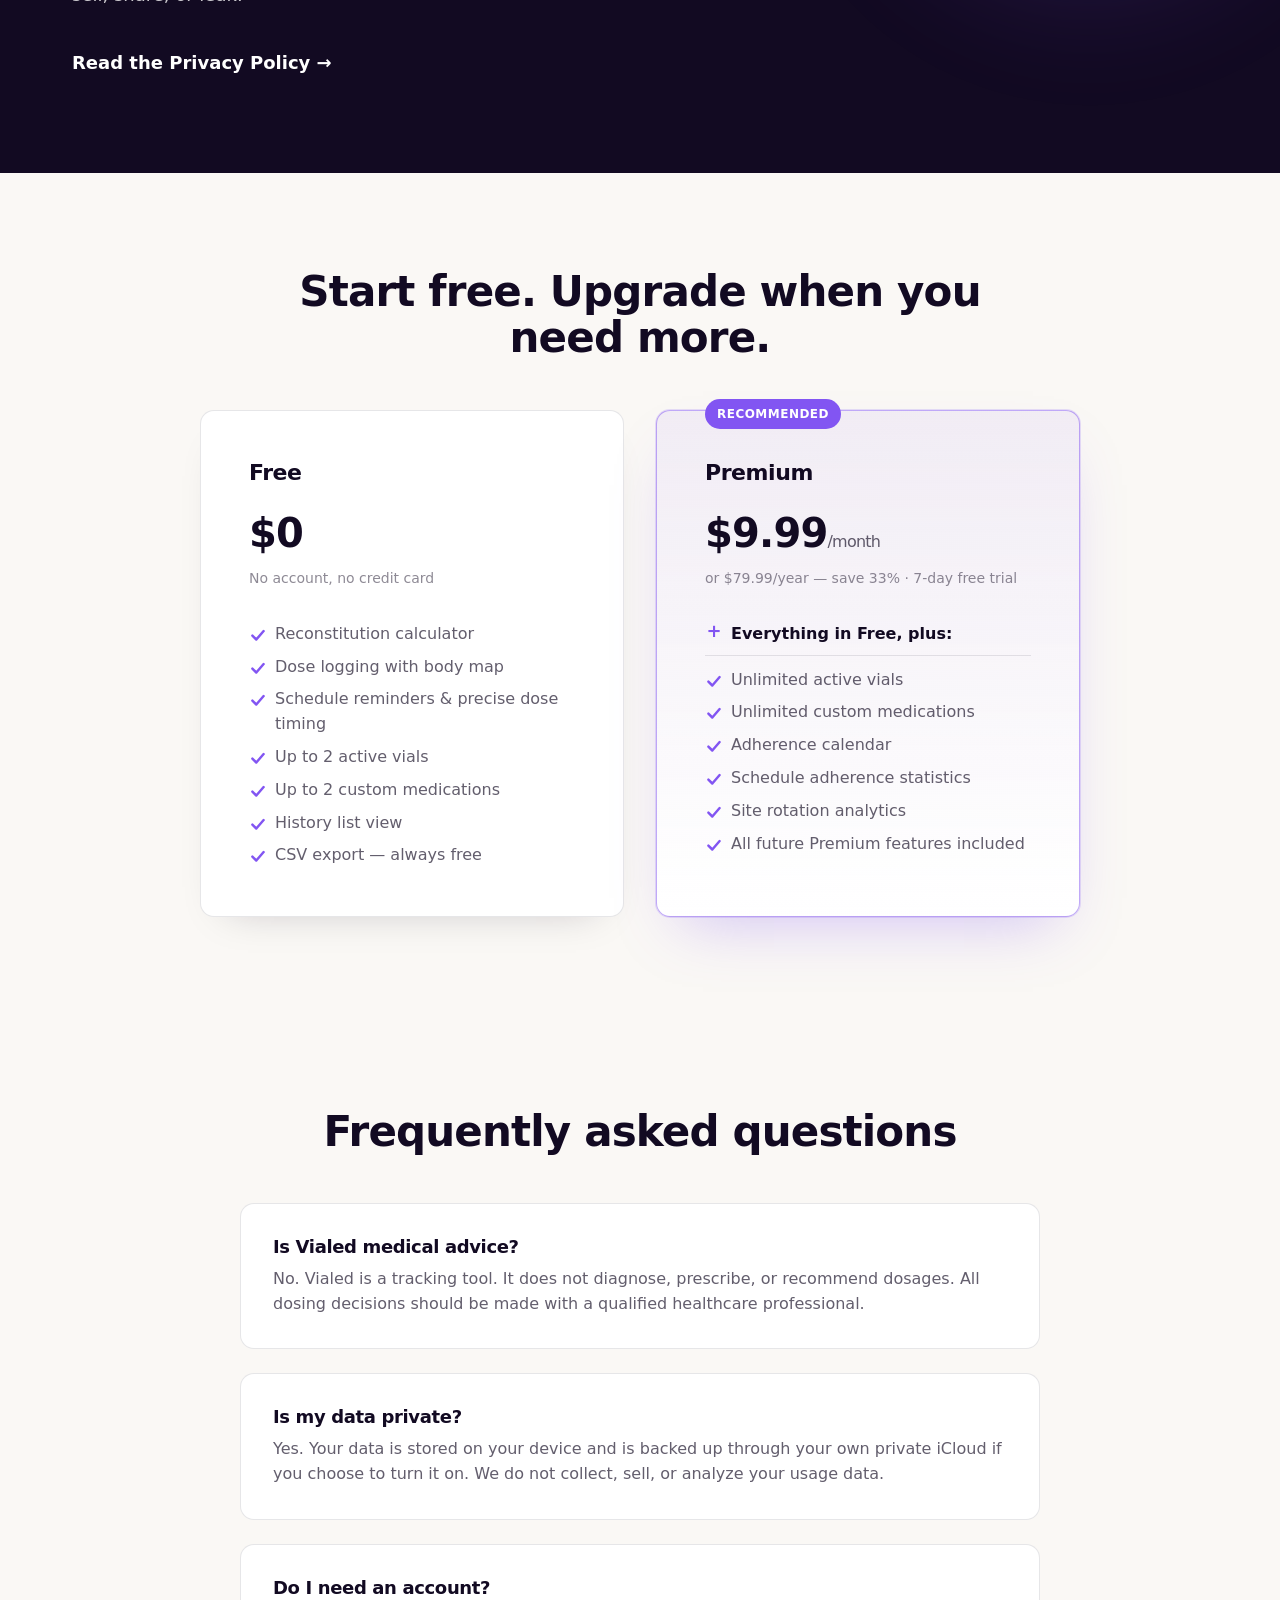
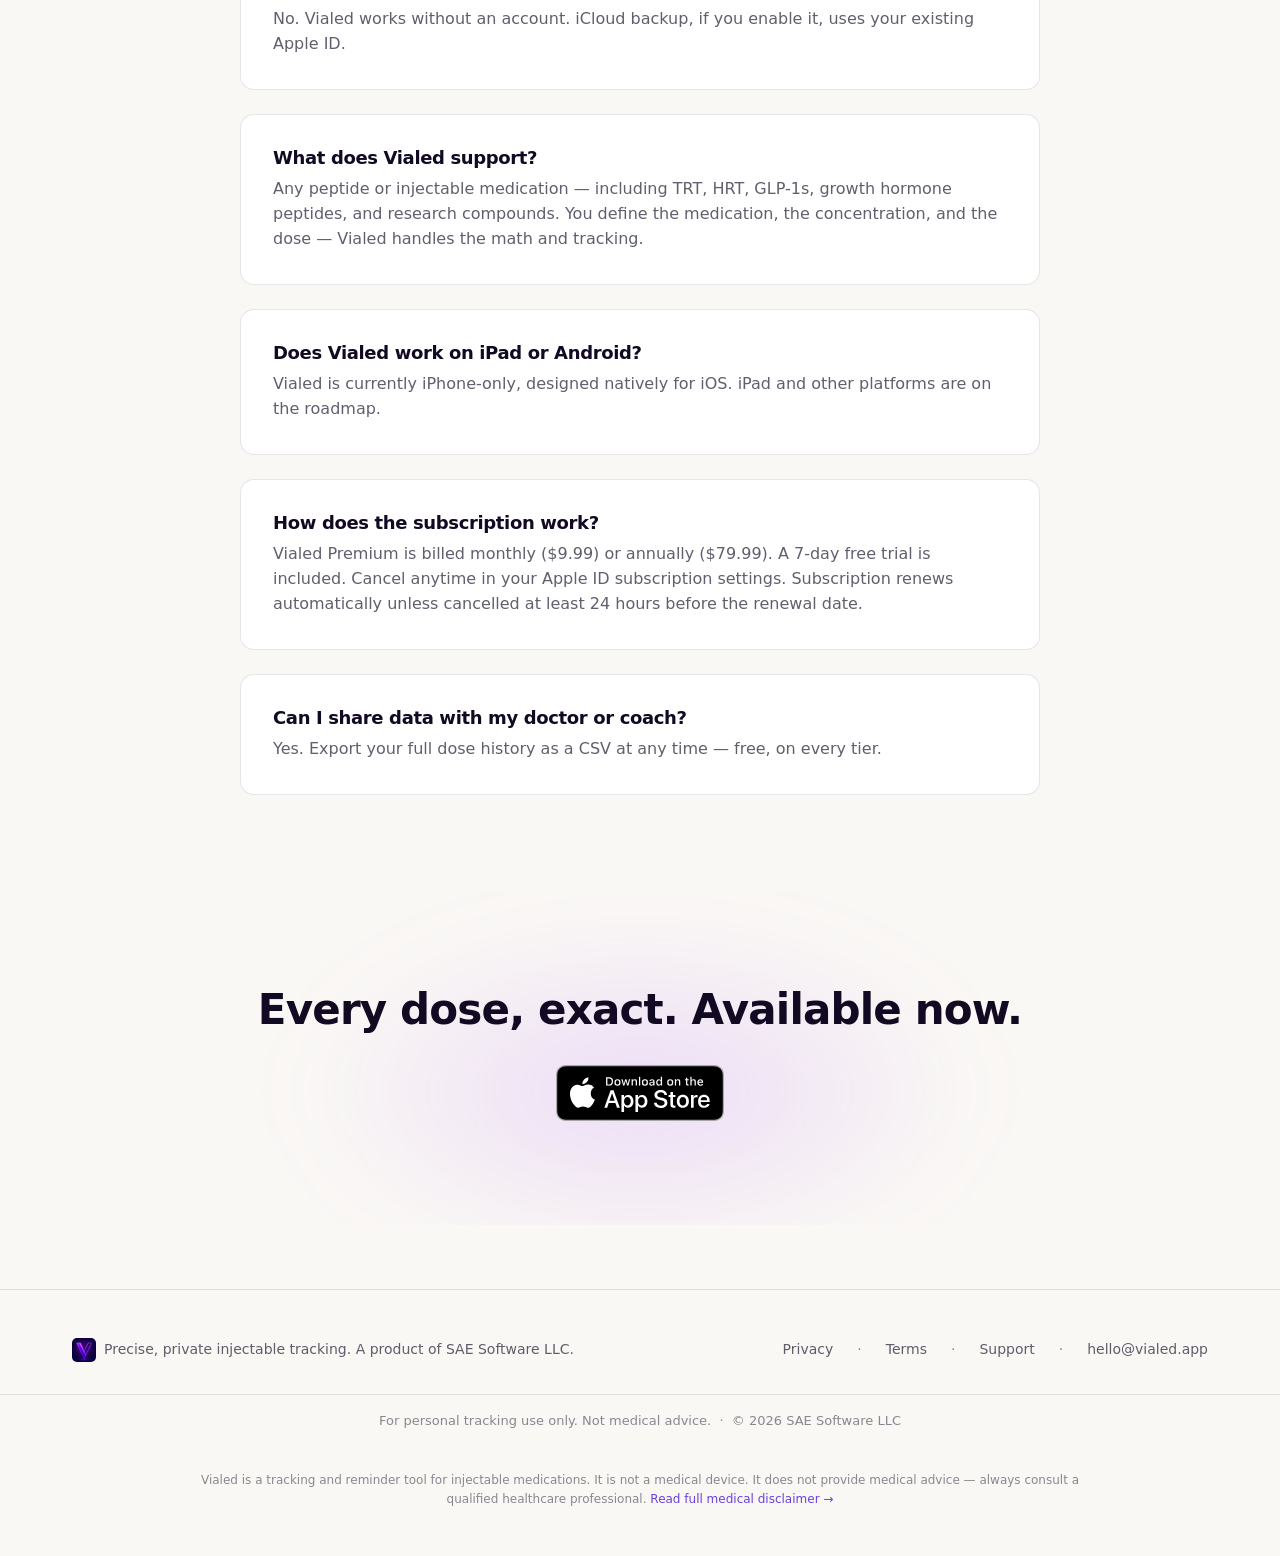
==== commit 517f5016: "V1.1 redesign: dark-mode assets, showcase band, sync→backup copy fix Imagery - Hero: swap home.jpg f" ====
--- a/index.html
+++ b/index.html
@@ -14,13 +14,16 @@
   <meta property="og:url" content="https://vialed.app/" />
   <meta property="og:title" content="Vialed — Precise, private tracking for every injectable protocol" />
   <meta property="og:description" content="Reconstitution math, dose history, vial life, and precise dose timing — all in one place, all on your device." />
-  <meta property="og:image" content="https://vialed.app/assets/vialed-logo-light.png" />
+  <meta property="og:image" content="https://vialed.app/images/marketing/reconstitution-card.png" />
+  <meta property="og:image:width" content="1320" />
+  <meta property="og:image:height" content="2868" />
+  <meta property="og:image:alt" content="Vialed reconstitution calculator — the exact draw, calculated for you." />
 
   <!-- Twitter -->
   <meta name="twitter:card" content="summary_large_image" />
   <meta name="twitter:title" content="Vialed — Precise, private tracking for every injectable protocol" />
   <meta name="twitter:description" content="Reconstitution math, dose history, vial life, and precise dose timing — all in one place, all on your device." />
-  <meta name="twitter:image" content="https://vialed.app/assets/vialed-logo-light.png" />
+  <meta name="twitter:image" content="https://vialed.app/images/marketing/reconstitution-card.png" />
 
   <!-- Favicons generated from vialed-logo-light.png via sips. See assets/README.md. -->
   <link rel="icon" type="image/png" sizes="32x32" href="assets/favicon-32x32.png" />
@@ -74,7 +77,7 @@
       </ul>
     </div>
     <div class="hero-visual">
-      <img class="phone-shot" src="images/screenshots/home.jpg" width="1200" height="2607" alt="Vialed home dashboard showing the next dose due and a list of active vials with doses remaining" />
+      <img class="marketing-card" src="images/marketing/reconstitution-card.png" width="1320" height="2868" alt="Vialed reconstitution calculator showing the exact draw — &ldquo;draw to 20 units&rdquo; for a precise dose" />
     </div>
   </div>
 </section>
@@ -85,6 +88,21 @@
 <section class="positioning" aria-label="What Vialed is">
   <div class="container">
     <p><strong>A tracker, not a prescriber.</strong> Vialed records what you did with precision. It doesn&rsquo;t give medical advice or tell you what to take next — that&rsquo;s between you and your clinician.</p>
+  </div>
+</section>
+
+<!-- ============================================================
+     Showcase band — "the app at a glance". Captioned marketing cards;
+     row on desktop, horizontal swipe on mobile. No surrounding copy.
+     ============================================================ -->
+<section class="showcase" aria-label="Vialed at a glance">
+  <h2 class="sr-only">Vialed at a glance</h2>
+  <div class="container">
+    <div class="showcase-track">
+      <img class="marketing-card" src="images/marketing/schedule-card.png" width="1320" height="2868" loading="lazy" alt="Vialed schedule builder — daily, every-N-days, or specific-day dosing. Caption: Build your schedule" />
+      <img class="marketing-card" src="images/marketing/sites-card.png" width="1320" height="2868" loading="lazy" alt="Vialed injection-site body map for rotating sites. Caption: Rotate your sites" />
+      <img class="marketing-card" src="images/marketing/protocol-card.png" width="1320" height="2868" loading="lazy" alt="Vialed home dashboard with today's doses, weekly spend, and vial status. Caption: Your protocol, at a glance" />
+    </div>
   </div>
 </section>
 
@@ -102,7 +120,7 @@
         <p>Enter your vial and BAC water — Vialed does the concentration and draw-unit math for you. No more napkin calculations or second-guessing the syringe.</p>
       </div>
       <div class="feature-visual">
-        <img class="phone-shot" src="images/screenshots/reconstitution.jpg" width="1200" height="2607" loading="lazy" alt="Vial detail screen showing the reconstitution calculator with vial size, bacteriostatic water, and syringe units per dose" />
+        <img class="phone-shot" src="images/screenshots/dark/reconstitution.png" width="1320" height="2868" loading="lazy" alt="Vial detail screen showing the reconstitution calculator with vial size, bacteriostatic water, and syringe units per dose" />
       </div>
     </div>
 
@@ -114,7 +132,7 @@
         <p>Every vial knows where it is in its life: reconstitution date, concentration, doses remaining, and an expiry countdown. Nothing expires on you by surprise.</p>
       </div>
       <div class="feature-visual">
-        <img class="phone-shot" src="images/screenshots/vials.jpg" width="1200" height="2607" loading="lazy" alt="Vial detail screen showing cost per dose, lifecycle, and dosing schedule for an active vial" />
+        <img class="phone-shot" src="images/screenshots/dark/vials.png" width="1320" height="2868" loading="lazy" alt="Vial detail screen showing cost per dose, lifecycle, and dosing schedule for an active vial" />
       </div>
     </div>
 
@@ -126,7 +144,7 @@
         <p>Log a dose with the right amount, site, and time in a couple of taps. Change a dose going forward without rewriting your history.</p>
       </div>
       <div class="feature-visual">
-        <img class="phone-shot" src="images/screenshots/dose-logging.jpg" width="1200" height="2607" loading="lazy" alt="Log dose screen with a body map for selecting the injection site alongside the dose entry form" />
+        <img class="phone-shot" src="images/screenshots/dark/dose-logging.png" width="1320" height="2868" loading="lazy" alt="Log dose screen with a body map for selecting the injection site alongside the dose entry form" />
       </div>
     </div>
 
@@ -138,7 +156,7 @@
         <p>Vialed tracks your schedule to the minute and tells you exactly when the next dose is due — down to &ldquo;9:00 AM → 9:06 AM,&rdquo; not a vague reminder.</p>
       </div>
       <div class="feature-visual">
-        <img class="phone-shot" src="images/screenshots/schedules.jpg" width="1200" height="2607" loading="lazy" alt="Edit schedule screen for setting per-compound dosing frequency and reminder times" />
+        <img class="phone-shot" src="images/screenshots/dark/schedules.png" width="1320" height="2868" loading="lazy" alt="Edit schedule screen for setting per-compound dosing frequency and reminder times" />
       </div>
     </div>
 
@@ -150,7 +168,7 @@
         <p>Every logged, skipped, and scheduled dose, laid out so patterns are obvious. Color-coded by compound, so a stack reads as cleanly as a single protocol.</p>
       </div>
       <div class="feature-visual">
-        <img class="phone-shot" src="images/screenshots/multi-compound.jpg" width="1200" height="2607" loading="lazy" alt="Adherence calendar showing logged doses across multiple compounds with colored dots and markers" />
+        <img class="phone-shot" src="images/screenshots/dark/adherence.png" width="1320" height="2868" loading="lazy" alt="Adherence calendar showing logged doses across multiple compounds with colored dots and markers" />
       </div>
     </div>
 
@@ -162,7 +180,7 @@
         <p>Track injection sites over time so you rotate properly and avoid overusing one spot. A body-map heatmap of your last 30 days and all-time history — your body map, your history.</p>
       </div>
       <div class="feature-visual">
-        <img class="phone-shot" src="images/screenshots/site-rotation.jpg" width="1200" height="2607" loading="lazy" alt="Sites tab showing a body-map heatmap of injection frequency over the last 30 days with a ranked per-site list below" />
+        <img class="phone-shot" src="images/screenshots/dark/site-rotation.png" width="1320" height="2868" loading="lazy" alt="Sites tab showing a body-map heatmap of injection frequency over the last 30 days with a ranked per-site list below" />
       </div>
     </div>
 
@@ -201,13 +219,13 @@
     <div class="privacy-panel-copy">
       <span class="eyebrow">Private by design</span>
       <h2>Your health data never leaves your hands.</h2>
-      <p>Vialed has no account, no login, and no server holding your records. Your vials, doses, schedules, and notes live on your device — and sync only through your own private iCloud if you choose to turn it on. We can&rsquo;t see your data. We don&rsquo;t want to. There&rsquo;s nothing to sell, share, or leak.</p>
+      <p>Vialed has no account, no login, and no server holding your records. Your vials, doses, schedules, and notes live on your device — and are backed up through your own private iCloud if you choose to turn it on. We can&rsquo;t see your data. We don&rsquo;t want to. There&rsquo;s nothing to sell, share, or leak.</p>
       <a class="privacy-link" href="/privacy.html">Read the Privacy Policy →</a>
     </div>
     <ul class="privacy-list">
       <li>No account, ever</li>
       <li>No analytics, no trackers, no ads</li>
-      <li>On-device storage, optional private iCloud sync</li>
+      <li>On-device storage, optional private iCloud backup</li>
       <li>Export everything as CSV, free, anytime</li>
     </ul>
   </div>
@@ -277,12 +295,12 @@
 
       <div class="faq-item">
         <h3>Is my data private?</h3>
-        <p>Yes. Your data is stored on your device and syncs only through your own private iCloud if you choose to turn it on. We do not collect, sell, or analyze your usage data.</p>
+        <p>Yes. Your data is stored on your device and is backed up through your own private iCloud if you choose to turn it on. We do not collect, sell, or analyze your usage data.</p>
       </div>
 
       <div class="faq-item">
         <h3>Do I need an account?</h3>
-        <p>No. Vialed works without an account. iCloud sync, if you enable it, uses your existing Apple ID.</p>
+        <p>No. Vialed works without an account. iCloud backup, if you enable it, uses your existing Apple ID.</p>
       </div>
 
       <div class="faq-item">
--- a/styles.css
+++ b/styles.css
@@ -113,6 +113,19 @@
   padding-top: var(--s-8);
   padding-bottom: var(--s-8);
   position: relative;
+}
+
+/* Visually hidden but available to screen readers (section headings, etc.) */
+.sr-only {
+  position: absolute;
+  width: 1px;
+  height: 1px;
+  padding: 0;
+  margin: -1px;
+  overflow: hidden;
+  clip: rect(0, 0, 0, 0);
+  white-space: nowrap;
+  border: 0;
 }
 
 .eyebrow {
@@ -291,6 +304,64 @@
 }
 
 /* -------------------------------------------------------------------------
+   Marketing cards — captioned PNGs (hero + showcase). Unlike .phone-shot
+   these already carry their own purple frame + baked caption, so no bezel:
+   just rounded corners and a soft lift on the warm base.
+   ------------------------------------------------------------------------- */
+
+.marketing-card {
+  display: block;
+  width: 100%;
+  border-radius: 28px;
+  box-shadow: 0 34px 70px -30px rgba(18, 10, 34, 0.55),
+              0 0 0 1px rgba(18, 10, 34, 0.06);
+}
+
+.hero .marketing-card { max-width: 340px; }
+
+/* -------------------------------------------------------------------------
+   Showcase band — "the app at a glance". Horizontal swipe on mobile
+   (scroll-snap), an even 3-up row on desktop.
+   ------------------------------------------------------------------------- */
+
+.showcase { padding-top: var(--s-7); padding-bottom: var(--s-7); }
+
+.showcase-track {
+  display: flex;
+  gap: var(--s-4);
+  overflow-x: auto;
+  scroll-snap-type: x mandatory;
+  -webkit-overflow-scrolling: touch;
+  /* room so the card shadow isn't clipped by the scroll container */
+  padding: var(--s-2) var(--s-1) var(--s-5);
+  scrollbar-width: none;
+}
+.showcase-track::-webkit-scrollbar { display: none; }
+
+/* The card IS the <img> (a replaced flex item), so size it explicitly with
+   min-width:0 — otherwise flex's auto min-size floors at the intrinsic width
+   (1320px) and the card balloons to full width. */
+.showcase-track .marketing-card {
+  flex: 0 0 auto;
+  width: 76%;
+  min-width: 0;
+  scroll-snap-align: center;
+}
+
+@media (min-width: 640px) {
+  .showcase-track .marketing-card { width: 44%; }
+}
+
+@media (min-width: 1024px) {
+  .showcase-track {
+    overflow: visible;
+    gap: var(--s-6);
+    justify-content: center;
+  }
+  .showcase-track .marketing-card { width: 300px; }
+}
+
+/* -------------------------------------------------------------------------
    Positioning bar — "a tracker, not a prescriber"
    ------------------------------------------------------------------------- */
 
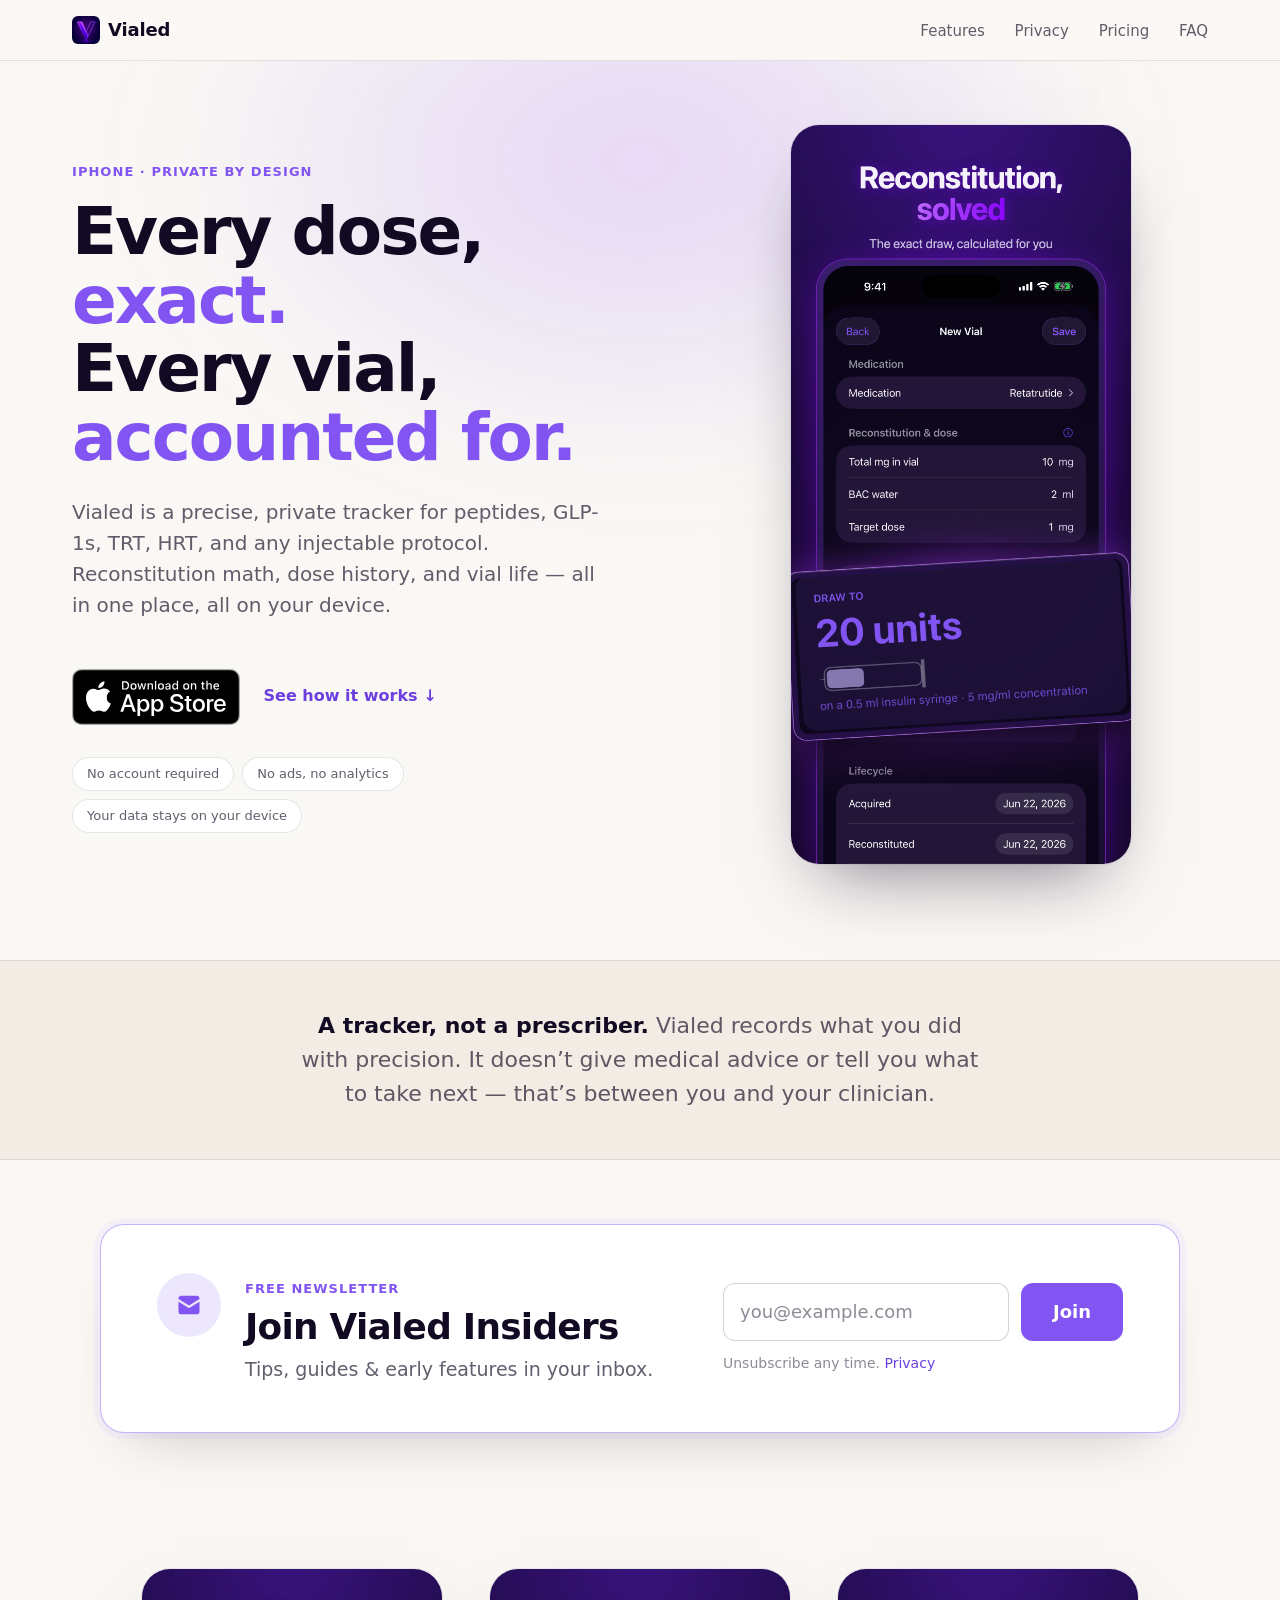
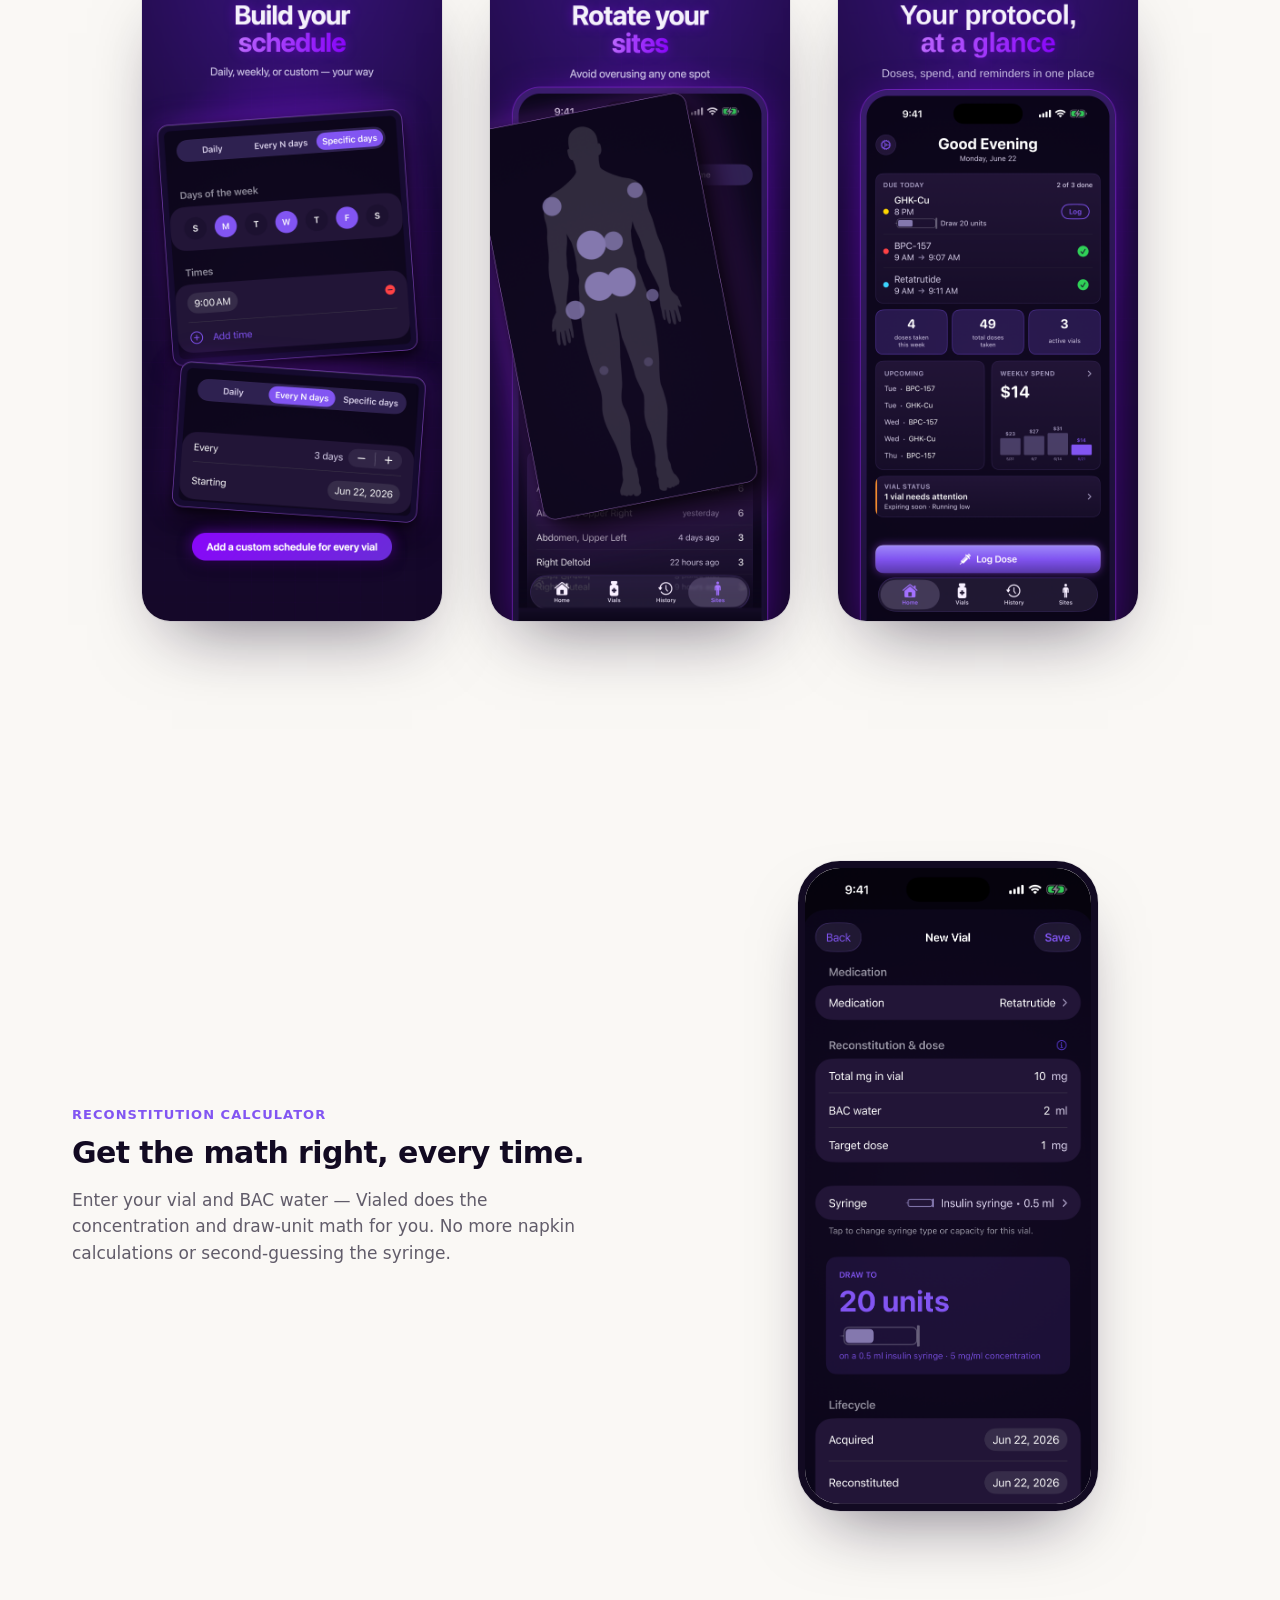
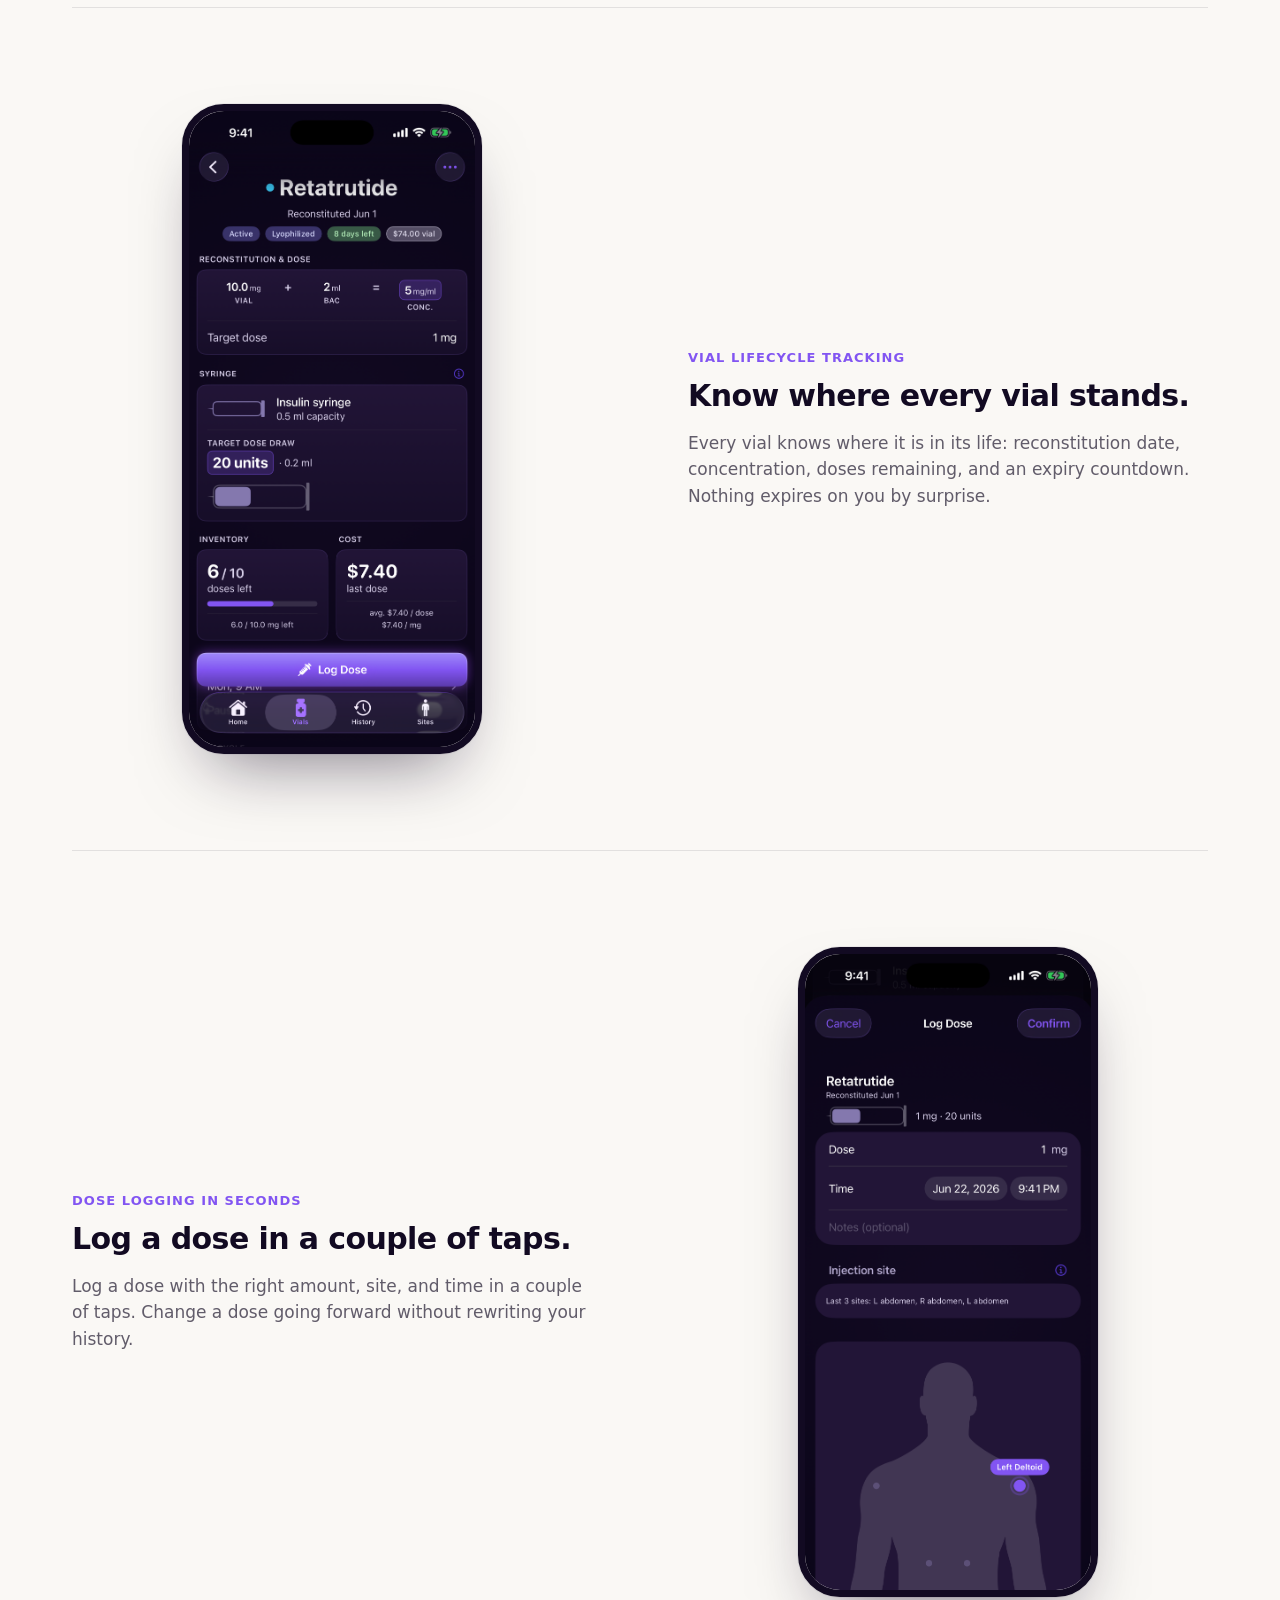
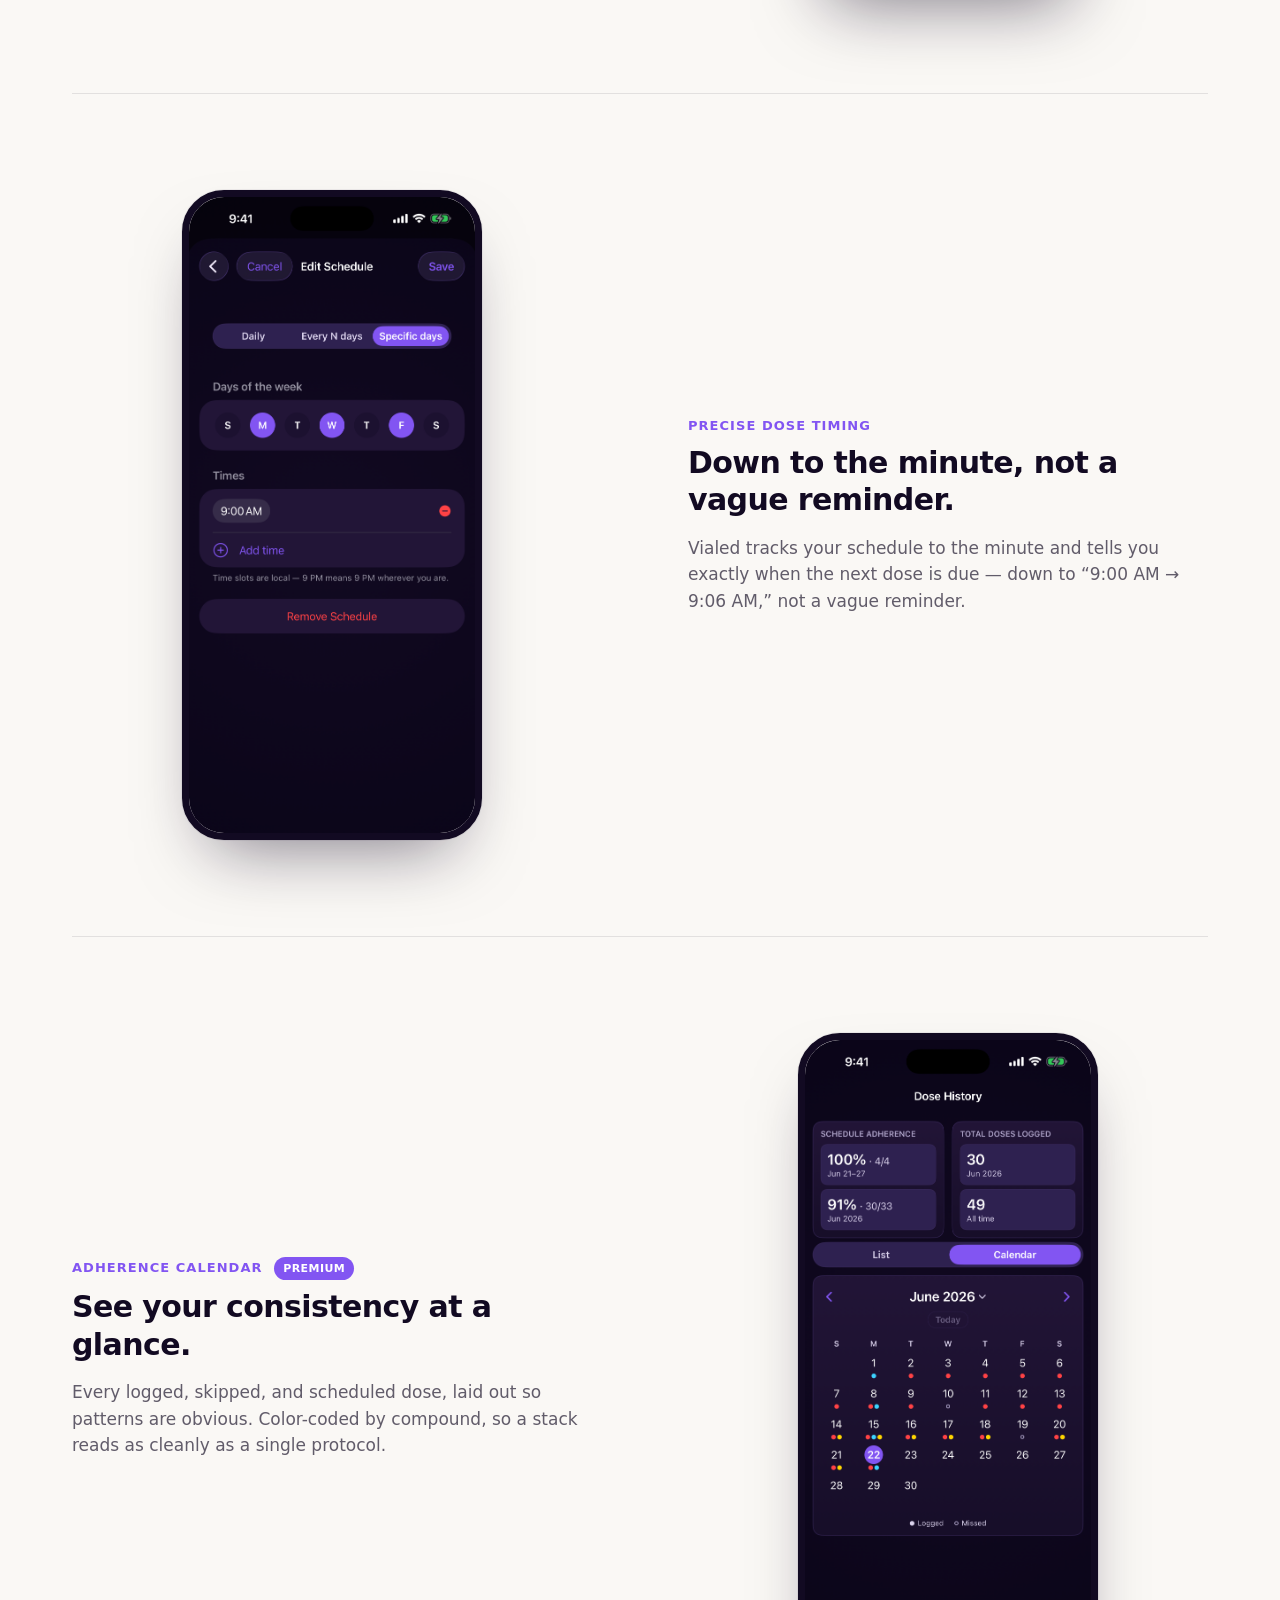
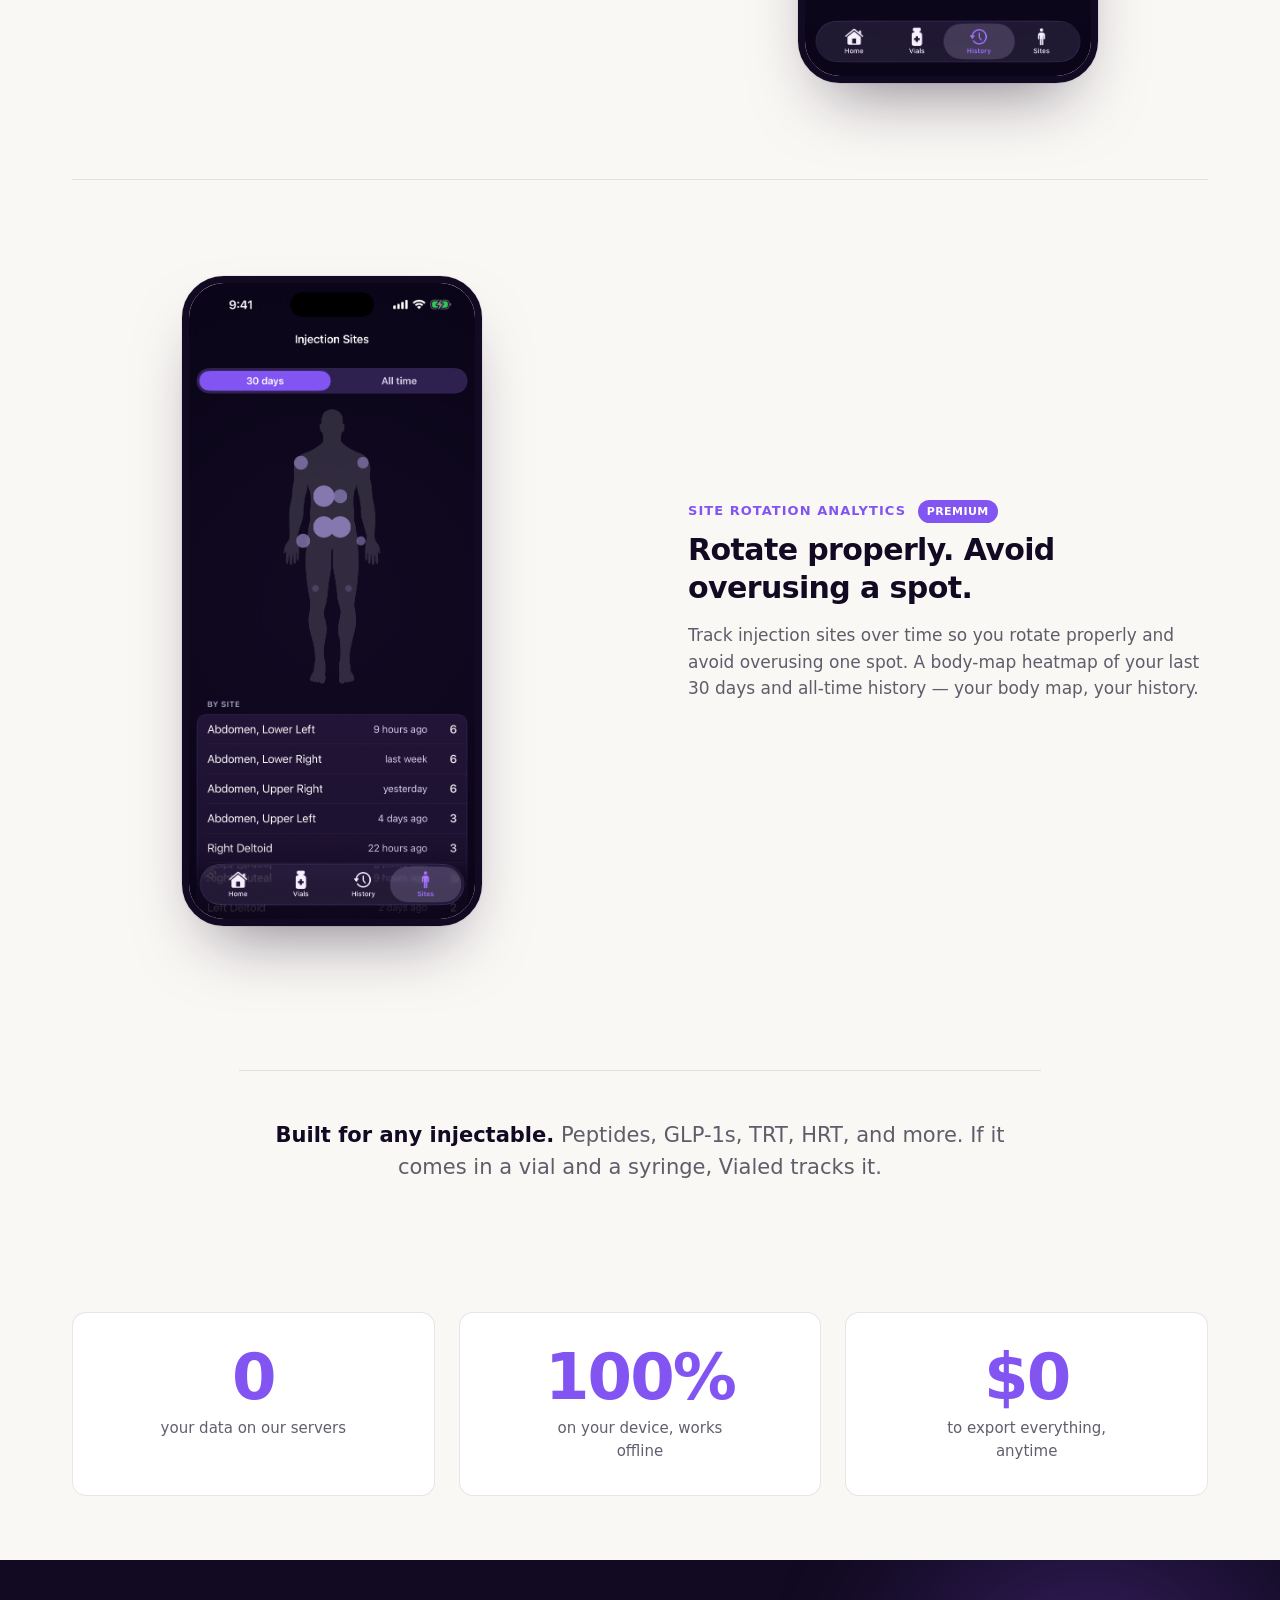
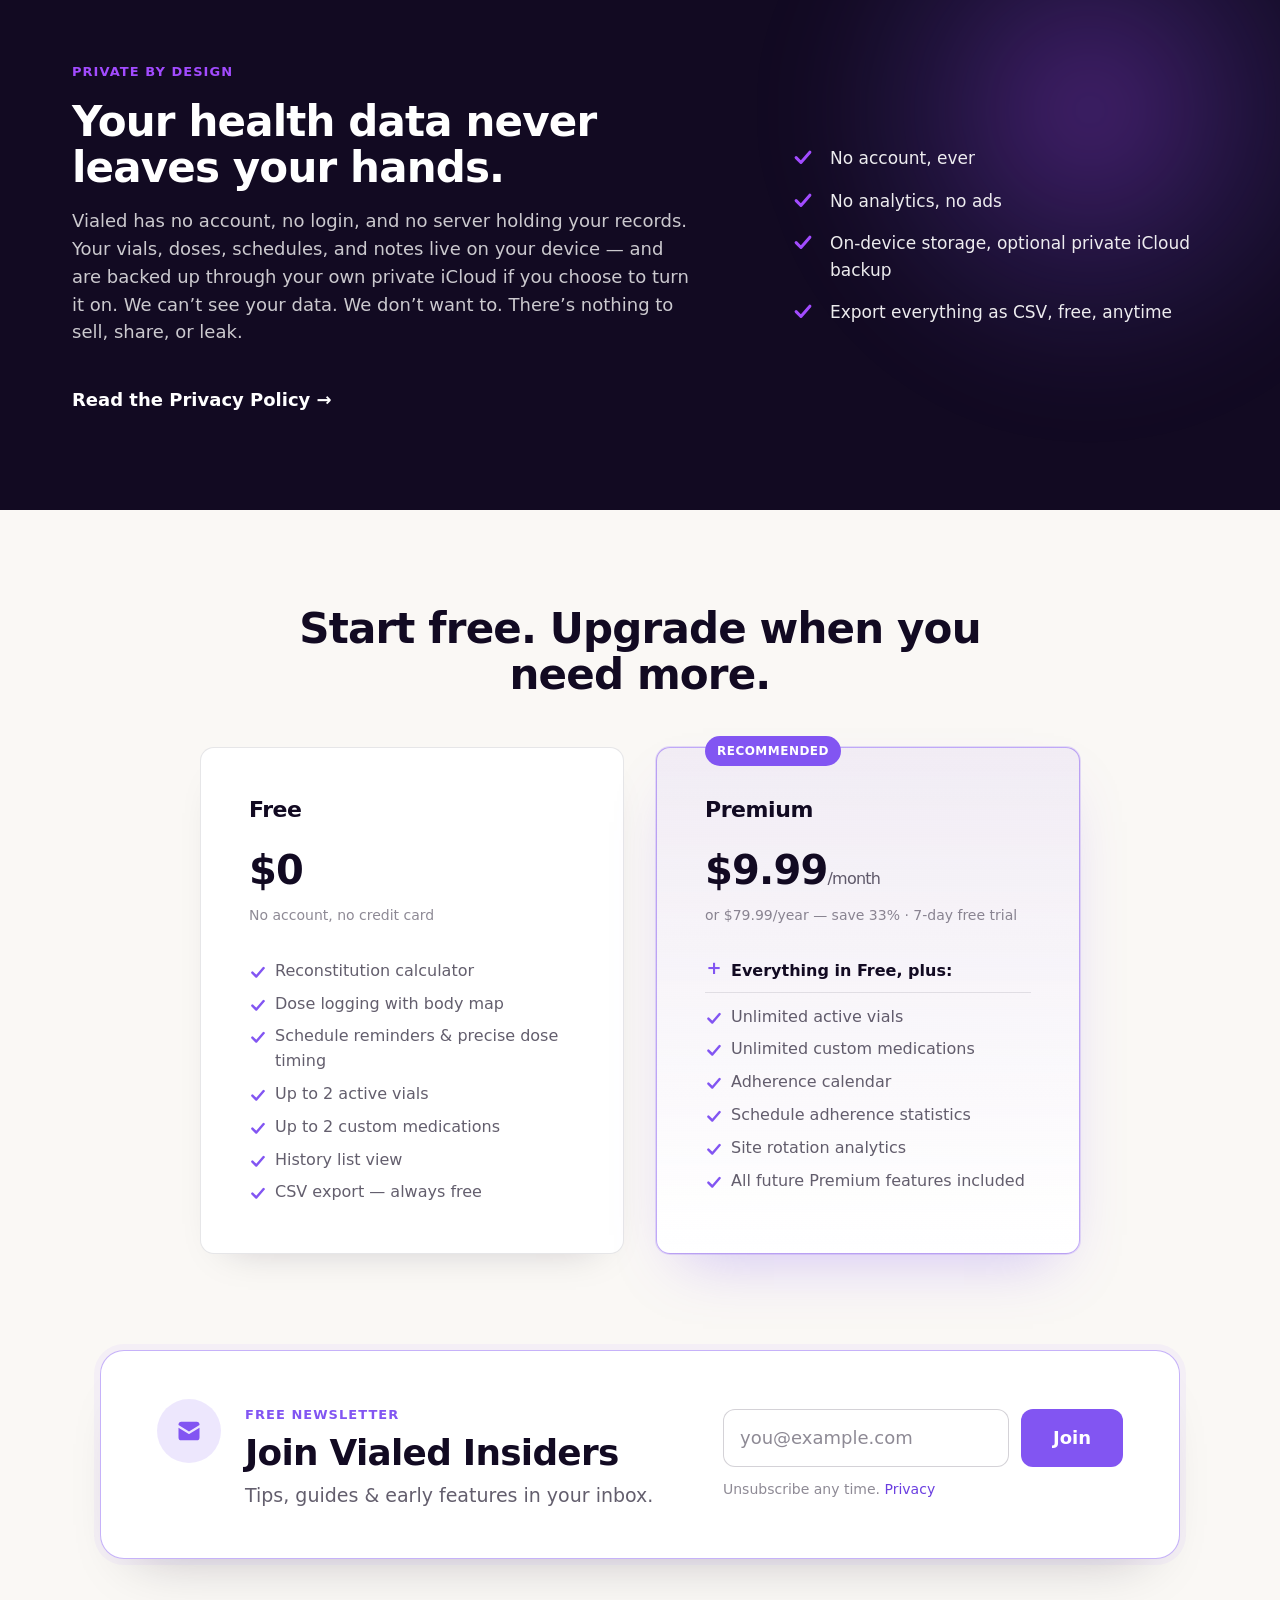
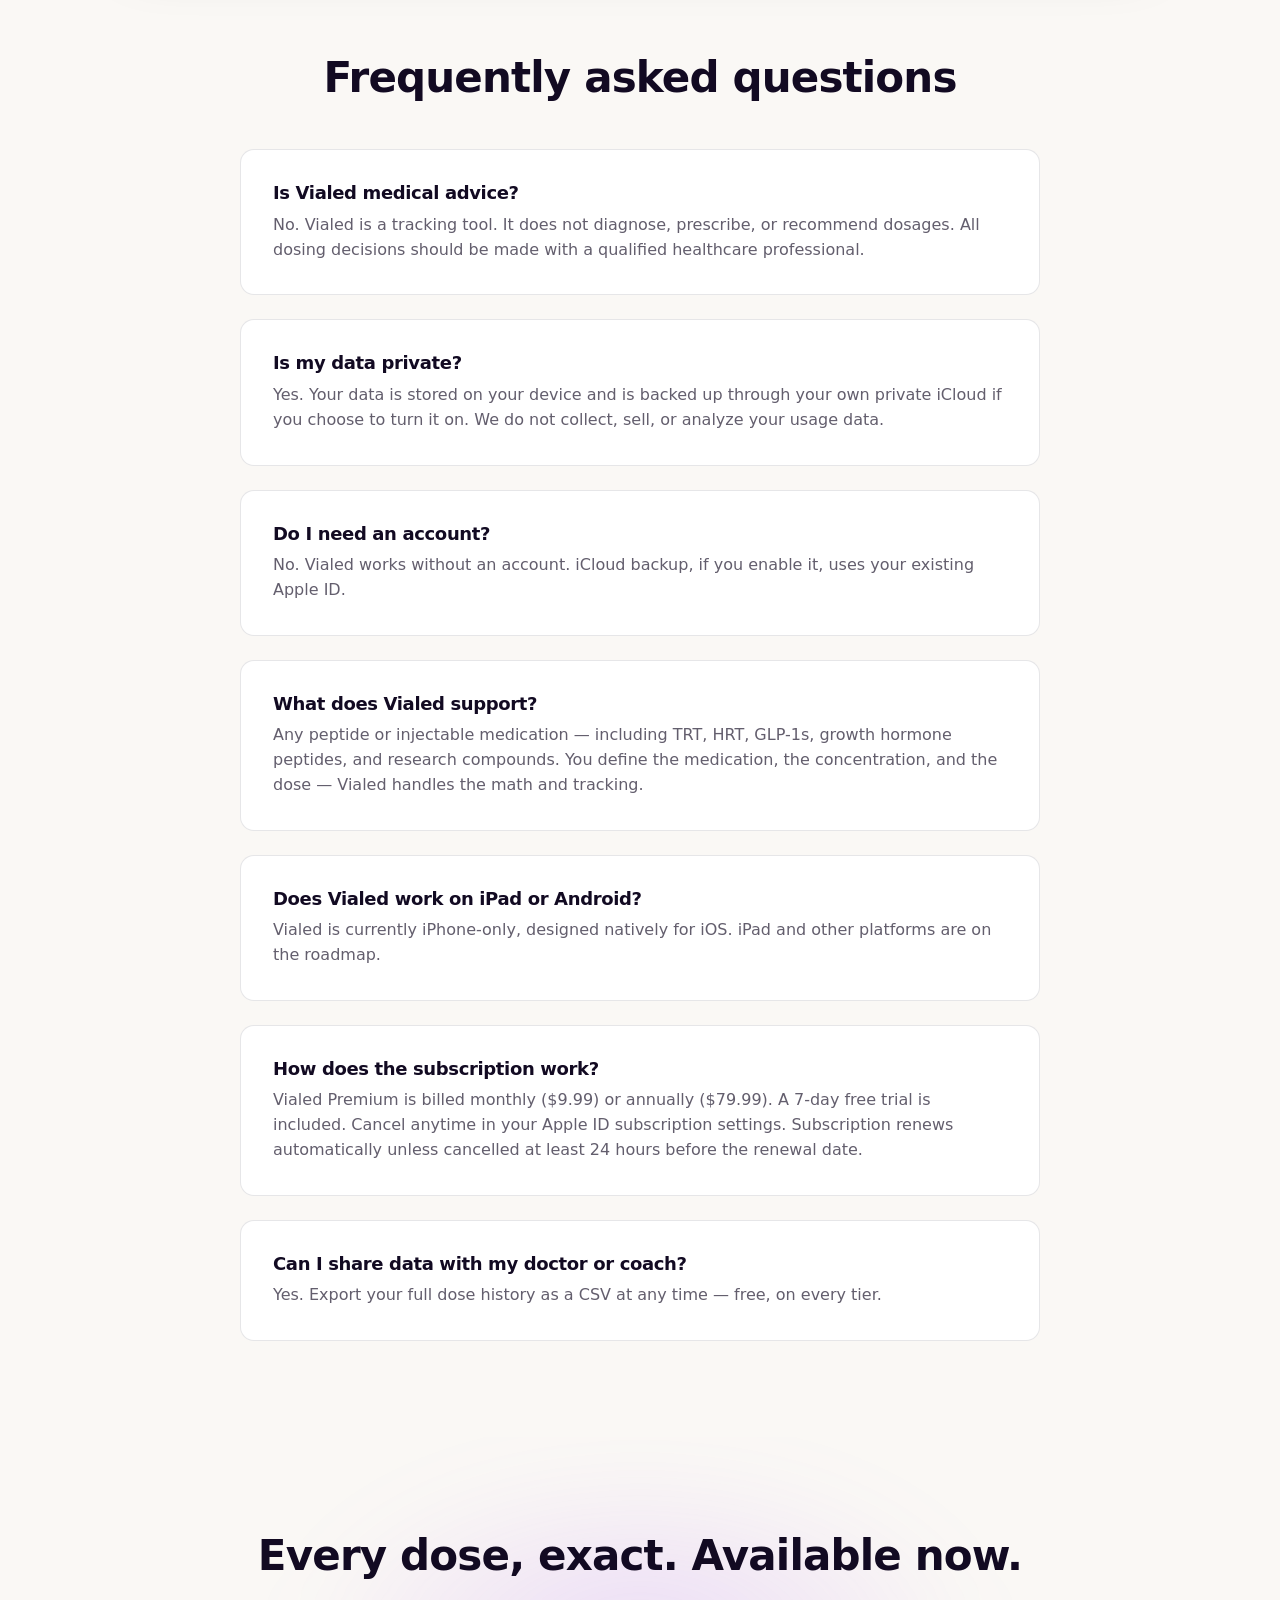
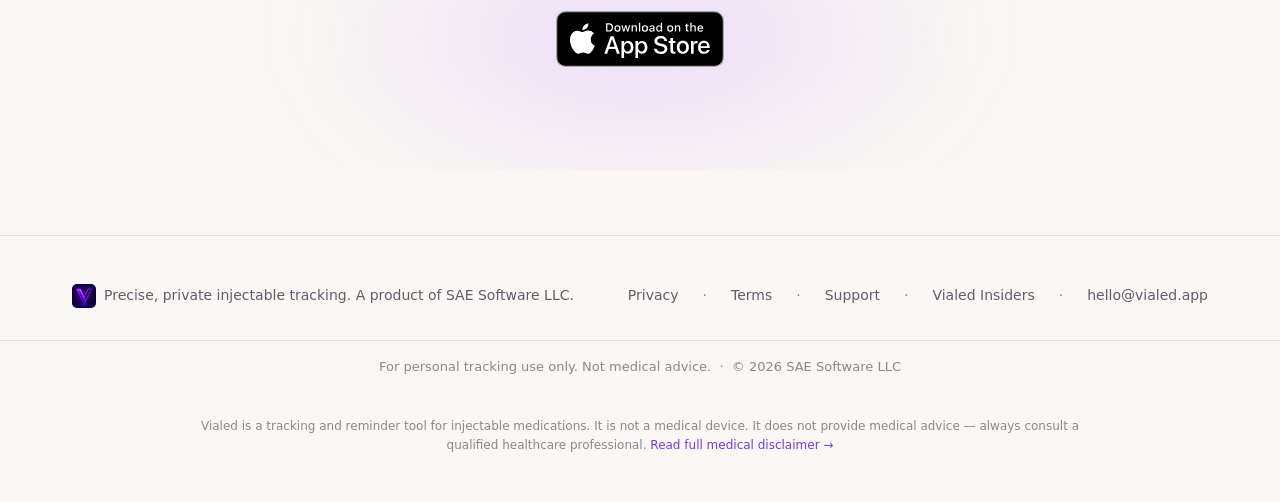
==== commit 575653e4: "Home: Vialed Insiders signup banners + footer link on every page - Two identical signup banners on t" ====
--- a/index.html
+++ b/index.html
@@ -6,14 +6,14 @@
   <meta name="theme-color" content="#FAF8F5" />
   <meta name="color-scheme" content="light" />
 
-  <title>Vialed — Precise, private tracking for every injectable protocol</title>
-  <meta name="description" content="Vialed is a precise, private tracker for peptides, GLP-1s, TRT, HRT, and any injectable protocol. Reconstitution math, dose history, and vial life — all in one place, all on your device." />
+  <title>Vialed — Precise Peptide &amp; Injectable Tracker</title>
+  <meta name="description" content="Precise, private tracking for peptides, GLP-1s, TRT &amp; HRT. Built-in reconstitution calculator, dose logging with body-map site rotation, and vial tracking — all on your iPhone." />
 
   <!-- Open Graph -->
   <meta property="og:type" content="website" />
   <meta property="og:url" content="https://vialed.app/" />
-  <meta property="og:title" content="Vialed — Precise, private tracking for every injectable protocol" />
-  <meta property="og:description" content="Reconstitution math, dose history, vial life, and precise dose timing — all in one place, all on your device." />
+  <meta property="og:title" content="Vialed — Precise Peptide &amp; Injectable Tracker" />
+  <meta property="og:description" content="Precise, private tracking for peptides, GLP-1s, TRT &amp; HRT. Built-in reconstitution calculator, dose logging with body-map site rotation, and vial tracking — all on your iPhone." />
   <meta property="og:image" content="https://vialed.app/images/marketing/reconstitution-card.png" />
   <meta property="og:image:width" content="1320" />
   <meta property="og:image:height" content="2868" />
@@ -21,17 +21,19 @@
 
   <!-- Twitter -->
   <meta name="twitter:card" content="summary_large_image" />
-  <meta name="twitter:title" content="Vialed — Precise, private tracking for every injectable protocol" />
-  <meta name="twitter:description" content="Reconstitution math, dose history, vial life, and precise dose timing — all in one place, all on your device." />
+  <meta name="twitter:title" content="Vialed — Precise Peptide &amp; Injectable Tracker" />
+  <meta name="twitter:description" content="Precise, private tracking for peptides, GLP-1s, TRT &amp; HRT. Built-in reconstitution calculator, dose logging with body-map site rotation, and vial tracking — all on your iPhone." />
   <meta name="twitter:image" content="https://vialed.app/images/marketing/reconstitution-card.png" />
 
-  <!-- Favicons generated from vialed-logo-light.png via sips. See assets/README.md. -->
-  <link rel="icon" type="image/png" sizes="32x32" href="assets/favicon-32x32.png" />
-  <link rel="icon" type="image/png" sizes="16x16" href="assets/favicon-16x16.png" />
-  <link rel="apple-touch-icon" sizes="180x180" href="assets/apple-touch-icon.png" />
+  <!-- Favicons & app icons — generated from the Vialed app icon (assets/icon-source-1024.png). See assets/README.md. -->
+  <link rel="icon" href="/favicon.ico" sizes="any" />
+  <link rel="icon" type="image/png" sizes="32x32" href="/assets/favicon-32x32.png" />
+  <link rel="icon" type="image/png" sizes="16x16" href="/assets/favicon-16x16.png" />
+  <link rel="apple-touch-icon" sizes="180x180" href="/assets/apple-touch-icon.png" />
+  <link rel="manifest" href="/site.webmanifest" />
 
   <link rel="canonical" href="https://vialed.app/" />
-  <link rel="stylesheet" href="styles.css" />
+  <link rel="stylesheet" href="styles.css?v=5" />
 </head>
 <body>
 
@@ -72,7 +74,7 @@
       </div>
       <ul class="trust-chips" aria-label="What Vialed does not do with your data">
         <li>No account required</li>
-        <li>No trackers, no ads</li>
+        <li>No ads, no analytics</li>
         <li>Your data stays on your device</li>
       </ul>
     </div>
@@ -88,6 +90,55 @@
 <section class="positioning" aria-label="What Vialed is">
   <div class="container">
     <p><strong>A tracker, not a prescriber.</strong> Vialed records what you did with precision. It doesn&rsquo;t give medical advice or tell you what to take next — that&rsquo;s between you and your clinician.</p>
+  </div>
+</section>
+
+<!-- ============================================================
+     Vialed Insiders — signup band, top copy (duplicate of the band
+     between Pricing and FAQ; ids suffixed "top")
+     ============================================================ -->
+<section class="insiders-band" aria-labelledby="insiders-top-heading">
+  <div class="container" data-insiders data-state="ready">
+    <div class="insiders-band-copy">
+      <span class="insiders-band-icon" aria-hidden="true">
+        <svg viewBox="0 0 24 24" fill="currentColor"><path d="M3 6.5A2.5 2.5 0 0 1 5.5 4h13A2.5 2.5 0 0 1 21 6.5v.3l-9 5.6-9-5.6v-.3Zm0 2.65V17.5A2.5 2.5 0 0 0 5.5 20h13a2.5 2.5 0 0 0 2.5-2.5V9.15l-8.47 5.27a1 1 0 0 1-1.06 0L3 9.15Z"/></svg>
+      </span>
+      <div>
+        <span class="eyebrow">Free newsletter</span>
+        <h2 id="insiders-top-heading">Join Vialed Insiders</h2>
+        <p>Tips, guides &amp; early features in your inbox.</p>
+      </div>
+    </div>
+
+    <form class="insiders-band-form" data-insiders-form data-for="ready" novalidate>
+      <div class="insiders-band-row">
+        <label class="sr-only" for="insiders-top-email">Email address</label>
+        <input
+          id="insiders-top-email"
+          name="email"
+          type="email"
+          inputmode="email"
+          autocomplete="email"
+          autocapitalize="off"
+          autocorrect="off"
+          spellcheck="false"
+          placeholder="you@example.com"
+          aria-describedby="insiders-top-error"
+          required
+        />
+        <button type="submit">Join</button>
+      </div>
+      <p class="insiders-band-error" id="insiders-top-error" data-insiders-error role="alert" hidden></p>
+      <p class="insiders-band-fine">Unsubscribe any time. <a href="/privacy.html">Privacy</a></p>
+      <noscript><p class="insiders-band-fine">Signing up needs JavaScript. <a href="/newsletter">Open the signup page</a> or email info@vialed.app.</p></noscript>
+    </form>
+
+    <div class="insiders-band-joined" data-for="joined" tabindex="-1" hidden>
+      <span class="insiders-band-check" aria-hidden="true">
+        <svg viewBox="0 0 24 24" fill="none" stroke="currentColor" stroke-width="2.6" stroke-linecap="round" stroke-linejoin="round"><path d="m5 12.5 4.5 4.5L19 7.5"/></svg>
+      </span>
+      <p><strong>You&rsquo;re in.</strong> Tips, guides and early looks at new features will go to <strong data-insiders-joined-as>your email</strong>.</p>
+    </div>
   </div>
 </section>
 
@@ -224,7 +275,7 @@
     </div>
     <ul class="privacy-list">
       <li>No account, ever</li>
-      <li>No analytics, no trackers, no ads</li>
+      <li>No analytics, no ads</li>
       <li>On-device storage, optional private iCloud backup</li>
       <li>Export everything as CSV, free, anytime</li>
     </ul>
@@ -278,6 +329,55 @@
 </section>
 
 <!-- ============================================================
+     Vialed Insiders — newsletter signup band (shared logic in
+     insiders-signup.js; same Maropost form as /newsletter)
+     ============================================================ -->
+<section class="insiders-band" aria-labelledby="insiders-band-heading">
+  <div class="container" data-insiders data-state="ready">
+    <div class="insiders-band-copy">
+      <span class="insiders-band-icon" aria-hidden="true">
+        <svg viewBox="0 0 24 24" fill="currentColor"><path d="M3 6.5A2.5 2.5 0 0 1 5.5 4h13A2.5 2.5 0 0 1 21 6.5v.3l-9 5.6-9-5.6v-.3Zm0 2.65V17.5A2.5 2.5 0 0 0 5.5 20h13a2.5 2.5 0 0 0 2.5-2.5V9.15l-8.47 5.27a1 1 0 0 1-1.06 0L3 9.15Z"/></svg>
+      </span>
+      <div>
+        <span class="eyebrow">Free newsletter</span>
+        <h2 id="insiders-band-heading">Join Vialed Insiders</h2>
+        <p>Tips, guides &amp; early features in your inbox.</p>
+      </div>
+    </div>
+
+    <form class="insiders-band-form" data-insiders-form data-for="ready" novalidate>
+      <div class="insiders-band-row">
+        <label class="sr-only" for="insiders-band-email">Email address</label>
+        <input
+          id="insiders-band-email"
+          name="email"
+          type="email"
+          inputmode="email"
+          autocomplete="email"
+          autocapitalize="off"
+          autocorrect="off"
+          spellcheck="false"
+          placeholder="you@example.com"
+          aria-describedby="insiders-band-error"
+          required
+        />
+        <button type="submit">Join</button>
+      </div>
+      <p class="insiders-band-error" id="insiders-band-error" data-insiders-error role="alert" hidden></p>
+      <p class="insiders-band-fine">Unsubscribe any time. <a href="/privacy.html">Privacy</a></p>
+      <noscript><p class="insiders-band-fine">Signing up needs JavaScript. <a href="/newsletter">Open the signup page</a> or email info@vialed.app.</p></noscript>
+    </form>
+
+    <div class="insiders-band-joined" data-for="joined" tabindex="-1" hidden>
+      <span class="insiders-band-check" aria-hidden="true">
+        <svg viewBox="0 0 24 24" fill="none" stroke="currentColor" stroke-width="2.6" stroke-linecap="round" stroke-linejoin="round"><path d="m5 12.5 4.5 4.5L19 7.5"/></svg>
+      </span>
+      <p><strong>You&rsquo;re in.</strong> Tips, guides and early looks at new features will go to <strong data-insiders-joined-as>your email</strong>.</p>
+    </div>
+  </div>
+</section>
+
+<!-- ============================================================
      FAQ
      ============================================================ -->
 <section id="faq">
@@ -357,6 +457,8 @@
       <span class="sep">·</span>
       <a href="/support.html">Support</a>
       <span class="sep">·</span>
+      <a href="/newsletter">Vialed Insiders</a>
+      <span class="sep">·</span>
       <a href="mailto:hello@vialed.app">hello@vialed.app</a>
     </div>
   </div>
@@ -372,5 +474,6 @@
   </div>
 </aside>
 
+<script src="/insiders-signup.js" defer></script>
 </body>
 </html>
--- a/styles.css
+++ b/styles.css
@@ -790,6 +790,356 @@
 }
 
 /* -------------------------------------------------------------------------
+   Newsletter (/newsletter — Join Vialed Insiders)
+   Reuses the indigo .privacy-panel band from the home page for the signup,
+   then a light details section below it.
+   ------------------------------------------------------------------------- */
+
+.newsletter-panel {
+  padding-top: var(--s-7);
+  padding-bottom: var(--s-7);
+}
+.newsletter-panel .container { display: block; }
+/* State blocks set display:flex, which would otherwise beat [hidden]. */
+.newsletter-panel [hidden] { display: none !important; }
+
+.newsletter-body {
+  max-width: 560px;
+  display: flex;
+  flex-direction: column;
+  gap: var(--s-4);
+}
+
+.newsletter-intro .eyebrow { margin-bottom: var(--s-2); }
+.newsletter-intro h1 {
+  color: #FFFFFF;
+  font-size: clamp(36px, 6vw, 56px);
+  margin-bottom: var(--s-3);
+  text-wrap: balance;
+}
+.privacy-panel .newsletter-lede { font-size: 18px; margin: 0; }
+
+/* Once joined, the status block carries its own heading. */
+.newsletter-body[data-state="joined"] .newsletter-intro { display: none; }
+
+.newsletter-form {
+  display: flex;
+  flex-direction: column;
+  gap: 12px;
+}
+
+.newsletter-input {
+  width: 100%;
+  height: 52px;
+  padding: 0 16px;
+  border-radius: 12px;
+  border: 1px solid rgba(255, 255, 255, 0.22);
+  background: rgba(255, 255, 255, 0.08);
+  color: #FFFFFF;
+  font: inherit;
+  font-size: 17px; /* ≥16px so iOS Safari doesn't zoom on focus */
+  transition: border-color 120ms ease, box-shadow 120ms ease;
+}
+.newsletter-input::placeholder { color: rgba(255, 255, 255, 0.5); }
+.newsletter-input:focus {
+  outline: none;
+  border-color: var(--glow);
+  box-shadow: 0 0 0 3px rgba(162, 75, 255, 0.35);
+}
+.newsletter-input[aria-invalid="true"] {
+  border-color: #FF7A8C;
+  box-shadow: 0 0 0 3px rgba(255, 122, 140, 0.18);
+}
+
+.privacy-panel .newsletter-error {
+  margin: 0;
+  font-size: 15px;
+  font-weight: 500;
+  color: #FF9AA8;
+}
+
+.newsletter-button {
+  height: 52px;
+  border: 0;
+  border-radius: 12px;
+  background: var(--accent);
+  color: #FFFFFF;
+  font: inherit;
+  font-size: 17px;
+  font-weight: 600;
+  cursor: pointer;
+  transition: background 120ms ease;
+}
+.newsletter-button:hover { background: var(--accent-deep); }
+.newsletter-button:disabled { opacity: 0.7; cursor: progress; }
+.newsletter-button:focus-visible { outline-color: #FFFFFF; }
+
+.privacy-panel .newsletter-fine {
+  margin: 0;
+  font-size: 14px;
+  color: rgba(255, 255, 255, 0.55);
+}
+.privacy-panel .newsletter-fine a { color: #C9B4FF; }
+
+.newsletter-status {
+  display: flex;
+  flex-direction: column;
+  gap: 12px;
+}
+.newsletter-status:focus { outline: none; }
+.newsletter-status h2 { margin: var(--s-1) 0 0; }
+.newsletter-status .privacy-link { margin-top: var(--s-2); }
+.privacy-panel .newsletter-status p { margin: 0; }
+.privacy-panel .newsletter-status strong { color: #FFFFFF; font-weight: 600; overflow-wrap: anywhere; }
+
+.newsletter-badge {
+  width: 48px;
+  height: 48px;
+  border-radius: 50%;
+  display: grid;
+  place-items: center;
+  background: rgba(255, 255, 255, 0.10);
+  color: #C9B4FF;
+}
+.newsletter-badge svg { width: 24px; height: 24px; }
+.newsletter-badge.is-confirmed {
+  background: rgba(92, 214, 160, 0.16);
+  color: #6FE0AE;
+}
+
+.newsletter-details {
+  padding-top: var(--s-6);
+  padding-bottom: var(--s-6);
+}
+.newsletter-details .container {
+  display: flex;
+  flex-direction: column;
+  gap: var(--s-4);
+}
+.newsletter-details h2 {
+  font-size: clamp(22px, 2.4vw, 28px);
+  margin: 0;
+}
+
+.newsletter-gets {
+  list-style: none;
+  margin: 0;
+  padding: 0;
+  display: flex;
+  flex-direction: column;
+  gap: var(--s-3);
+  max-width: 560px;
+}
+.newsletter-gets li {
+  display: grid;
+  grid-template-columns: 24px 1fr;
+  gap: 12px;
+  align-items: start;
+  font-size: 16px;
+  line-height: 1.5;
+  color: var(--text-secondary);
+}
+.newsletter-gets strong {
+  display: block;
+  color: var(--text-primary);
+  font-weight: 600;
+}
+.newsletter-tick {
+  width: 24px;
+  height: 24px;
+  margin-top: 1px;
+  border-radius: 50%;
+  display: grid;
+  place-items: center;
+  background: rgba(130, 85, 242, 0.12);
+  color: var(--accent);
+}
+.newsletter-tick svg { width: 12px; height: 12px; }
+
+.newsletter-privacy {
+  display: grid;
+  grid-template-columns: 18px 1fr;
+  gap: 10px;
+  max-width: 560px;
+  font-size: 14px;
+  line-height: 1.55;
+}
+.newsletter-privacy svg { width: 16px; height: 16px; margin-top: 3px; color: var(--text-tertiary); }
+
+/* -------------------------------------------------------------------------
+   Home — Vialed Insiders band (between Pricing and FAQ)
+   Warm light band, deliberately not dark, so it doesn't compete with the
+   indigo Privacy panel above Pricing.
+   ------------------------------------------------------------------------- */
+
+.insiders-band {
+  padding-top: var(--s-6);
+  padding-bottom: var(--s-6);
+  background: var(--bg-warm-2);
+  border-top: 1px solid var(--border);
+  border-bottom: 1px solid var(--border);
+}
+.insiders-band .container {
+  display: grid;
+  gap: var(--s-4);
+  align-items: center;
+}
+.insiders-band [hidden] { display: none !important; }
+
+.insiders-band-copy {
+  display: grid;
+  grid-template-columns: 48px 1fr;
+  gap: var(--s-3);
+  align-items: start;
+}
+.insiders-band-icon {
+  width: 48px;
+  height: 48px;
+  border-radius: 50%;
+  display: grid;
+  place-items: center;
+  background: rgba(130, 85, 242, 0.14);
+  color: var(--accent);
+}
+.insiders-band-icon svg { width: 22px; height: 22px; }
+.insiders-band .eyebrow { margin-bottom: var(--s-1); font-size: 12px; }
+.insiders-band h2 { font-size: clamp(24px, 2.6vw, 30px); margin: 0 0 6px; }
+.insiders-band-copy p { margin: 0; font-size: 16px; }
+
+.insiders-band-form {
+  display: flex;
+  flex-direction: column;
+  gap: 10px;
+}
+.insiders-band-row {
+  display: grid;
+  gap: 10px;
+}
+.insiders-band-form input {
+  width: 100%;
+  height: 52px;
+  padding: 0 16px;
+  border-radius: 12px;
+  border: 1px solid var(--border-strong);
+  background: var(--bg-elevated);
+  color: var(--text-primary);
+  font: inherit;
+  font-size: 17px; /* ≥16px so iOS Safari doesn't zoom on focus */
+  transition: border-color 120ms ease, box-shadow 120ms ease;
+}
+.insiders-band-form input::placeholder { color: var(--text-tertiary); }
+.insiders-band-form input:focus {
+  outline: none;
+  border-color: var(--accent);
+  box-shadow: 0 0 0 3px rgba(130, 85, 242, 0.22);
+}
+.insiders-band-form input[aria-invalid="true"] {
+  border-color: #C0263D;
+  box-shadow: 0 0 0 3px rgba(192, 38, 61, 0.12);
+}
+.insiders-band-form button {
+  height: 52px;
+  padding: 0 24px;
+  border: 0;
+  border-radius: 12px;
+  background: var(--accent);
+  color: #FFFFFF;
+  font: inherit;
+  font-size: 17px;
+  font-weight: 600;
+  white-space: nowrap;
+  cursor: pointer;
+  transition: background 120ms ease;
+}
+.insiders-band-form button:hover { background: var(--accent-deep); }
+.insiders-band-form button:disabled { opacity: 0.7; cursor: progress; }
+
+.insiders-band-error {
+  margin: 0;
+  font-size: 14px;
+  font-weight: 500;
+  color: #C0263D;
+}
+.insiders-band-fine {
+  margin: 0;
+  font-size: 13px;
+  color: var(--text-tertiary);
+}
+
+.insiders-band-joined {
+  display: grid;
+  grid-template-columns: 32px 1fr;
+  gap: 12px;
+  align-items: start;
+}
+.insiders-band-joined:focus { outline: none; }
+.insiders-band-joined p { margin: 0; font-size: 16px; }
+.insiders-band-joined strong { color: var(--text-primary); font-weight: 600; overflow-wrap: anywhere; }
+.insiders-band-check {
+  width: 32px;
+  height: 32px;
+  border-radius: 50%;
+  display: grid;
+  place-items: center;
+  background: rgba(46, 154, 106, 0.14);
+  color: #2E9A6A;
+}
+.insiders-band-check svg { width: 16px; height: 16px; }
+
+/* Desktop: the band becomes a large outlined card on the page background
+   (echoing the app's violet-outlined Insiders card), with bigger type, so
+   it reads as a real section rather than a strip — and doesn't merge with
+   the warm positioning bar it sits under. Phone keeps the warm band. */
+@media (min-width: 900px) {
+  .insiders-band {
+    padding-top: var(--s-7);
+    padding-bottom: var(--s-7);
+    background: var(--bg-primary);
+    border: 0;
+  }
+  /* Between Pricing and FAQ both neighbours already carry 96px padding. */
+  #pricing + .insiders-band {
+    padding-top: 0;
+    padding-bottom: 0;
+  }
+  .insiders-band .container {
+    width: min(1080px, calc(100% - 2 * var(--gutter)));
+    max-width: none;
+    padding: var(--s-6) 56px;
+    grid-template-columns: 1fr 400px;
+    gap: var(--s-6);
+    background: var(--bg-elevated);
+    border: 1.5px solid rgba(130, 85, 242, 0.45);
+    border-radius: 24px;
+    box-shadow:
+      0 0 0 6px rgba(130, 85, 242, 0.05),
+      0 30px 60px -36px rgba(18, 10, 34, 0.28);
+  }
+  .insiders-band-copy {
+    grid-template-columns: 64px 1fr;
+    gap: var(--s-4);
+  }
+  .insiders-band-icon { width: 64px; height: 64px; }
+  .insiders-band-icon svg { width: 28px; height: 28px; }
+  .insiders-band .eyebrow { font-size: 13px; margin-bottom: var(--s-2); }
+  .insiders-band h2 { font-size: clamp(32px, 2.8vw, 40px); margin-bottom: var(--s-2); }
+  .insiders-band-copy p { font-size: 19px; }
+
+  .insiders-band-form { gap: 12px; }
+  .insiders-band-row { grid-template-columns: 1fr auto; gap: 12px; }
+  .insiders-band-form input,
+  .insiders-band-form button { height: 58px; font-size: 18px; }
+  .insiders-band-form button { padding: 0 32px; }
+  .insiders-band-error { font-size: 15px; }
+  .insiders-band-fine { font-size: 14px; }
+
+  .insiders-band-joined { grid-template-columns: 40px 1fr; gap: 16px; }
+  .insiders-band-check { width: 40px; height: 40px; }
+  .insiders-band-check svg { width: 20px; height: 20px; }
+  .insiders-band-joined p { font-size: 18px; }
+}
+
+/* -------------------------------------------------------------------------
    Stub pages (privacy / terms / support)
    ------------------------------------------------------------------------- */
 
